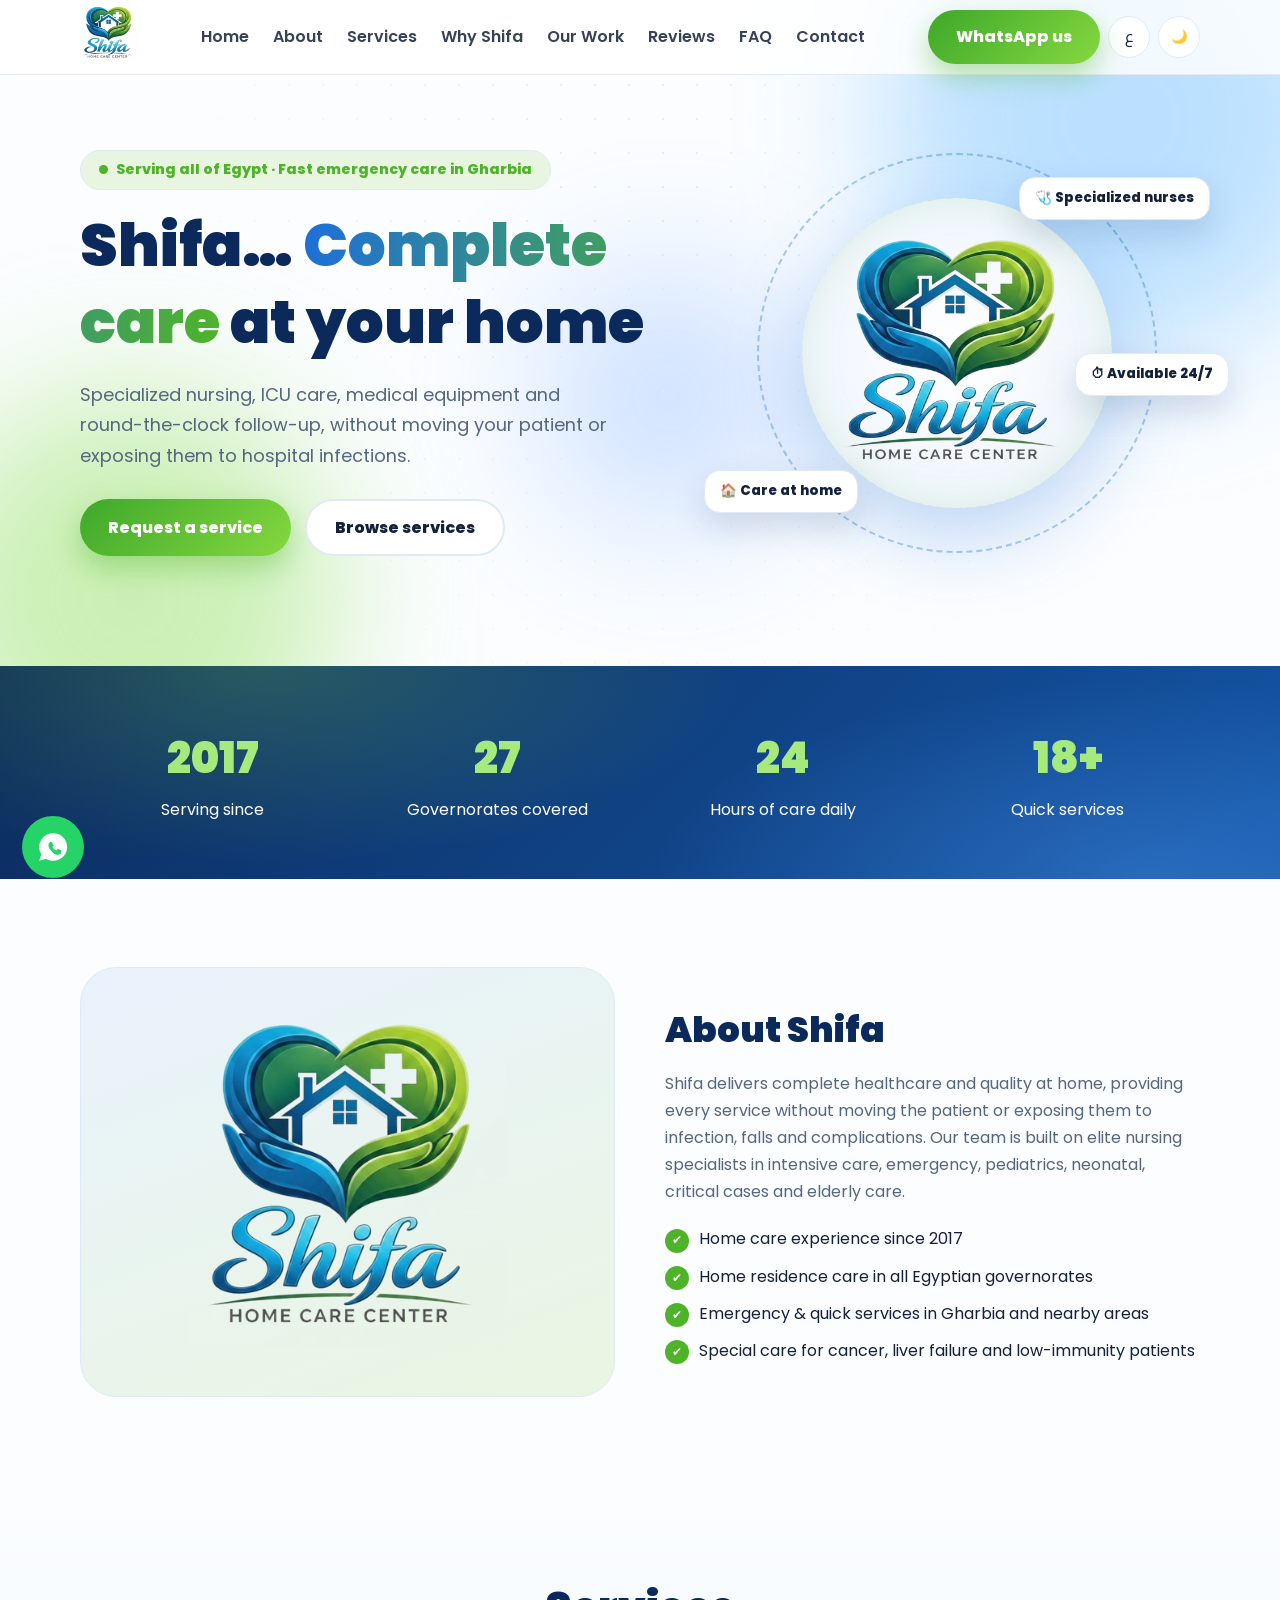
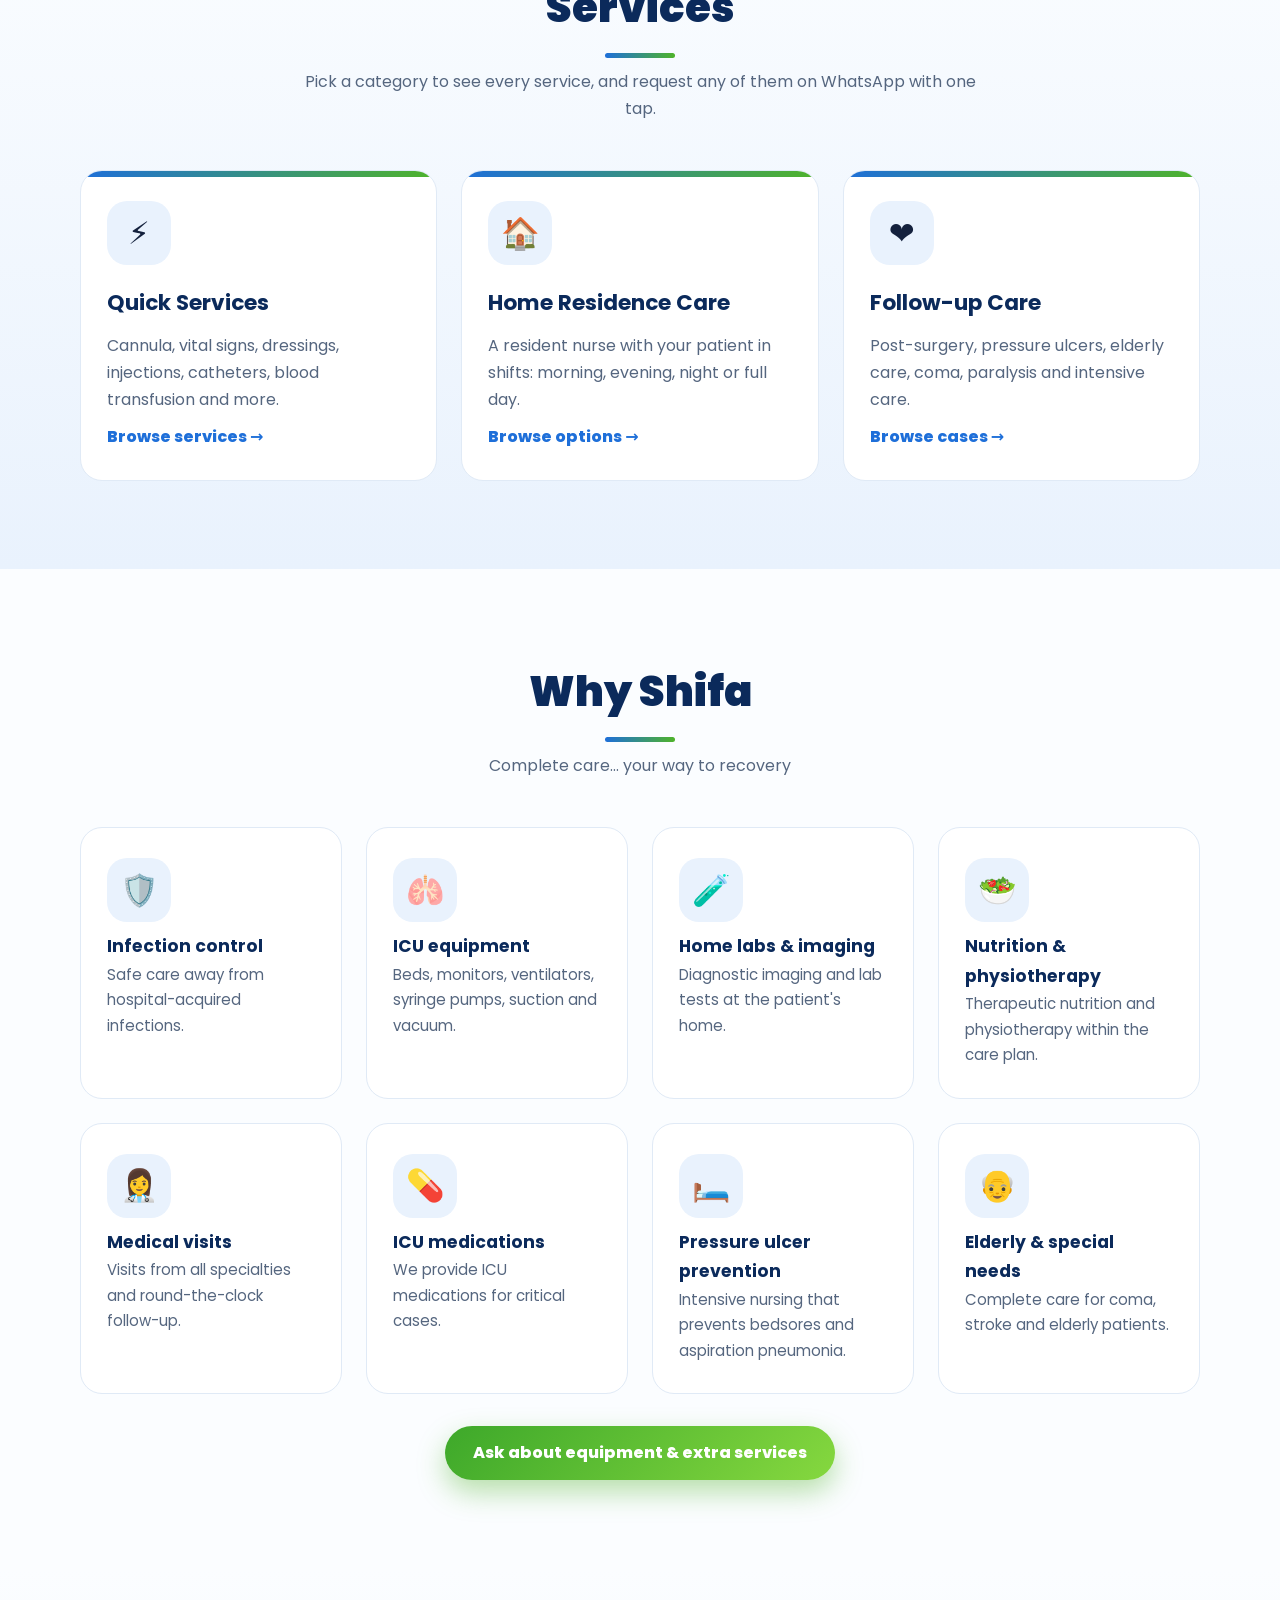
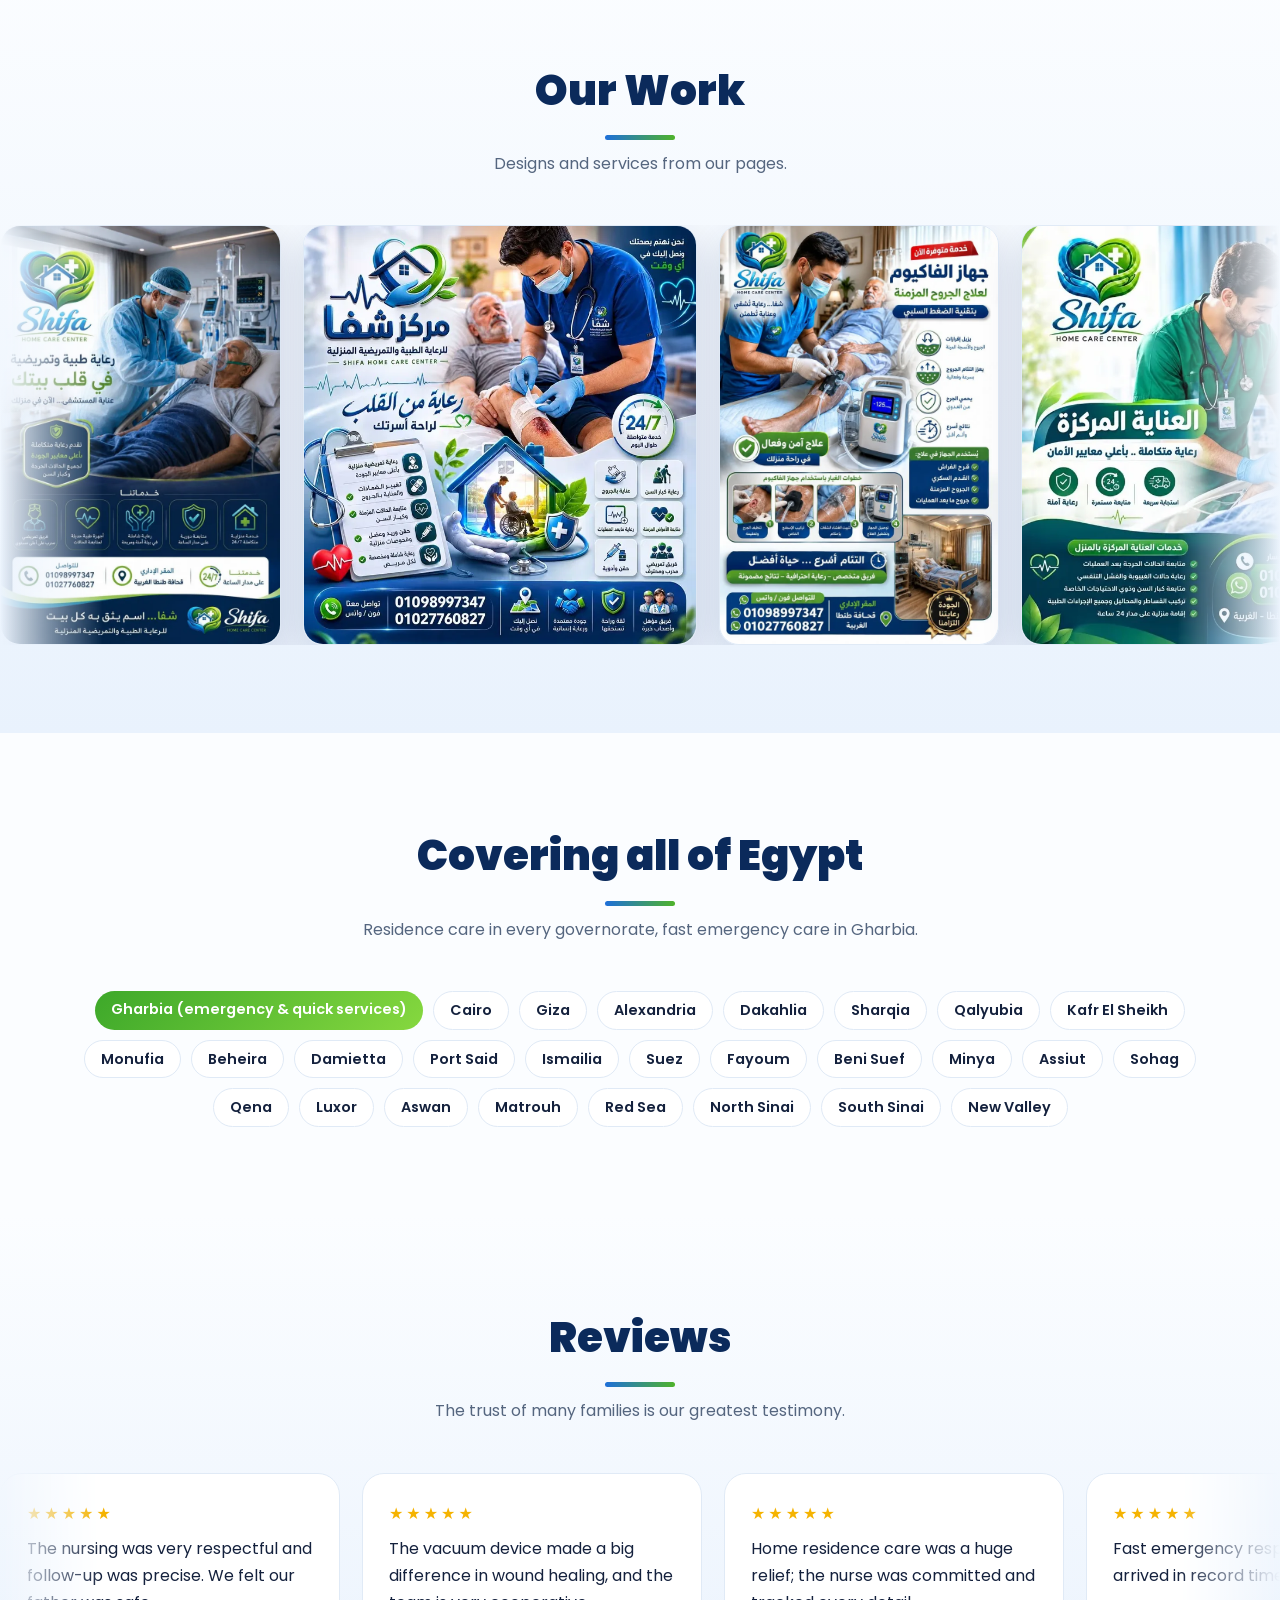
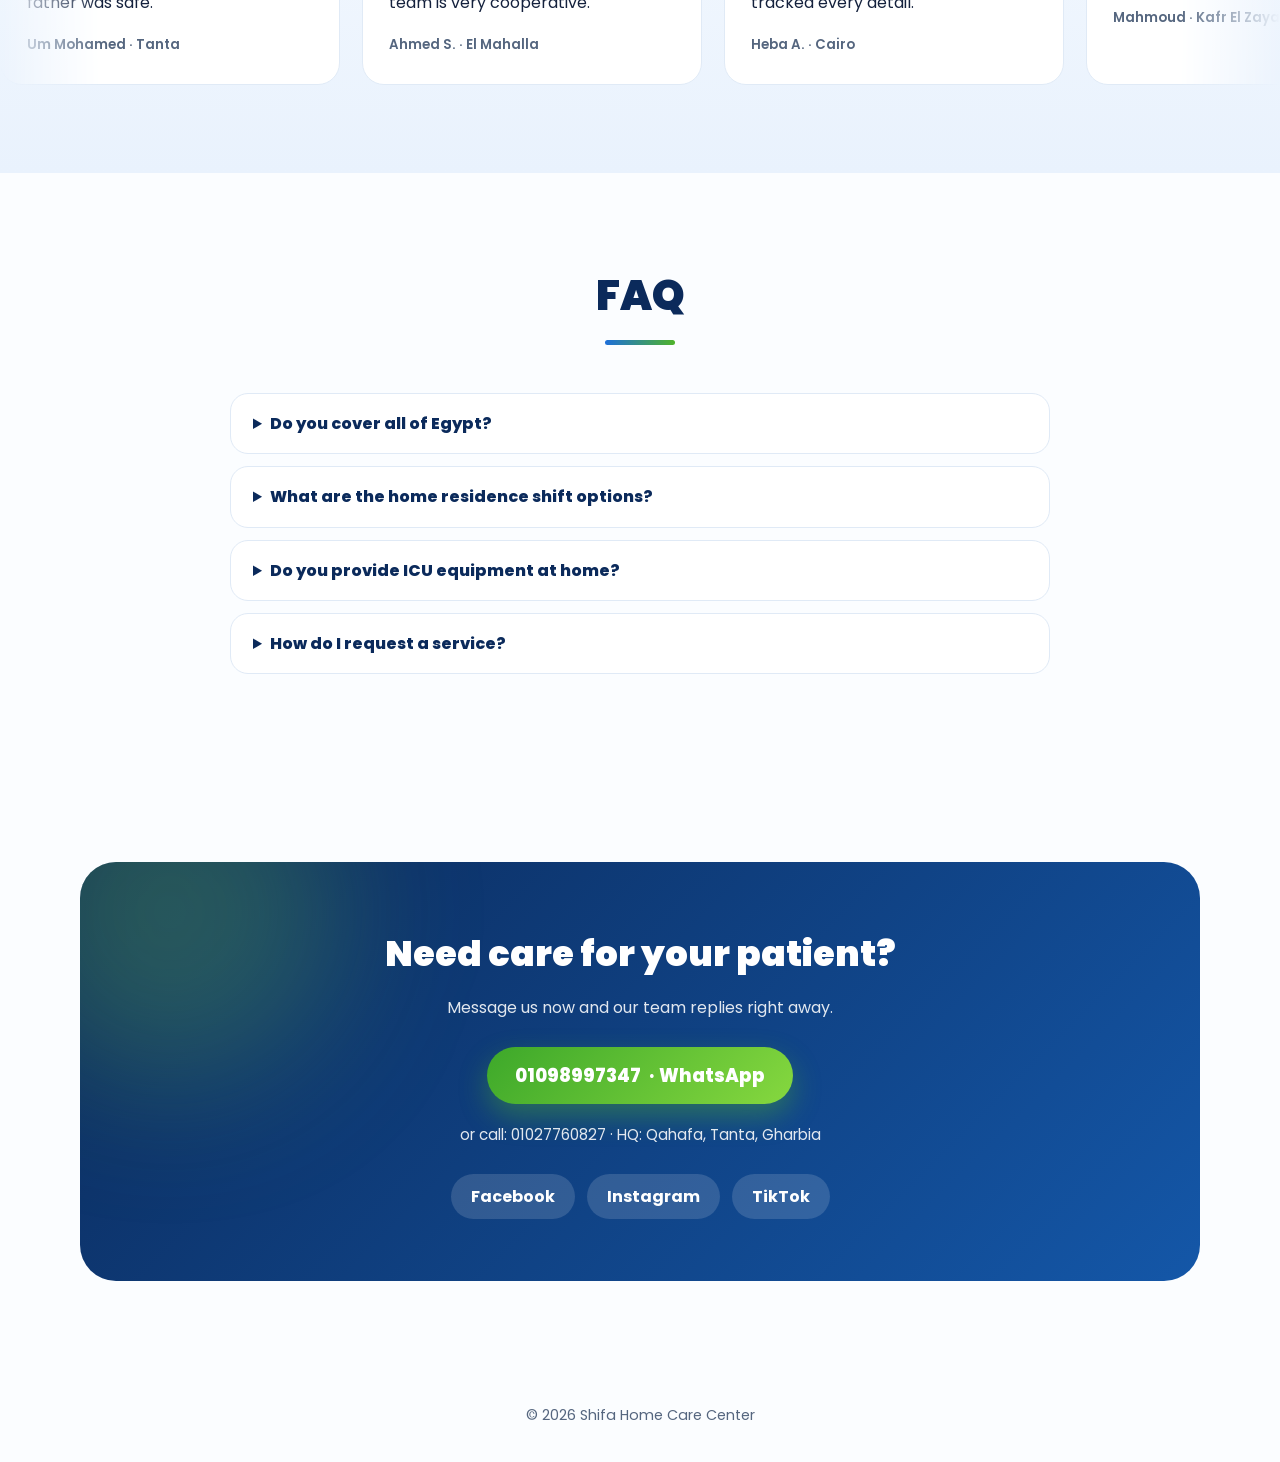
==== en/index.html @ bc992048 "Shfaa site v1" ====
<!DOCTYPE html><html lang="en" dir="ltr"><head><meta charset="utf-8"><meta name="viewport" content="width=device-width,initial-scale=1,viewport-fit=cover">
<title>Shifa Home Care | Home Nursing &amp; ICU Care at Home in Egypt – 24/7</title><meta name="description" content="Shifa Home Care Center: professional home nursing, ICU care at home, wound &amp; pressure-ulcer dressing, elderly care and 24/7 residence nursing across all Egyptian governorates. Call 01098997347."><meta name="robots" content="index,follow,max-image-preview:large">
<link rel="canonical" href="https://shfaa.online/en/"><link rel="alternate" hreflang="ar" href="https://shfaa.online/"><link rel="alternate" hreflang="en" href="https://shfaa.online/en/"><link rel="alternate" hreflang="x-default" href="https://shfaa.online/">
<meta name="theme-color" content="#0b2a5b"><meta name="geo.region" content="EG"><meta name="geo.placename" content="Tanta, Gharbia">
<meta property="og:type" content="website"><meta property="og:site_name" content="Shifa Home Care"><meta property="og:locale" content="en_US"><meta property="og:title" content="Shifa Home Care | Home Nursing &amp; ICU Care at Home in Egypt – 24/7"><meta property="og:description" content="Shifa Home Care Center: professional home nursing, ICU care at home, wound &amp; pressure-ulcer dressing, elderly care and 24/7 residence nursing across all Egyptian governorates. Call 01098997347."><meta property="og:url" content="https://shfaa.online/en/"><meta property="og:image" content="https://shfaa.online/assets/og.jpg"><meta property="og:image:width" content="1200"><meta property="og:image:height" content="630">
<meta name="twitter:card" content="summary_large_image"><meta name="twitter:title" content="Shifa Home Care | Home Nursing &amp; ICU Care at Home in Egypt – 24/7"><meta name="twitter:description" content="Shifa Home Care Center: professional home nursing, ICU care at home, wound &amp; pressure-ulcer dressing, elderly care and 24/7 residence nursing across all Egyptian governorates. Call 01098997347."><meta name="twitter:image" content="https://shfaa.online/assets/og.jpg">
<link rel="icon" href="/assets/favicon.png"><link rel="apple-touch-icon" href="/assets/icon-192.png"><link rel="manifest" href="/manifest.webmanifest">
<link rel="preconnect" href="https://fonts.googleapis.com"><link rel="preconnect" href="https://fonts.gstatic.com" crossorigin>
<link href="https://fonts.googleapis.com/css2?family=Cairo:wght@400;600;800;900&family=Poppins:wght@400;600;800&display=swap" rel="stylesheet">
<script>try{var s=localStorage.getItem('theme');document.documentElement.dataset.theme=s||(matchMedia('(prefers-color-scheme:dark)').matches?'dark':'light')}catch(e){document.documentElement.dataset.theme='light'}</script>
<link rel="stylesheet" href="/style.css">
<script type="application/ld+json">[{"@context": "https://schema.org", "@type": "MedicalBusiness", "name": "Shifa Home Care Center | مركز شفا للرعاية الطبية والتمريضية المنزلية", "alternateName": ["شفا", "Shfaa", "Shifa Home Care"], "url": "https://shfaa.online/", "logo": "https://shfaa.online/assets/icon-512.png", "image": "https://shfaa.online/assets/og.jpg", "description": "Shifa Home Care Center: professional home nursing, ICU care at home, wound & pressure-ulcer dressing, elderly care and 24/7 residence nursing across all Egyptian governorates. Call 01098997347.", "telephone": ["+201098997347", "+201027760827"], "foundingDate": "2017", "address": {"@type": "PostalAddress", "streetAddress": "Qahafa", "addressLocality": "Tanta", "addressRegion": "Gharbia", "addressCountry": "EG"}, "areaServed": {"@type": "Country", "name": "Egypt"}, "openingHoursSpecification": {"@type": "OpeningHoursSpecification", "dayOfWeek": ["Monday", "Tuesday", "Wednesday", "Thursday", "Friday", "Saturday", "Sunday"], "opens": "00:00", "closes": "23:59"}, "sameAs": ["https://www.facebook.com/share/1HTjj8ZCZ2/", "https://www.instagram.com/shifacenter2025", "https://www.tiktok.com/@shifa.home.care.c"], "availableLanguage": ["Arabic", "English"]}, {"@context": "https://schema.org", "@type": "FAQPage", "mainEntity": [{"@type": "Question", "name": "Do you cover all of Egypt?", "acceptedAnswer": {"@type": "Answer", "text": "Yes. Home residence care is available in all Egyptian governorates, while emergency and quick services are available in Gharbia and nearby areas."}}, {"@type": "Question", "name": "What are the home residence shift options?", "acceptedAnswer": {"@type": "Answer", "text": "Morning (8 AM–2 PM), evening (2 PM–8 PM), night (8 PM–8 AM) or full day (8 AM–8 AM)."}}, {"@type": "Question", "name": "Do you provide ICU equipment at home?", "acceptedAnswer": {"@type": "Answer", "text": "Yes: beds, monitors, air mattresses, syringe pumps, BP/glucose/oxygen meters, suction, wound vacuum, ventilators and ECG."}}, {"@type": "Question", "name": "How do I request a service?", "acceptedAnswer": {"@type": "Answer", "text": "Tap any service on the site and WhatsApp opens with a ready message to 01098997347."}}]}]</script></head><body><div id="bar"></div><header><div class="wrap nav"><a class="brand" href="/en/" aria-label="Shifa"><img class="ll" src="/assets/logo-light.png" alt="Shifa logo" width="58" height="58"><img class="ld" src="/assets/logo-dark.png" alt="" width="58" height="58"></a>
<nav class="links" id="links"><a href="/en/">Home</a><a href="/en/#about">About</a><a href="/en/#services">Services</a><a href="/en/#why">Why Shifa</a><a href="/en/#gallery">Our Work</a><a href="/en/#reviews">Reviews</a><a href="/en/#faq">FAQ</a><a href="/en/#contact">Contact</a></nav>
<div class="tools"><a class="btn g" href="https://wa.me/201098997347?text=I%20would%20like%20to%20ask%20about%20your%20services" target="_blank" rel="noopener">WhatsApp us</a><a class="ib" href="/" hreflang="ar" lang="ar" aria-label="العربية">ع</a><button class="ib" id="tg" aria-label="Theme">🌙</button><button class="ib burger" id="bg" aria-label="Menu">☰</button></div></div></header><main><section class="hero"><div class="blob b1"></div><div class="blob b2"></div><div class="blob b3"></div><div class="dots"></div><div class="wrap">
<div><span class="pill"><i></i>Serving all of Egypt · Fast emergency care in Gharbia</span><h1>Shifa… <span>Complete care</span> at your home</h1><p class="lead">Specialized nursing, ICU care, medical equipment and round-the-clock follow-up, without moving your patient or exposing them to hospital infections.</p>
<div class="cta"><a class="btn g" href="https://wa.me/201098997347?text=I%20would%20like%20to%20request%3A" target="_blank" rel="noopener">Request a service</a><a class="btn o" href="#services">Browse services</a></div></div>
<div class="visual"><div class="ring"></div><div class="ring r2"></div><div class="orb"><img class="ll" src="/assets/logo-light.png" alt="Shifa" width="250" height="250"><img class="ld" src="/assets/logo-dark.png" alt="" width="250" height="250"></div>
<div class="chip a">🩺 Specialized nurses</div><div class="chip b">🏠 Care at home</div><div class="chip c">⏱ Available 24/7</div></div></div>
<svg class="ecg" viewBox="0 0 1200 70" preserveAspectRatio="none" aria-hidden="true"><path d="M0 40H300l20-28 22 56 20-46 14 18H640l20-28 22 56 20-46 14 18H1200"/></svg></section>
<div class="stats"><div class="wrap"><div><b data-n="2017">0</b>Serving since</div><div><b data-n="27">0</b>Governorates covered</div><div><b data-n="24">0</b>Hours of care daily</div><div><b data-n="18" data-s="+">0</b>Quick services</div></div></div>
<section id="about" class="about"><div class="wrap"><div class="rv"><div class="box"><img class="ll" src="/assets/logo-light.png" alt="Shifa" loading="lazy"><img class="ld" src="/assets/logo-dark.png" alt="" loading="lazy"></div></div>
<div class="rv"><h2 style="font-size:2.2rem;font-weight:900;color:var(--navy)">About Shifa</h2><p style="color:var(--mut);margin-top:10px">Shifa delivers complete healthcare and quality at home, providing every service without moving the patient or exposing them to infection, falls and complications. Our team is built on elite nursing specialists in intensive care, emergency, pediatrics, neonatal, critical cases and elderly care.</p><ul class="ticks"><li>Home care experience since 2017</li><li>Home residence care in all Egyptian governorates</li><li>Emergency & quick services in Gharbia and nearby areas</li><li>Special care for cancer, liver failure and low-immunity patients</li></ul></div></div></section>
<section id="services" class="alt"><div class="wrap"><div class="head rv"><h2>Services</h2><p>Pick a category to see every service, and request any of them on WhatsApp with one tap.</p></div><div class="cats"><a class="cat rv" href="/en/quick/"><div class="ic">⚡</div><h3>Quick Services</h3><p>Cannula, vital signs, dressings, injections, catheters, blood transfusion and more.</p><span class="more">Browse services →</span></a><a class="cat rv" href="/en/stay/"><div class="ic">🏠</div><h3>Home Residence Care</h3><p>A resident nurse with your patient in shifts: morning, evening, night or full day.</p><span class="more">Browse options →</span></a><a class="cat rv" href="/en/follow/"><div class="ic">❤️</div><h3>Follow-up Care</h3><p>Post-surgery, pressure ulcers, elderly care, coma, paralysis and intensive care.</p><span class="more">Browse cases →</span></a></div></div></section>
<section id="why"><div class="wrap"><div class="head rv"><h2>Why Shifa</h2><p>Complete care… your way to recovery</p></div><div class="grid4"><div class="card rv"><div class="ic">🛡️</div><h4>Infection control</h4><p>Safe care away from hospital-acquired infections.</p></div><div class="card rv"><div class="ic">🫁</div><h4>ICU equipment</h4><p>Beds, monitors, ventilators, syringe pumps, suction and vacuum.</p></div><div class="card rv"><div class="ic">🧪</div><h4>Home labs & imaging</h4><p>Diagnostic imaging and lab tests at the patient's home.</p></div><div class="card rv"><div class="ic">🥗</div><h4>Nutrition & physiotherapy</h4><p>Therapeutic nutrition and physiotherapy within the care plan.</p></div><div class="card rv"><div class="ic">👩‍⚕️</div><h4>Medical visits</h4><p>Visits from all specialties and round-the-clock follow-up.</p></div><div class="card rv"><div class="ic">💊</div><h4>ICU medications</h4><p>We provide ICU medications for critical cases.</p></div><div class="card rv"><div class="ic">🛏️</div><h4>Pressure ulcer prevention</h4><p>Intensive nursing that prevents bedsores and aspiration pneumonia.</p></div><div class="card rv"><div class="ic">👴</div><h4>Elderly & special needs</h4><p>Complete care for coma, stroke and elderly patients.</p></div></div><div style="text-align:center;margin-top:32px"><a class="btn g" href="https://wa.me/201098997347?text=I%20would%20like%20to%20ask%20about%20equipment%20and%20extra%20services" target="_blank" rel="noopener">Ask about equipment & extra services</a></div></div></section>
<section id="gallery" class="alt"><div class="wrap"><div class="head rv"><h2>Our Work</h2><p>Designs and services from our pages.</p></div></div><div class="slider"><div class="track w"><img class="work" src="/assets/work1.webp" alt="Shifa home care services design 1" loading="lazy" height="420"><img class="work" src="/assets/work2.webp" alt="Shifa home care services design 2" loading="lazy" height="420"><img class="work" src="/assets/work3.webp" alt="Shifa home care services design 3" loading="lazy" height="420"><img class="work" src="/assets/work4.webp" alt="Shifa home care services design 4" loading="lazy" height="420"><img class="work" src="/assets/work1.webp" alt="Shifa home care services design 1" loading="lazy" height="420"><img class="work" src="/assets/work2.webp" alt="Shifa home care services design 2" loading="lazy" height="420"><img class="work" src="/assets/work3.webp" alt="Shifa home care services design 3" loading="lazy" height="420"><img class="work" src="/assets/work4.webp" alt="Shifa home care services design 4" loading="lazy" height="420"></div></div></section>
<section id="coverage"><div class="wrap"><div class="head rv"><h2>Covering all of Egypt</h2><p>Residence care in every governorate, fast emergency care in Gharbia.</p></div><div class="map rv"><span class="hot">Gharbia (emergency & quick services)</span><span>Cairo</span><span>Giza</span><span>Alexandria</span><span>Dakahlia</span><span>Sharqia</span><span>Qalyubia</span><span>Kafr El Sheikh</span><span>Monufia</span><span>Beheira</span><span>Damietta</span><span>Port Said</span><span>Ismailia</span><span>Suez</span><span>Fayoum</span><span>Beni Suef</span><span>Minya</span><span>Assiut</span><span>Sohag</span><span>Qena</span><span>Luxor</span><span>Aswan</span><span>Matrouh</span><span>Red Sea</span><span>North Sinai</span><span>South Sinai</span><span>New Valley</span></div></div></section>
<section id="reviews" class="alt"><div class="wrap"><div class="head rv"><h2>Reviews</h2><p>The trust of many families is our greatest testimony.</p></div></div><div class="slider"><div class="track"><div class="rev"><div class="st">★★★★★</div><p>The nursing was very respectful and follow-up was precise. We felt our father was safe.</p><small>Um Mohamed · Tanta</small></div><div class="rev"><div class="st">★★★★★</div><p>The vacuum device made a big difference in wound healing, and the team is very cooperative.</p><small>Ahmed S. · El Mahalla</small></div><div class="rev"><div class="st">★★★★★</div><p>Home residence care was a huge relief; the nurse was committed and tracked every detail.</p><small>Heba A. · Cairo</small></div><div class="rev"><div class="st">★★★★★</div><p>Fast emergency response; they arrived in record time. Thank you.</p><small>Mahmoud · Kafr El Zayat</small></div><div class="rev"><div class="st">★★★★★</div><p>Genuine care for our patient and constant communication all day.</p><small>Nadine H. · Alexandria</small></div><div class="rev"><div class="st">★★★★★</div><p>One of the best home care centers. Great effort from the whole team.</p><small>Abu Yousef · Mansoura</small></div><div class="rev"><div class="st">★★★★★</div><p>The nursing was very respectful and follow-up was precise. We felt our father was safe.</p><small>Um Mohamed · Tanta</small></div><div class="rev"><div class="st">★★★★★</div><p>The vacuum device made a big difference in wound healing, and the team is very cooperative.</p><small>Ahmed S. · El Mahalla</small></div><div class="rev"><div class="st">★★★★★</div><p>Home residence care was a huge relief; the nurse was committed and tracked every detail.</p><small>Heba A. · Cairo</small></div><div class="rev"><div class="st">★★★★★</div><p>Fast emergency response; they arrived in record time. Thank you.</p><small>Mahmoud · Kafr El Zayat</small></div><div class="rev"><div class="st">★★★★★</div><p>Genuine care for our patient and constant communication all day.</p><small>Nadine H. · Alexandria</small></div><div class="rev"><div class="st">★★★★★</div><p>One of the best home care centers. Great effort from the whole team.</p><small>Abu Yousef · Mansoura</small></div></div></div></section>
<section id="faq"><div class="wrap"><div class="head rv"><h2>FAQ</h2></div><div class="faq"><details class="rv"><summary>Do you cover all of Egypt?</summary><p>Yes. Home residence care is available in all Egyptian governorates, while emergency and quick services are available in Gharbia and nearby areas.</p></details><details class="rv"><summary>What are the home residence shift options?</summary><p>Morning (8 AM–2 PM), evening (2 PM–8 PM), night (8 PM–8 AM) or full day (8 AM–8 AM).</p></details><details class="rv"><summary>Do you provide ICU equipment at home?</summary><p>Yes: beds, monitors, air mattresses, syringe pumps, BP/glucose/oxygen meters, suction, wound vacuum, ventilators and ECG.</p></details><details class="rv"><summary>How do I request a service?</summary><p>Tap any service on the site and WhatsApp opens with a ready message to 01098997347.</p></details></div></div></section>
<section id="contact"><div class="wrap"><div class="contact rv"><h2>Need care for your patient?</h2><p>Message us now and our team replies right away.</p><a class="btn g" href="https://wa.me/201098997347?text=I%20would%20like%20to%20request%3A" target="_blank" rel="noopener" style="font-size:1.15rem"><span dir="ltr">01098997347</span> · WhatsApp</a>
<p style="margin:18px 0 0;font-size:.95rem">or call: <a href="tel:+201027760827" dir="ltr">01027760827</a> · HQ: Qahafa, Tanta, Gharbia</p>
<div class="soc"><a href="https://www.facebook.com/share/1HTjj8ZCZ2/" target="_blank" rel="noopener">Facebook</a><a href="https://www.instagram.com/shifacenter2025" target="_blank" rel="noopener">Instagram</a><a href="https://www.tiktok.com/@shifa.home.care.c" target="_blank" rel="noopener">TikTok</a></div></div></div></section></main><footer>© 2026 Shifa Home Care Center</footer><a class="fab" href="https://wa.me/201098997347?text=I%20would%20like%20to%20ask%20about%20your%20services" target="_blank" rel="noopener" aria-label="WhatsApp"><svg viewBox="0 0 32 32"><path d="M16 3a13 13 0 0 0-11 19.8L3 29l6.4-2A13 13 0 1 0 16 3zm7.6 18.4c-.3.9-1.8 1.7-2.5 1.8-.6.1-1.4.1-2.3-.2-2.8-1-4.6-3.3-5.8-5.1-.8-1.2-1.4-2.6-1.2-4 .1-1 .6-1.7 1.1-2.2.3-.3.7-.3 1-.3h.7c.2 0 .5 0 .7.6l1 2.3c.1.2.1.4 0 .6l-.5.7c-.2.2-.3.4-.1.7.7 1.2 1.7 2.2 2.9 2.8.3.2.5.1.7-.1l.8-1c.2-.3.5-.3.8-.2l2.2 1c.3.2.5.2.6.4.1.2.1.8-.1 1.4z"/></svg></a><script src="/app.js" defer></script></body></html>
---- style.css ----
:root{--navy:#0b2a5b;--blue:#1e6fd9;--green:#4fb32a;--mint:#e8f6e1;--sky:#e9f2fd;--ink:#14213d;--mut:#55667f;--bg:#fbfdff;--card:#fff;--line:#e0eaf6;--hdr:rgba(255,255,255,.82);--r:22px}
[data-theme=dark]{--navy:#cfe3ff;--blue:#5aa2ff;--green:#7ad14a;--mint:#12281a;--sky:#0f1d36;--ink:#e8eefb;--mut:#9fb0cc;--bg:#070e1c;--card:#0d1930;--line:#1b2c4b;--hdr:rgba(7,14,28,.8)}
*{box-sizing:border-box;margin:0;padding:0}
html{scroll-behavior:smooth;scroll-padding-top:84px}
body{font-family:Cairo,system-ui,sans-serif;background:var(--bg);color:var(--ink);line-height:1.8;overflow-x:hidden;transition:background .4s,color .4s}
[lang=en] body{font-family:Poppins,Cairo,system-ui,sans-serif;line-height:1.7}
a{color:inherit;text-decoration:none}img{max-width:100%}
:focus-visible{outline:3px solid var(--blue);outline-offset:3px}
.wrap{max-width:1160px;margin:auto;padding:0 20px}
#bar{position:fixed;top:0;inset-inline:0;height:4px;z-index:80;background:linear-gradient(90deg,var(--blue),var(--green));transform-origin:0 50%;transform:scaleX(0)}
[dir=rtl] #bar{transform-origin:100% 50%}
header{position:fixed;inset:0 0 auto 0;z-index:70;background:var(--hdr);backdrop-filter:blur(16px);border-bottom:1px solid var(--line)}
.nav{display:flex;align-items:center;gap:18px;height:74px}
.brand img{height:58px}.ld{display:none}[data-theme=dark] .ld{display:block}[data-theme=dark] .ll{display:none}
.links{display:flex;gap:24px;font-weight:600;margin-inline:auto}
.links a{color:var(--ink);opacity:.85;transition:.2s;position:relative}.links a:hover{opacity:1;color:var(--green)}
.tools{display:flex;gap:8px;align-items:center}
.ib{width:42px;height:42px;border-radius:50%;border:1px solid var(--line);background:var(--card);color:var(--ink);display:grid;place-items:center;cursor:pointer;font:700 .85rem inherit;font-family:inherit;transition:.2s}
.ib:hover{transform:rotate(12deg) scale(1.08);border-color:var(--green)}
.burger{display:none}
.btn{position:relative;overflow:hidden;display:inline-flex;align-items:center;gap:8px;padding:13px 28px;border-radius:999px;font-weight:800;border:0;cursor:pointer;font-family:inherit;font-size:1rem;transition:transform .25s,box-shadow .25s}
.btn:hover{transform:translateY(-3px)}
.btn.g{background:linear-gradient(135deg,#3da82a,#86d83f);color:#fff;box-shadow:0 12px 28px rgba(79,179,42,.4)}
.btn.g::after{content:"";position:absolute;top:0;width:40%;height:100%;background:linear-gradient(100deg,transparent,rgba(255,255,255,.55),transparent);inset-inline-start:-60%;animation:shine 3.6s infinite}
.btn.o{background:var(--card);color:var(--ink);border:2px solid var(--line)}
@keyframes shine{40%,100%{inset-inline-start:130%}}
/* hero */
.hero{position:relative;padding:150px 0 110px;overflow:hidden;isolation:isolate}
.blob{position:absolute;z-index:-1;border-radius:50%;filter:blur(70px);opacity:.5;animation:drift 14s ease-in-out infinite}
.b1{width:480px;height:480px;background:#7cc4ff;top:-120px;inset-inline-end:-80px}.b2{width:420px;height:420px;background:#9be36c;bottom:-140px;inset-inline-start:-80px;animation-delay:-5s}.b3{width:260px;height:260px;background:#6aa3ff;top:40%;inset-inline-start:42%;animation-delay:-9s;opacity:.3}
[data-theme=dark] .blob{opacity:.22}
.dots{position:absolute;inset:0;z-index:-1;background-image:radial-gradient(var(--line) 1.5px,transparent 1.5px);background-size:34px 34px;-webkit-mask:radial-gradient(circle at 50% 40%,#000,transparent 70%);mask:radial-gradient(circle at 50% 40%,#000,transparent 70%)}
.hero .wrap{display:grid;grid-template-columns:1.1fr .9fr;gap:40px;align-items:center}
.pill{display:inline-flex;gap:8px;align-items:center;background:var(--mint);color:var(--green);padding:7px 18px;border-radius:999px;font-weight:800;font-size:.88rem;margin-bottom:18px;border:1px solid var(--line)}
.pill i{width:9px;height:9px;border-radius:50%;background:var(--green);animation:pulse 1.8s infinite}
h1{font-size:clamp(2.1rem,5vw,3.7rem);font-weight:900;line-height:1.3;color:var(--navy)}
h1 span{background:linear-gradient(90deg,var(--blue),var(--green),var(--blue));background-size:200% auto;-webkit-background-clip:text;background-clip:text;color:transparent;animation:flow 5s linear infinite}
@keyframes flow{to{background-position:200% center}}
.hero p.lead{font-size:1.12rem;color:var(--mut);margin:18px 0 28px;max-width:540px}
.cta{display:flex;gap:14px;flex-wrap:wrap}
.visual{position:relative;display:grid;place-items:center;min-height:400px;perspective:900px}
.ring{position:absolute;width:min(400px,84vw);aspect-ratio:1;border-radius:50%;border:2px dashed var(--blue);opacity:.35;animation:spin 30s linear infinite}
.ring.r2{width:min(310px,66vw);border-color:var(--green);animation-direction:reverse;animation-duration:22s}
.orb{position:relative;width:min(310px,64vw);aspect-ratio:1;border-radius:50%;display:grid;place-items:center;background:radial-gradient(circle,var(--card),var(--sky));box-shadow:0 30px 80px rgba(30,111,217,.28),inset 0 0 40px rgba(79,179,42,.12);animation:float 6s ease-in-out infinite}
.orb img{width:82%}
.chip{position:absolute;background:var(--card);border:1px solid var(--line);border-radius:16px;padding:9px 15px;font-weight:800;font-size:.84rem;box-shadow:0 14px 34px rgba(11,42,91,.15);animation:float 5s ease-in-out infinite}
.chip.a{top:6%;inset-inline-end:-2%}.chip.b{bottom:10%;inset-inline-start:-2%;animation-delay:-2s}.chip.c{top:50%;inset-inline-end:-6%;animation-delay:-3.5s}
.ecg{position:absolute;bottom:0;inset-inline:0;height:70px;opacity:.55;width:100%}
.ecg path{fill:none;stroke:var(--green);stroke-width:2.5;stroke-dasharray:1400;stroke-dashoffset:1400;animation:draw 4s linear infinite}
@keyframes draw{to{stroke-dashoffset:0}}@keyframes float{50%{transform:translateY(-14px)}}@keyframes spin{to{transform:rotate(360deg)}}@keyframes drift{50%{transform:translate(40px,-30px) scale(1.12)}}
@keyframes pulse{0%{box-shadow:0 0 0 0 rgba(79,179,42,.6)}100%{box-shadow:0 0 0 14px rgba(79,179,42,0)}}
section{padding:88px 0}
.head{text-align:center;max-width:700px;margin:0 auto 48px}
.head h2{font-size:clamp(1.8rem,3.5vw,2.6rem);font-weight:900;color:var(--navy);position:relative;display:inline-block;padding-bottom:14px}
.head h2::after{content:"";position:absolute;bottom:0;left:50%;width:70px;height:5px;border-radius:9px;transform:translateX(-50%);background:linear-gradient(90deg,var(--blue),var(--green))}
.head p{color:var(--mut);margin-top:10px}
.stats{background:linear-gradient(135deg,#0b2a5b,#1457a8);color:#fff;padding:56px 0;position:relative;overflow:hidden}
.stats::before{content:"";position:absolute;inset:0;background:radial-gradient(500px 200px at 20% 0,rgba(122,209,74,.25),transparent),radial-gradient(500px 200px at 90% 100%,rgba(90,162,255,.3),transparent)}
.stats .wrap{position:relative;display:grid;grid-template-columns:repeat(4,1fr);gap:20px;text-align:center}
.stats b{display:block;font-size:2.7rem;font-weight:900;color:#a6ea7d}
.cats,.grid4{display:grid;gap:24px}.cats{grid-template-columns:repeat(3,1fr)}.grid4{grid-template-columns:repeat(4,1fr)}
.cat,.card{position:relative;background:var(--card);border:1px solid var(--line);border-radius:var(--r);padding:30px 26px;overflow:hidden;transition:transform .3s,box-shadow .3s,border-color .3s}
.cat::after,.card::after{content:"";position:absolute;inset:0;background:radial-gradient(260px circle at var(--mx,50%) var(--my,0),rgba(79,179,42,.16),transparent 60%);opacity:0;transition:.3s;pointer-events:none}
.cat:hover::after,.card:hover::after{opacity:1}
.cat:hover,.card:hover{transform:translateY(-8px);box-shadow:0 26px 60px rgba(30,111,217,.2);border-color:var(--green)}
.cat{display:flex;flex-direction:column;gap:10px}.cat::before{content:"";position:absolute;inset:0 0 auto 0;height:6px;background:linear-gradient(90deg,var(--blue),var(--green))}
.ic{width:64px;height:64px;border-radius:20px;display:grid;place-items:center;font-size:31px;background:var(--sky);margin-bottom:10px;transition:.4s}
.cat:hover .ic,.card:hover .ic{transform:rotate(-8deg) scale(1.12);background:var(--mint)}
.cat h3{font-size:1.35rem;color:var(--navy)}.cat p,.card p{color:var(--mut);flex:1}.card h4{color:var(--navy);font-size:1.08rem}.card p{font-size:.94rem}
.more{font-weight:800;color:var(--blue)}
.alt{background:linear-gradient(180deg,transparent,var(--sky))}
.about .wrap{display:grid;grid-template-columns:1fr 1fr;gap:50px;align-items:center}
.about .box{background:linear-gradient(160deg,var(--sky),var(--mint));border-radius:36px;padding:40px;text-align:center;border:1px solid var(--line)}
.about .box img{width:70%;animation:float 7s ease-in-out infinite}
.ticks{list-style:none;display:grid;gap:10px;margin-top:20px}
.ticks li::before{content:"✔";color:#fff;background:var(--green);border-radius:50%;width:24px;height:24px;display:inline-grid;place-items:center;font-size:12px;margin-inline-end:10px}
.slider{overflow:hidden;-webkit-mask:linear-gradient(90deg,transparent,#000 8%,#000 92%,transparent);mask:linear-gradient(90deg,transparent,#000 8%,#000 92%,transparent);direction:ltr}
.track{display:flex;gap:22px;width:max-content;animation:scroll 46s linear infinite}
.track.w{animation-duration:55s}
.slider:hover .track{animation-play-state:paused}
@keyframes scroll{to{transform:translateX(-50%)}}
.rev{width:340px;background:var(--card);border:1px solid var(--line);border-radius:var(--r);padding:26px;direction:inherit}
[dir=rtl] .rev{direction:rtl}.rev .st{color:#f5b301;letter-spacing:3px}.rev p{margin:8px 0 14px}.rev small{color:var(--mut);font-weight:600}
.work{height:420px;width:auto;border-radius:20px;border:1px solid var(--line);box-shadow:0 14px 40px rgba(11,42,91,.15)}
.map{display:flex;flex-wrap:wrap;gap:10px;justify-content:center}
.map span{background:var(--card);border:1px solid var(--line);padding:6px 16px;border-radius:999px;font-weight:600;font-size:.9rem}
.map span.hot{background:linear-gradient(135deg,#3da82a,#86d83f);color:#fff;border:0}
details{background:var(--card);border:1px solid var(--line);border-radius:18px;padding:16px 22px;margin-bottom:12px;transition:.3s}
details[open]{border-color:var(--green)}summary{cursor:pointer;font-weight:800;color:var(--navy)}details p{color:var(--mut);margin-top:8px}
.faq{max-width:820px;margin:auto}
.contact{background:linear-gradient(135deg,#0b2a5b,#1457a8);color:#fff;text-align:center;border-radius:36px;padding:62px 24px;position:relative;overflow:hidden}
.contact::before{content:"";position:absolute;width:340px;height:340px;border-radius:50%;background:rgba(122,209,74,.25);filter:blur(70px);top:-120px;inset-inline-start:-80px}
.contact>*{position:relative}.contact h2{font-size:2.2rem;font-weight:900}.contact p{opacity:.88;margin:10px 0 26px}
.soc{display:flex;gap:12px;justify-content:center;flex-wrap:wrap;margin-top:26px}
.soc a{background:rgba(255,255,255,.14);padding:9px 20px;border-radius:999px;font-weight:700;transition:.2s}.soc a:hover{background:rgba(255,255,255,.3);transform:translateY(-3px)}
footer{padding:34px 0;text-align:center;color:var(--mut);font-size:.9rem}
.fab{position:fixed;bottom:22px;inset-inline-start:22px;z-index:75;width:62px;height:62px;border-radius:50%;background:#25d366;display:grid;place-items:center;animation:wp 2.2s infinite}
.fab svg{width:34px;fill:#fff}@keyframes wp{0%{box-shadow:0 0 0 0 rgba(37,211,102,.6)}100%{box-shadow:0 0 0 24px rgba(37,211,102,0)}}
.page{padding:130px 0 70px;min-height:100vh}
.crumb{font-weight:800;color:var(--blue);display:inline-block;margin-bottom:14px}
.svc{display:grid;grid-template-columns:repeat(auto-fill,minmax(290px,1fr));gap:16px;margin-top:34px}
.svc a{display:flex;align-items:center;gap:14px;background:var(--card);border:1px solid var(--line);border-radius:18px;padding:16px 18px;font-weight:700;transition:.25s}
.svc a:hover{border-color:var(--green);transform:translateY(-4px);box-shadow:0 16px 36px rgba(79,179,42,.22)}
.svc i{font-style:normal;font-size:24px;background:var(--mint);width:48px;height:48px;border-radius:14px;display:grid;place-items:center;flex:none}
.svc small{display:block;color:var(--mut);font-weight:400;font-size:.82rem;line-height:1.5}
.svc em{margin-inline-start:auto;color:#1fa855;font-style:normal;font-size:.8rem;font-weight:800;white-space:nowrap}
.rv{opacity:0;transform:translateY(28px);transition:opacity .8s,transform .8s}.rv.in{opacity:1;transform:none}
@media(max-width:900px){
.links{position:absolute;top:74px;inset-inline:0;background:var(--bg);flex-direction:column;padding:18px 24px;gap:14px;border-bottom:1px solid var(--line);display:none}
.links.open{display:flex}.burger{display:grid}.nav{gap:8px}.tools{margin-inline-start:auto}
.hero .wrap,.about .wrap,.cats{grid-template-columns:1fr}.grid4,.stats .wrap{grid-template-columns:1fr 1fr}
.hero{padding-top:118px}.visual{min-height:340px}.work{height:340px}.nav .btn{display:none}}
@media(prefers-reduced-motion:reduce){*{animation:none!important;transition:none!important}.rv{opacity:1;transform:none}}
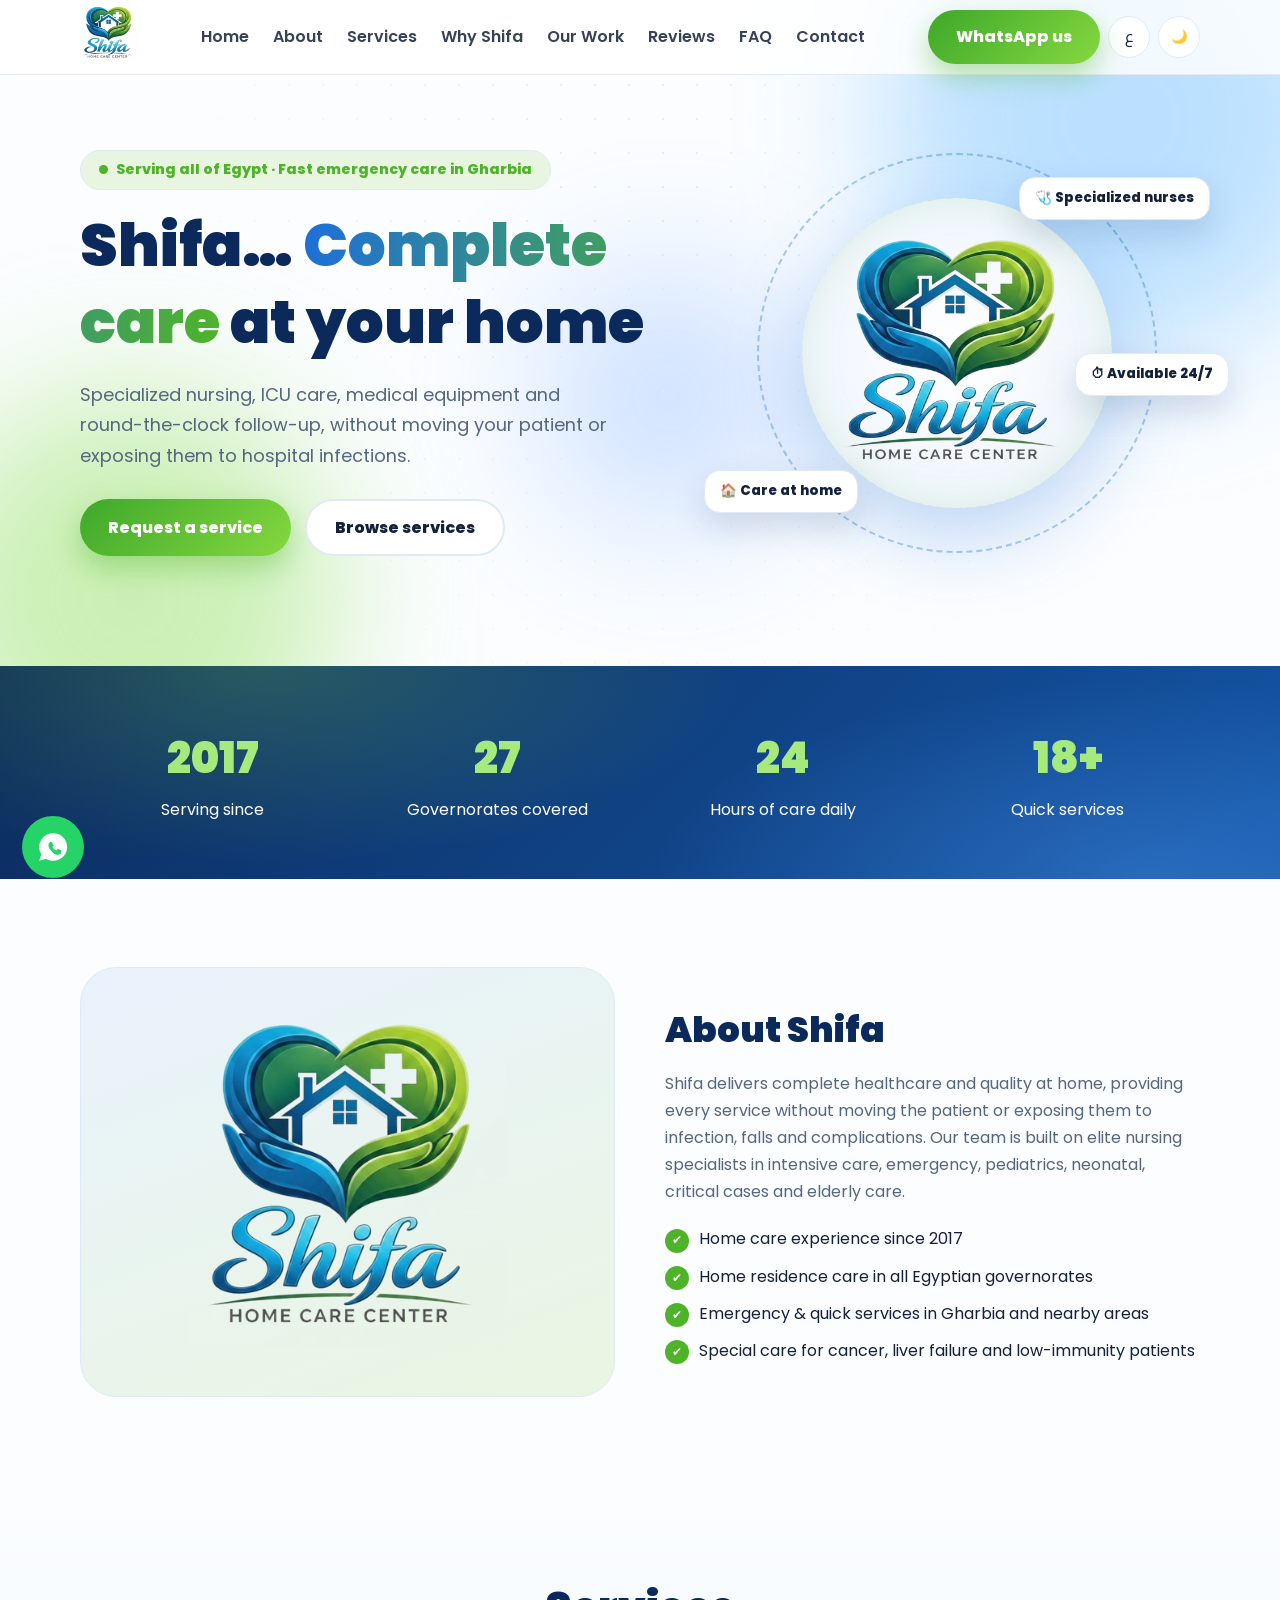
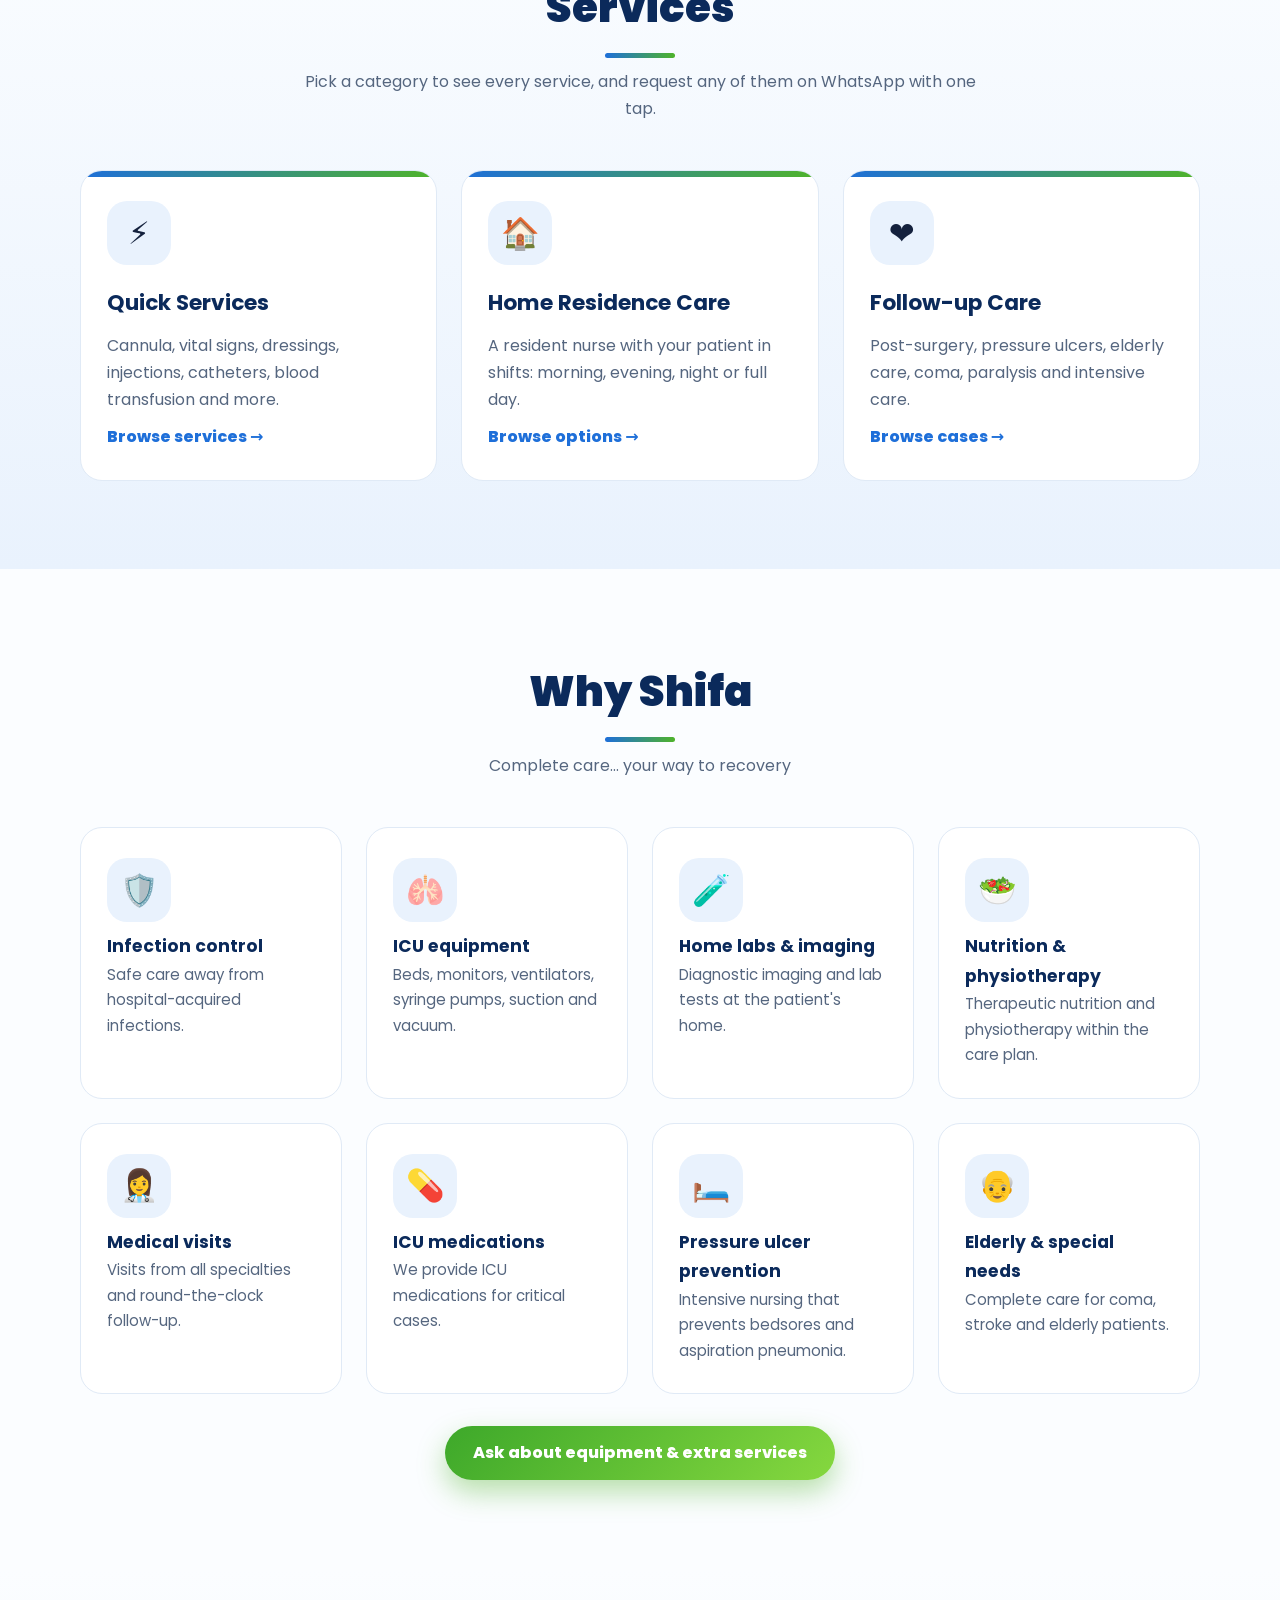
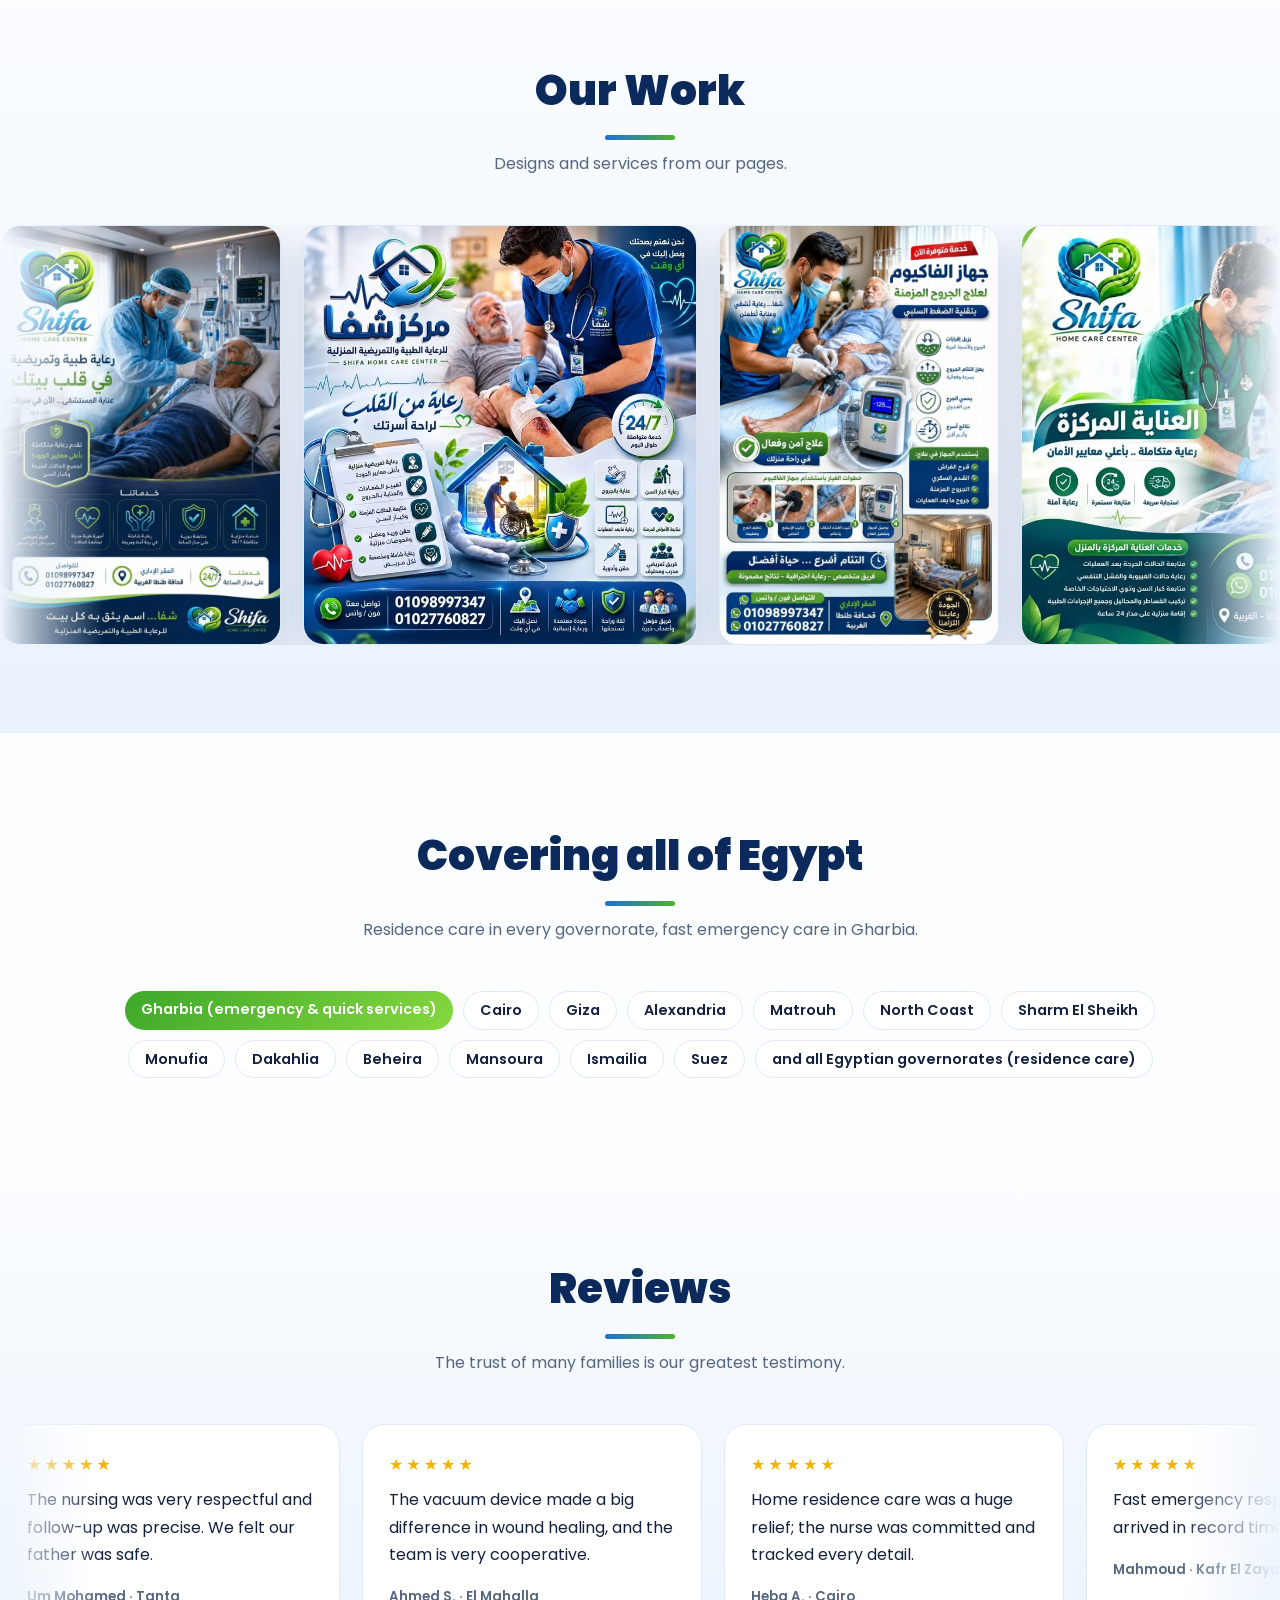
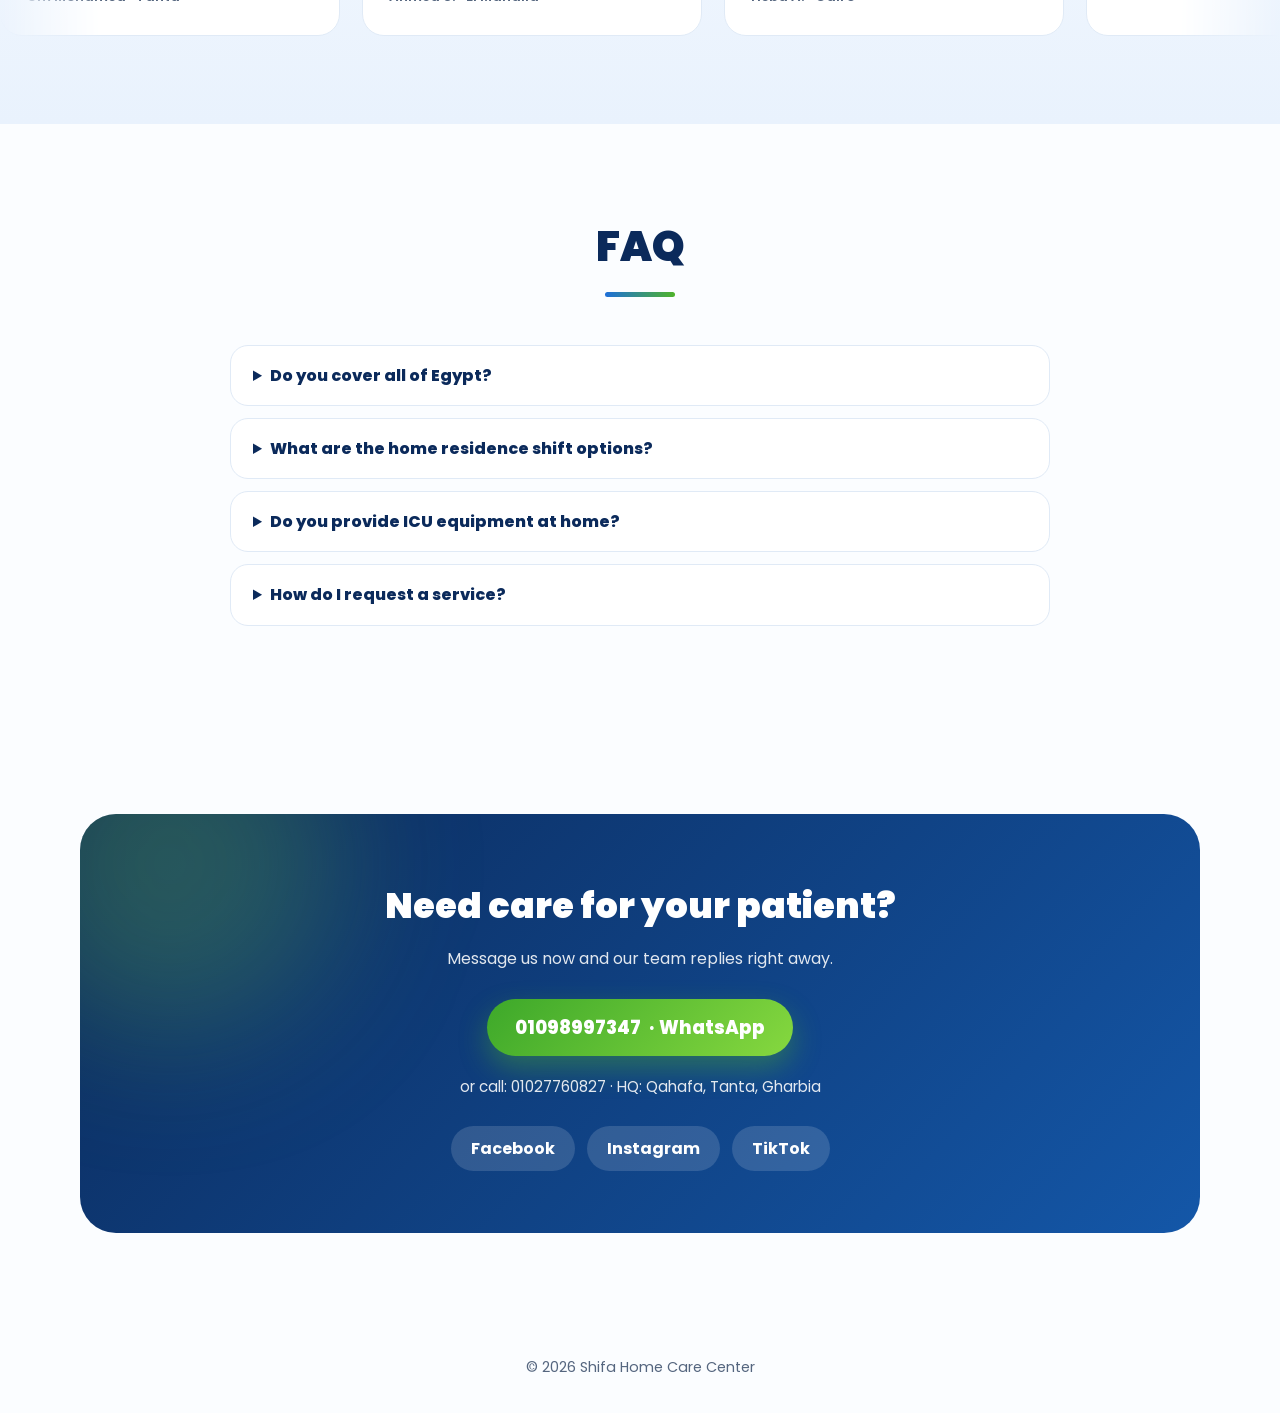
==== commit e13d6b98: "Mobile UX fixes and new areas" ====
--- a/en/index.html
+++ b/en/index.html
@@ -17,13 +17,13 @@
 <div class="visual"><div class="ring"></div><div class="ring r2"></div><div class="orb"><img class="ll" src="/assets/logo-light.png" alt="Shifa" width="250" height="250"><img class="ld" src="/assets/logo-dark.png" alt="" width="250" height="250"></div>
 <div class="chip a">🩺 Specialized nurses</div><div class="chip b">🏠 Care at home</div><div class="chip c">⏱ Available 24/7</div></div></div>
 <svg class="ecg" viewBox="0 0 1200 70" preserveAspectRatio="none" aria-hidden="true"><path d="M0 40H300l20-28 22 56 20-46 14 18H640l20-28 22 56 20-46 14 18H1200"/></svg></section>
-<div class="stats"><div class="wrap"><div><b data-n="2017">0</b>Serving since</div><div><b data-n="27">0</b>Governorates covered</div><div><b data-n="24">0</b>Hours of care daily</div><div><b data-n="18" data-s="+">0</b>Quick services</div></div></div>
+<div class="stats"><div class="wrap"><div><b data-n="2017">2017</b>Serving since</div><div><b data-n="27">27</b>Governorates covered</div><div><b data-n="24">24</b>Hours of care daily</div><div><b data-n="18" data-s="+">18+</b>Quick services</div></div></div>
 <section id="about" class="about"><div class="wrap"><div class="rv"><div class="box"><img class="ll" src="/assets/logo-light.png" alt="Shifa" loading="lazy"><img class="ld" src="/assets/logo-dark.png" alt="" loading="lazy"></div></div>
 <div class="rv"><h2 style="font-size:2.2rem;font-weight:900;color:var(--navy)">About Shifa</h2><p style="color:var(--mut);margin-top:10px">Shifa delivers complete healthcare and quality at home, providing every service without moving the patient or exposing them to infection, falls and complications. Our team is built on elite nursing specialists in intensive care, emergency, pediatrics, neonatal, critical cases and elderly care.</p><ul class="ticks"><li>Home care experience since 2017</li><li>Home residence care in all Egyptian governorates</li><li>Emergency & quick services in Gharbia and nearby areas</li><li>Special care for cancer, liver failure and low-immunity patients</li></ul></div></div></section>
 <section id="services" class="alt"><div class="wrap"><div class="head rv"><h2>Services</h2><p>Pick a category to see every service, and request any of them on WhatsApp with one tap.</p></div><div class="cats"><a class="cat rv" href="/en/quick/"><div class="ic">⚡</div><h3>Quick Services</h3><p>Cannula, vital signs, dressings, injections, catheters, blood transfusion and more.</p><span class="more">Browse services →</span></a><a class="cat rv" href="/en/stay/"><div class="ic">🏠</div><h3>Home Residence Care</h3><p>A resident nurse with your patient in shifts: morning, evening, night or full day.</p><span class="more">Browse options →</span></a><a class="cat rv" href="/en/follow/"><div class="ic">❤️</div><h3>Follow-up Care</h3><p>Post-surgery, pressure ulcers, elderly care, coma, paralysis and intensive care.</p><span class="more">Browse cases →</span></a></div></div></section>
 <section id="why"><div class="wrap"><div class="head rv"><h2>Why Shifa</h2><p>Complete care… your way to recovery</p></div><div class="grid4"><div class="card rv"><div class="ic">🛡️</div><h4>Infection control</h4><p>Safe care away from hospital-acquired infections.</p></div><div class="card rv"><div class="ic">🫁</div><h4>ICU equipment</h4><p>Beds, monitors, ventilators, syringe pumps, suction and vacuum.</p></div><div class="card rv"><div class="ic">🧪</div><h4>Home labs & imaging</h4><p>Diagnostic imaging and lab tests at the patient's home.</p></div><div class="card rv"><div class="ic">🥗</div><h4>Nutrition & physiotherapy</h4><p>Therapeutic nutrition and physiotherapy within the care plan.</p></div><div class="card rv"><div class="ic">👩‍⚕️</div><h4>Medical visits</h4><p>Visits from all specialties and round-the-clock follow-up.</p></div><div class="card rv"><div class="ic">💊</div><h4>ICU medications</h4><p>We provide ICU medications for critical cases.</p></div><div class="card rv"><div class="ic">🛏️</div><h4>Pressure ulcer prevention</h4><p>Intensive nursing that prevents bedsores and aspiration pneumonia.</p></div><div class="card rv"><div class="ic">👴</div><h4>Elderly & special needs</h4><p>Complete care for coma, stroke and elderly patients.</p></div></div><div style="text-align:center;margin-top:32px"><a class="btn g" href="https://wa.me/201098997347?text=I%20would%20like%20to%20ask%20about%20equipment%20and%20extra%20services" target="_blank" rel="noopener">Ask about equipment & extra services</a></div></div></section>
 <section id="gallery" class="alt"><div class="wrap"><div class="head rv"><h2>Our Work</h2><p>Designs and services from our pages.</p></div></div><div class="slider"><div class="track w"><img class="work" src="/assets/work1.webp" alt="Shifa home care services design 1" loading="lazy" height="420"><img class="work" src="/assets/work2.webp" alt="Shifa home care services design 2" loading="lazy" height="420"><img class="work" src="/assets/work3.webp" alt="Shifa home care services design 3" loading="lazy" height="420"><img class="work" src="/assets/work4.webp" alt="Shifa home care services design 4" loading="lazy" height="420"><img class="work" src="/assets/work1.webp" alt="Shifa home care services design 1" loading="lazy" height="420"><img class="work" src="/assets/work2.webp" alt="Shifa home care services design 2" loading="lazy" height="420"><img class="work" src="/assets/work3.webp" alt="Shifa home care services design 3" loading="lazy" height="420"><img class="work" src="/assets/work4.webp" alt="Shifa home care services design 4" loading="lazy" height="420"></div></div></section>
-<section id="coverage"><div class="wrap"><div class="head rv"><h2>Covering all of Egypt</h2><p>Residence care in every governorate, fast emergency care in Gharbia.</p></div><div class="map rv"><span class="hot">Gharbia (emergency & quick services)</span><span>Cairo</span><span>Giza</span><span>Alexandria</span><span>Dakahlia</span><span>Sharqia</span><span>Qalyubia</span><span>Kafr El Sheikh</span><span>Monufia</span><span>Beheira</span><span>Damietta</span><span>Port Said</span><span>Ismailia</span><span>Suez</span><span>Fayoum</span><span>Beni Suef</span><span>Minya</span><span>Assiut</span><span>Sohag</span><span>Qena</span><span>Luxor</span><span>Aswan</span><span>Matrouh</span><span>Red Sea</span><span>North Sinai</span><span>South Sinai</span><span>New Valley</span></div></div></section>
+<section id="coverage"><div class="wrap"><div class="head rv"><h2>Covering all of Egypt</h2><p>Residence care in every governorate, fast emergency care in Gharbia.</p></div><div class="map rv"><span class="hot">Gharbia (emergency & quick services)</span><span>Cairo</span><span>Giza</span><span>Alexandria</span><span>Matrouh</span><span>North Coast</span><span>Sharm El Sheikh</span><span>Monufia</span><span>Dakahlia</span><span>Beheira</span><span>Mansoura</span><span>Ismailia</span><span>Suez</span><span>and all Egyptian governorates (residence care)</span></div></div></section>
 <section id="reviews" class="alt"><div class="wrap"><div class="head rv"><h2>Reviews</h2><p>The trust of many families is our greatest testimony.</p></div></div><div class="slider"><div class="track"><div class="rev"><div class="st">★★★★★</div><p>The nursing was very respectful and follow-up was precise. We felt our father was safe.</p><small>Um Mohamed · Tanta</small></div><div class="rev"><div class="st">★★★★★</div><p>The vacuum device made a big difference in wound healing, and the team is very cooperative.</p><small>Ahmed S. · El Mahalla</small></div><div class="rev"><div class="st">★★★★★</div><p>Home residence care was a huge relief; the nurse was committed and tracked every detail.</p><small>Heba A. · Cairo</small></div><div class="rev"><div class="st">★★★★★</div><p>Fast emergency response; they arrived in record time. Thank you.</p><small>Mahmoud · Kafr El Zayat</small></div><div class="rev"><div class="st">★★★★★</div><p>Genuine care for our patient and constant communication all day.</p><small>Nadine H. · Alexandria</small></div><div class="rev"><div class="st">★★★★★</div><p>One of the best home care centers. Great effort from the whole team.</p><small>Abu Yousef · Mansoura</small></div><div class="rev"><div class="st">★★★★★</div><p>The nursing was very respectful and follow-up was precise. We felt our father was safe.</p><small>Um Mohamed · Tanta</small></div><div class="rev"><div class="st">★★★★★</div><p>The vacuum device made a big difference in wound healing, and the team is very cooperative.</p><small>Ahmed S. · El Mahalla</small></div><div class="rev"><div class="st">★★★★★</div><p>Home residence care was a huge relief; the nurse was committed and tracked every detail.</p><small>Heba A. · Cairo</small></div><div class="rev"><div class="st">★★★★★</div><p>Fast emergency response; they arrived in record time. Thank you.</p><small>Mahmoud · Kafr El Zayat</small></div><div class="rev"><div class="st">★★★★★</div><p>Genuine care for our patient and constant communication all day.</p><small>Nadine H. · Alexandria</small></div><div class="rev"><div class="st">★★★★★</div><p>One of the best home care centers. Great effort from the whole team.</p><small>Abu Yousef · Mansoura</small></div></div></div></section>
 <section id="faq"><div class="wrap"><div class="head rv"><h2>FAQ</h2></div><div class="faq"><details class="rv"><summary>Do you cover all of Egypt?</summary><p>Yes. Home residence care is available in all Egyptian governorates, while emergency and quick services are available in Gharbia and nearby areas.</p></details><details class="rv"><summary>What are the home residence shift options?</summary><p>Morning (8 AM–2 PM), evening (2 PM–8 PM), night (8 PM–8 AM) or full day (8 AM–8 AM).</p></details><details class="rv"><summary>Do you provide ICU equipment at home?</summary><p>Yes: beds, monitors, air mattresses, syringe pumps, BP/glucose/oxygen meters, suction, wound vacuum, ventilators and ECG.</p></details><details class="rv"><summary>How do I request a service?</summary><p>Tap any service on the site and WhatsApp opens with a ready message to 01098997347.</p></details></div></div></section>
 <section id="contact"><div class="wrap"><div class="contact rv"><h2>Need care for your patient?</h2><p>Message us now and our team replies right away.</p><a class="btn g" href="https://wa.me/201098997347?text=I%20would%20like%20to%20request%3A" target="_blank" rel="noopener" style="font-size:1.15rem"><span dir="ltr">01098997347</span> · WhatsApp</a>
--- a/style.css
+++ b/style.css
@@ -111,3 +111,32 @@
 .hero .wrap,.about .wrap,.cats{grid-template-columns:1fr}.grid4,.stats .wrap{grid-template-columns:1fr 1fr}
 .hero{padding-top:118px}.visual{min-height:340px}.work{height:340px}.nav .btn{display:none}}
 @media(prefers-reduced-motion:reduce){*{animation:none!important;transition:none!important}.rv{opacity:1;transform:none}}
+
+.rv{transform:translateY(18px);transition:opacity .6s,transform .6s}
+@media(max-width:700px){
+body{font-size:15px;line-height:1.65}.wrap{padding:0 16px}html{scroll-padding-top:70px}
+.nav{height:62px;gap:6px}.brand img{height:44px;width:44px}.ib{width:38px;height:38px}
+.links{top:62px;max-height:calc(100vh - 62px);overflow:auto}
+.hero{padding:92px 0 64px}.pill{font-size:.76rem;padding:6px 14px;margin-bottom:14px;line-height:1.5}
+h1{font-size:1.95rem;line-height:1.35}.hero p.lead{font-size:.96rem;margin:12px 0 20px}
+.cta{flex-wrap:nowrap;gap:10px}.cta .btn{flex:1;justify-content:center;padding:12px 8px;font-size:.9rem}
+.visual{min-height:260px;margin-top:4px}.ring{width:240px}.ring.r2{width:186px}.orb{width:182px}
+.chip{font-size:.7rem;padding:5px 10px;border-radius:12px}.chip.c{display:none}.chip.a{top:0;inset-inline-end:2%}.chip.b{bottom:2%;inset-inline-start:2%}
+.ecg{height:44px}
+section{padding:52px 0}.head{margin-bottom:26px}.head h2{font-size:1.55rem}.head p{font-size:.92rem}
+.stats{padding:32px 0}.stats .wrap{gap:12px}.stats b{font-size:1.9rem}.stats .wrap>div{font-size:.82rem;line-height:1.4}
+.about .wrap{gap:26px}.about .box{padding:20px;border-radius:26px}.about .box img{width:44%}.about h2{font-size:1.55rem!important}
+.ticks{font-size:.92rem;gap:8px}
+.cats,.grid4{grid-template-columns:1fr;gap:12px}
+.cat,.card{display:grid;grid-template-columns:52px 1fr;column-gap:14px;row-gap:2px;padding:16px;border-radius:18px;align-items:start}
+.cat .ic,.card .ic{grid-row:span 3;width:52px;height:52px;font-size:26px;margin:0;border-radius:16px}
+.card .ic{grid-row:span 2}
+.cat h3{font-size:1.1rem}.cat p,.card p{font-size:.88rem;line-height:1.55}.card h4{font-size:1rem}.more{font-size:.88rem}
+.rev{width:262px;padding:18px}.work{height:290px}.track{gap:14px}
+.map{gap:8px}.map span{font-size:.8rem;padding:3px 12px}
+details{padding:12px 16px}summary{font-size:.95rem}
+.contact{padding:38px 18px;border-radius:26px}.contact h2{font-size:1.55rem}.contact .btn{font-size:1rem!important;padding:12px 18px}
+.soc a{padding:7px 16px;font-size:.9rem}
+.fab{width:52px;height:52px;bottom:14px}.fab svg{width:28px}
+.page{padding:96px 0 50px}.page h1{font-size:1.6rem!important}.svc{grid-template-columns:1fr;gap:10px}.svc a{padding:13px 14px;font-size:.92rem}
+}
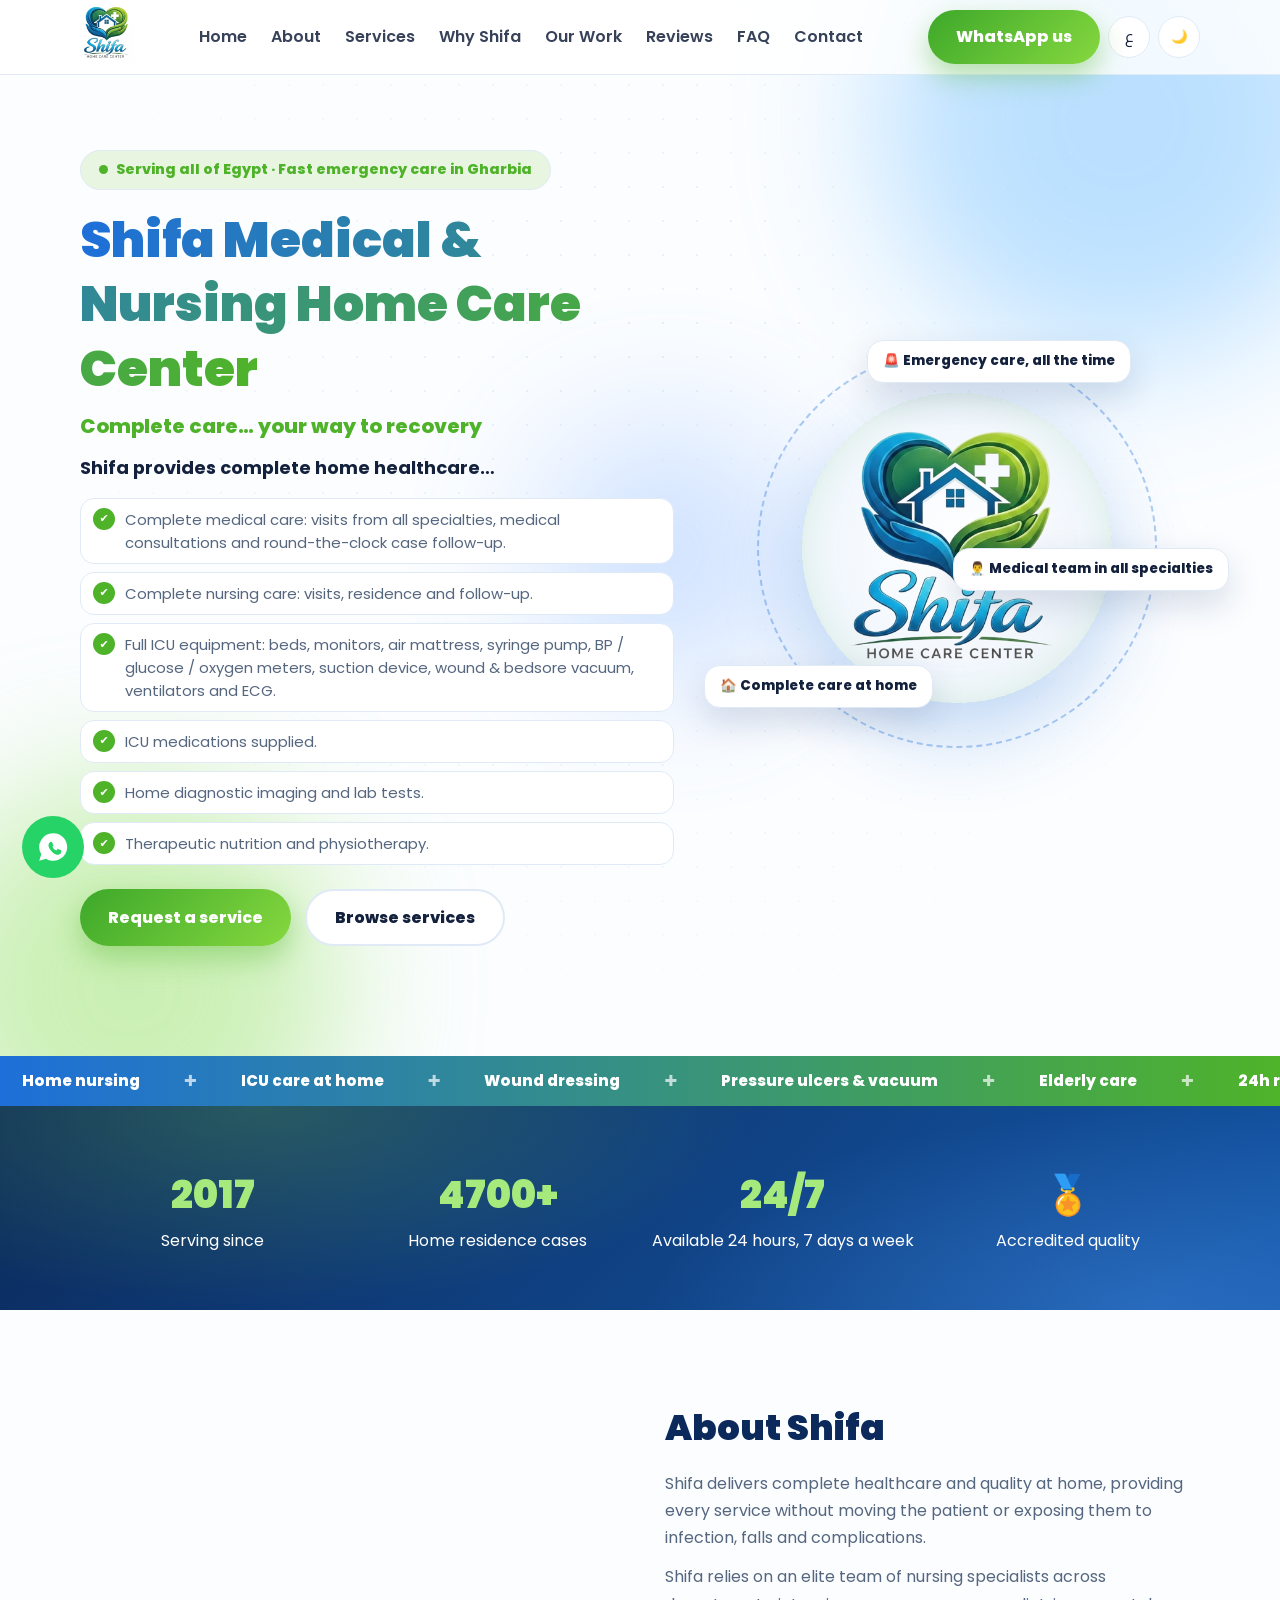
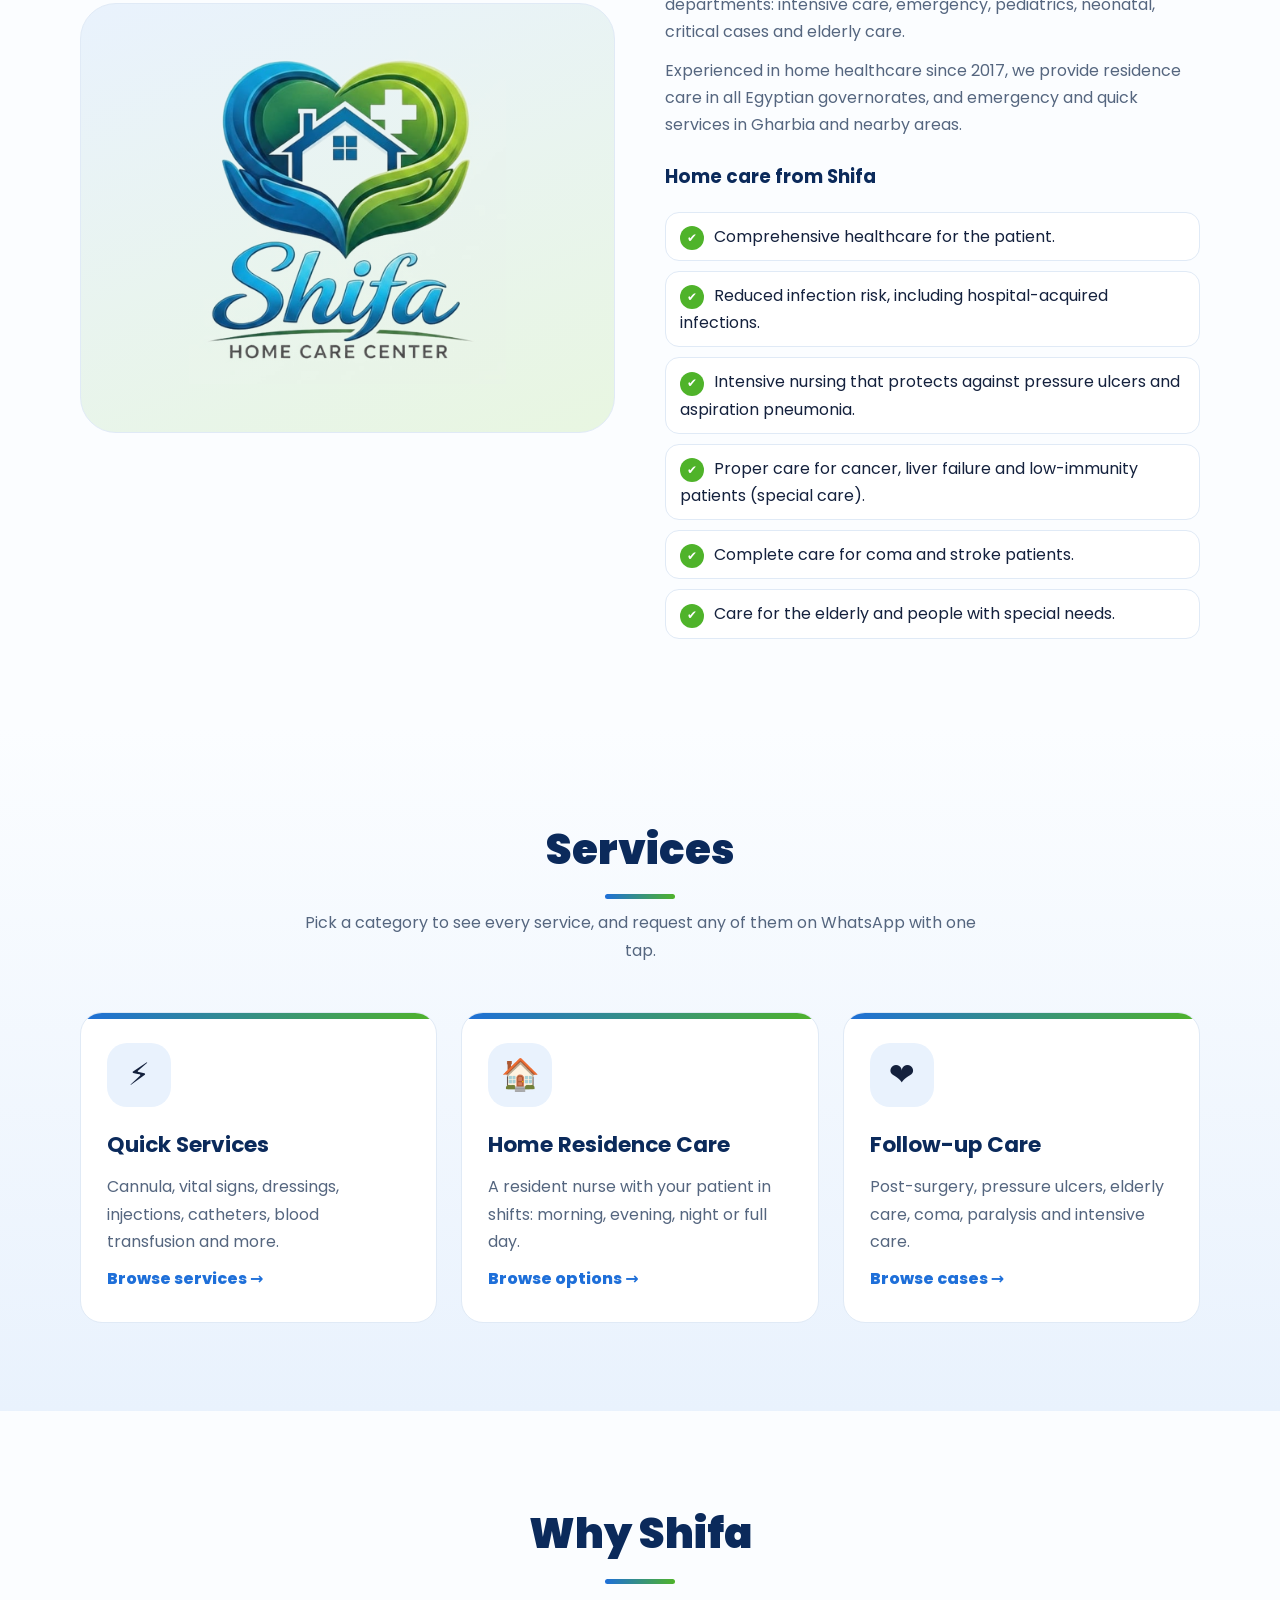
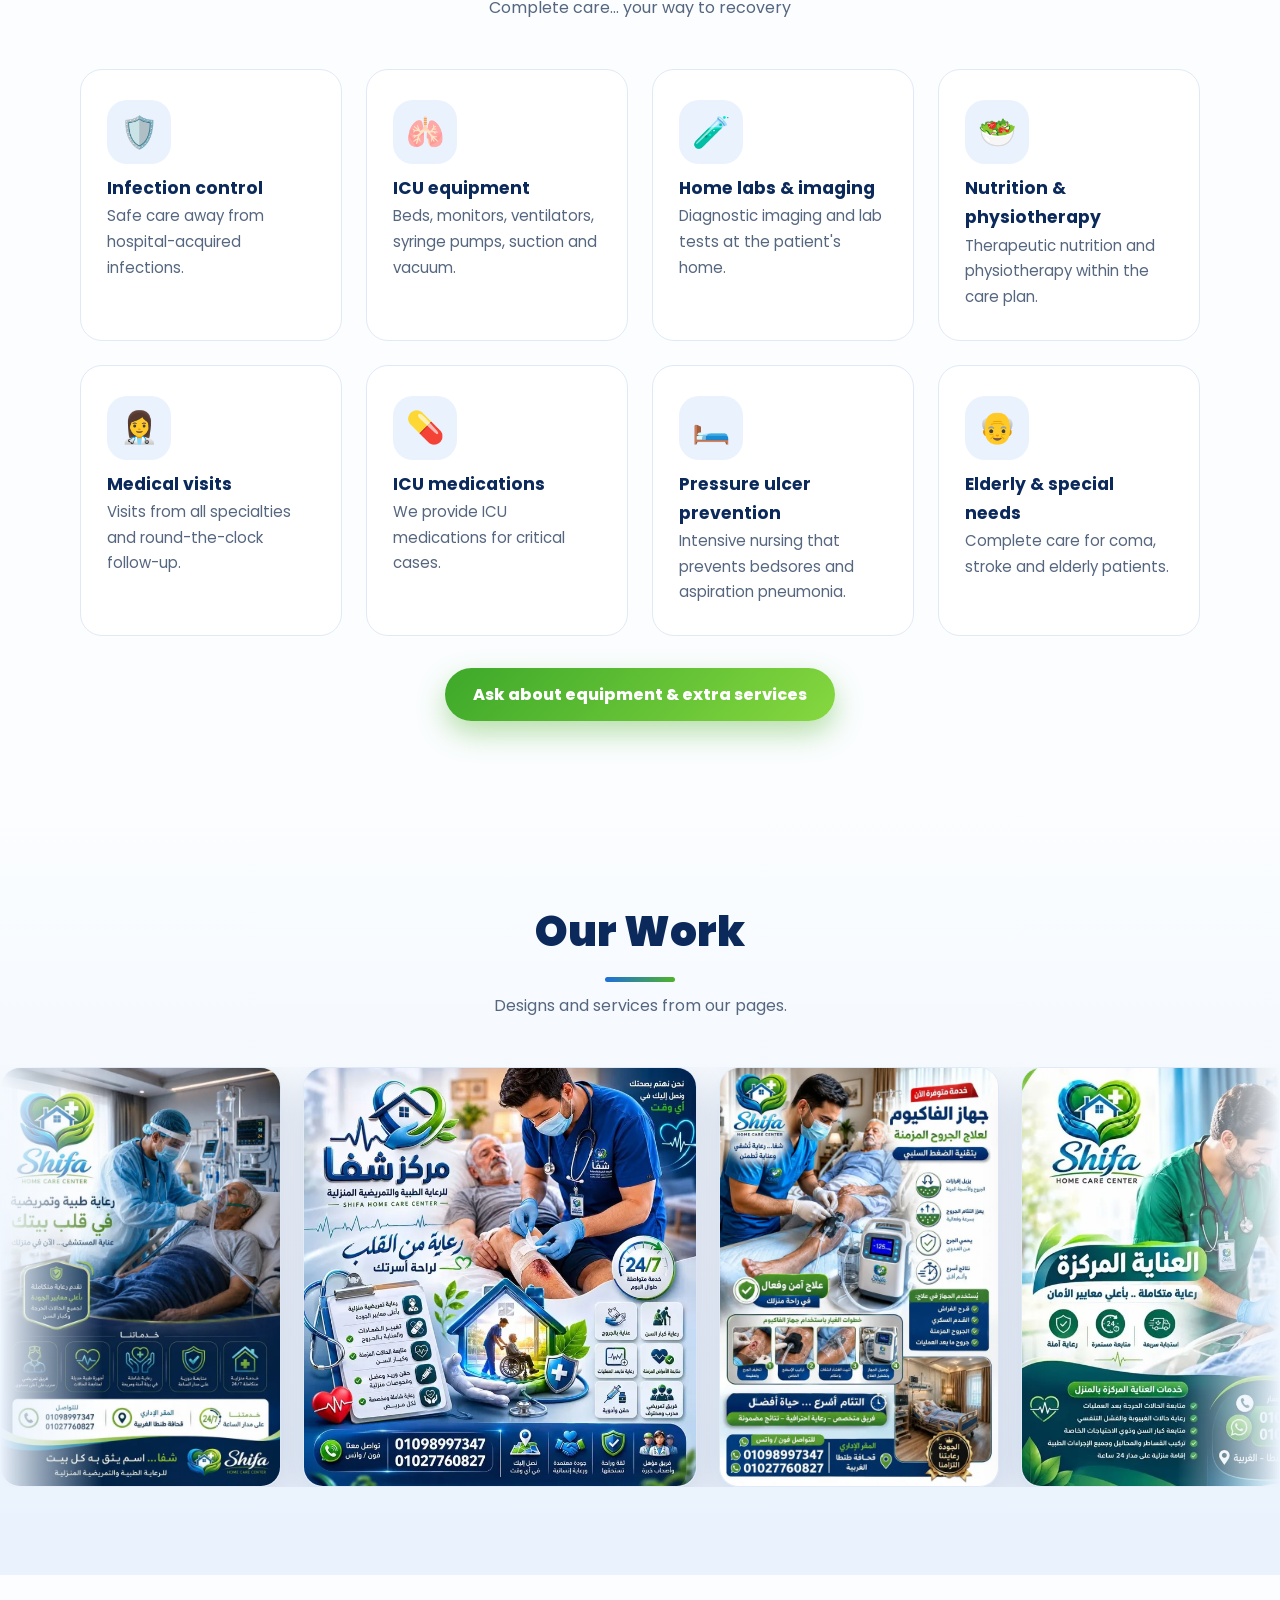
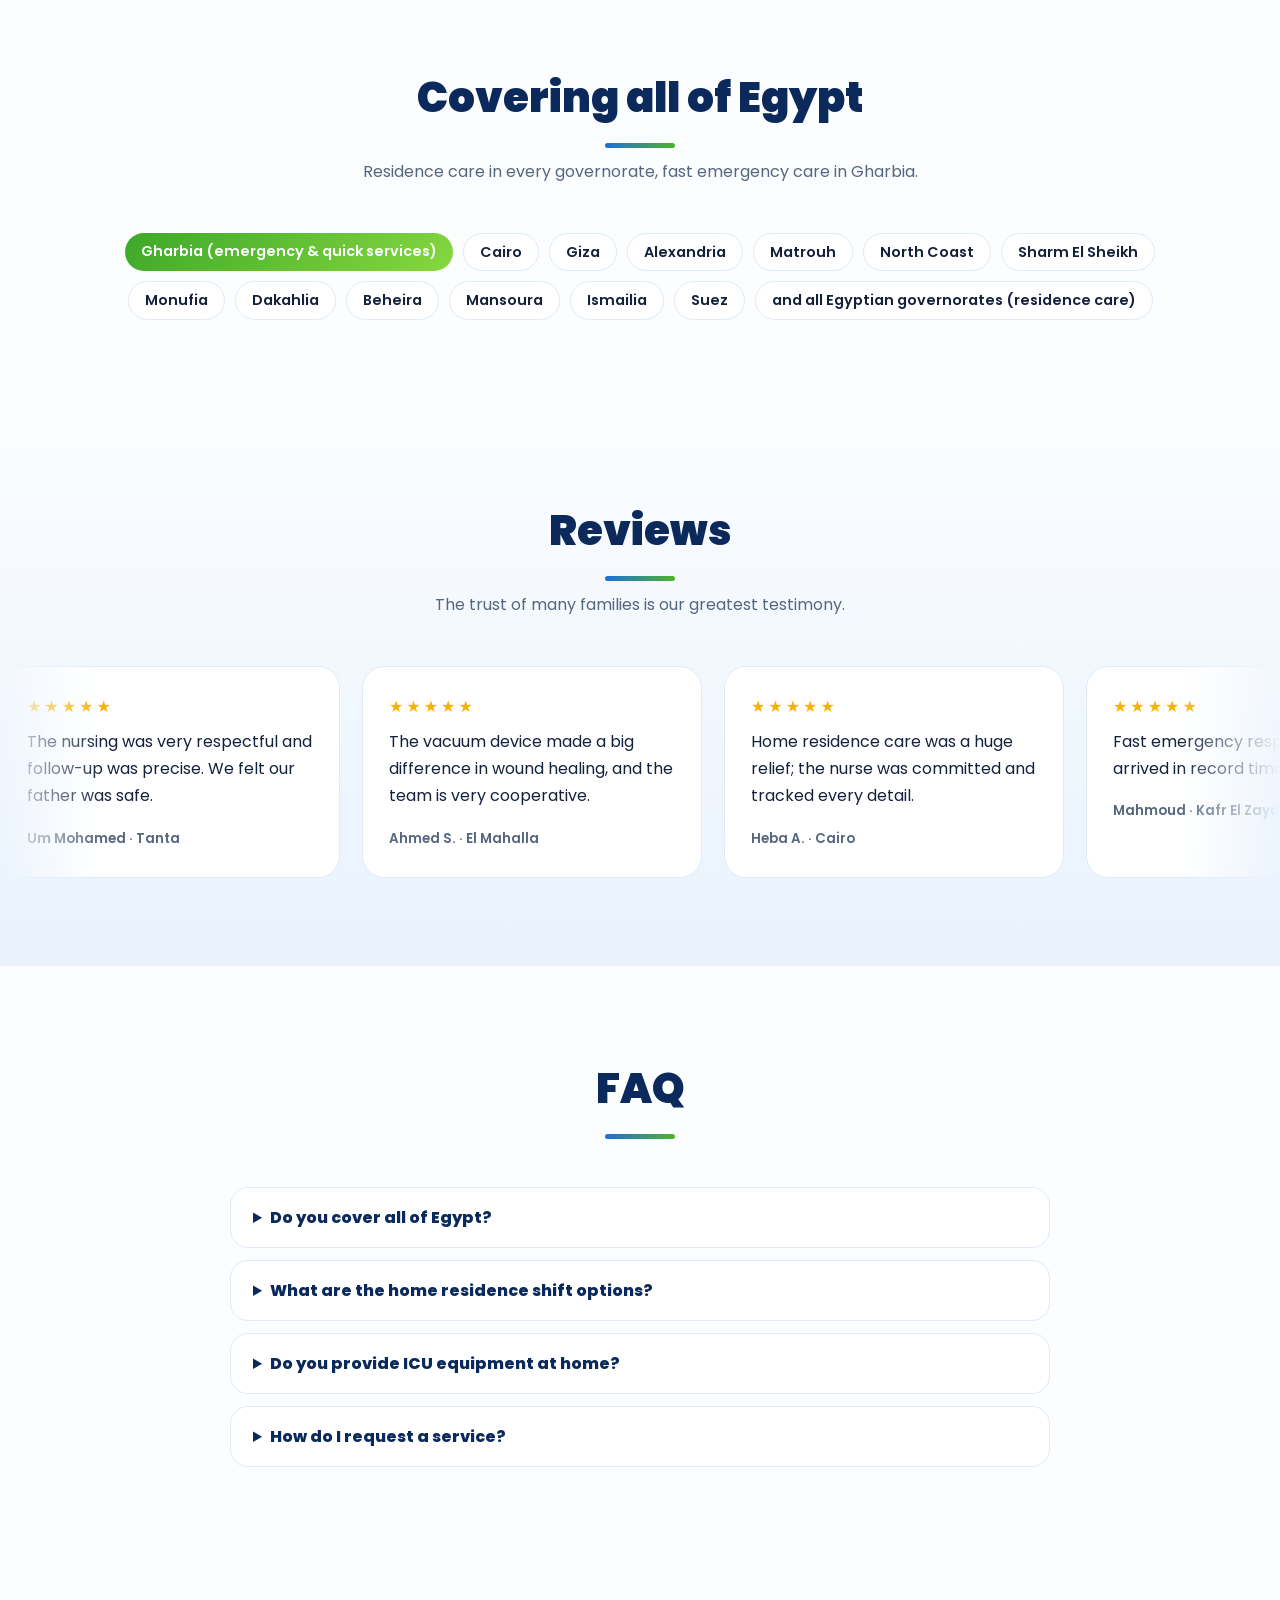
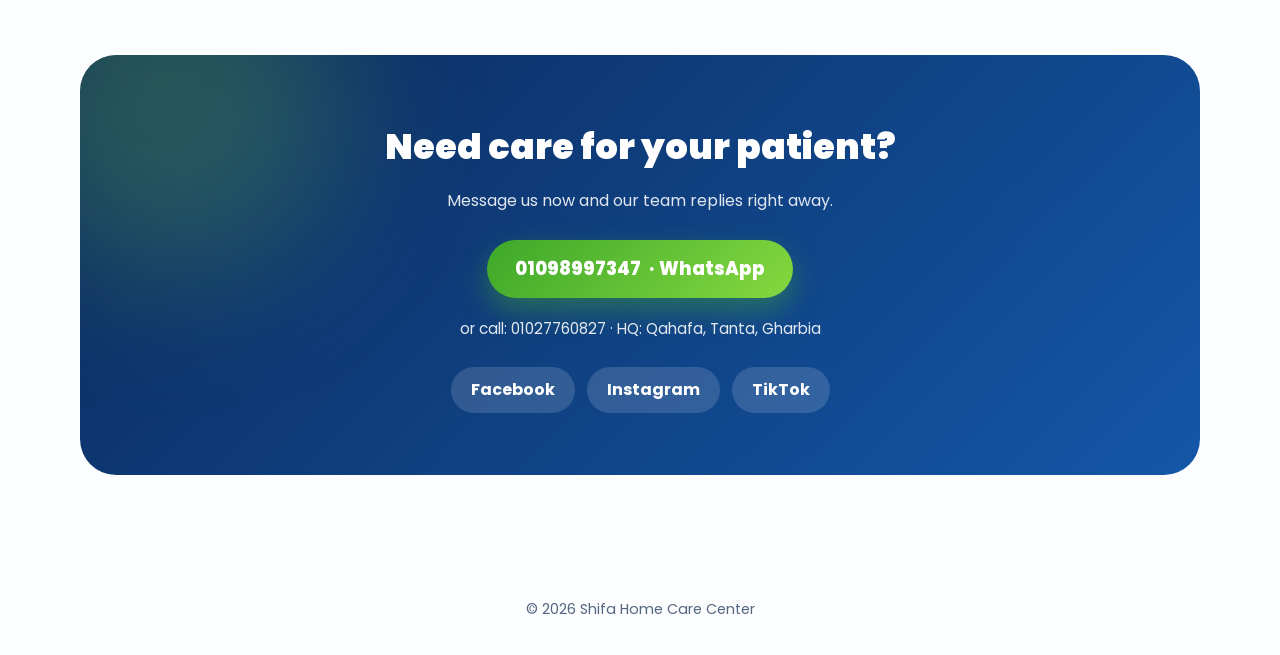
==== commit ce706159: "New hero, stats, about" ====
--- a/en/index.html
+++ b/en/index.html
@@ -11,15 +11,16 @@
 <link rel="stylesheet" href="/style.css">
 <script type="application/ld+json">[{"@context": "https://schema.org", "@type": "MedicalBusiness", "name": "Shifa Home Care Center | مركز شفا للرعاية الطبية والتمريضية المنزلية", "alternateName": ["شفا", "Shfaa", "Shifa Home Care"], "url": "https://shfaa.online/", "logo": "https://shfaa.online/assets/icon-512.png", "image": "https://shfaa.online/assets/og.jpg", "description": "Shifa Home Care Center: professional home nursing, ICU care at home, wound & pressure-ulcer dressing, elderly care and 24/7 residence nursing across all Egyptian governorates. Call 01098997347.", "telephone": ["+201098997347", "+201027760827"], "foundingDate": "2017", "address": {"@type": "PostalAddress", "streetAddress": "Qahafa", "addressLocality": "Tanta", "addressRegion": "Gharbia", "addressCountry": "EG"}, "areaServed": {"@type": "Country", "name": "Egypt"}, "openingHoursSpecification": {"@type": "OpeningHoursSpecification", "dayOfWeek": ["Monday", "Tuesday", "Wednesday", "Thursday", "Friday", "Saturday", "Sunday"], "opens": "00:00", "closes": "23:59"}, "sameAs": ["https://www.facebook.com/share/1HTjj8ZCZ2/", "https://www.instagram.com/shifacenter2025", "https://www.tiktok.com/@shifa.home.care.c"], "availableLanguage": ["Arabic", "English"]}, {"@context": "https://schema.org", "@type": "FAQPage", "mainEntity": [{"@type": "Question", "name": "Do you cover all of Egypt?", "acceptedAnswer": {"@type": "Answer", "text": "Yes. Home residence care is available in all Egyptian governorates, while emergency and quick services are available in Gharbia and nearby areas."}}, {"@type": "Question", "name": "What are the home residence shift options?", "acceptedAnswer": {"@type": "Answer", "text": "Morning (8 AM–2 PM), evening (2 PM–8 PM), night (8 PM–8 AM) or full day (8 AM–8 AM)."}}, {"@type": "Question", "name": "Do you provide ICU equipment at home?", "acceptedAnswer": {"@type": "Answer", "text": "Yes: beds, monitors, air mattresses, syringe pumps, BP/glucose/oxygen meters, suction, wound vacuum, ventilators and ECG."}}, {"@type": "Question", "name": "How do I request a service?", "acceptedAnswer": {"@type": "Answer", "text": "Tap any service on the site and WhatsApp opens with a ready message to 01098997347."}}]}]</script></head><body><div id="bar"></div><header><div class="wrap nav"><a class="brand" href="/en/" aria-label="Shifa"><img class="ll" src="/assets/logo-light.png" alt="Shifa logo" width="58" height="58"><img class="ld" src="/assets/logo-dark.png" alt="" width="58" height="58"></a>
 <nav class="links" id="links"><a href="/en/">Home</a><a href="/en/#about">About</a><a href="/en/#services">Services</a><a href="/en/#why">Why Shifa</a><a href="/en/#gallery">Our Work</a><a href="/en/#reviews">Reviews</a><a href="/en/#faq">FAQ</a><a href="/en/#contact">Contact</a></nav>
-<div class="tools"><a class="btn g" href="https://wa.me/201098997347?text=I%20would%20like%20to%20ask%20about%20your%20services" target="_blank" rel="noopener">WhatsApp us</a><a class="ib" href="/" hreflang="ar" lang="ar" aria-label="العربية">ع</a><button class="ib" id="tg" aria-label="Theme">🌙</button><button class="ib burger" id="bg" aria-label="Menu">☰</button></div></div></header><main><section class="hero"><div class="blob b1"></div><div class="blob b2"></div><div class="blob b3"></div><div class="dots"></div><div class="wrap">
-<div><span class="pill"><i></i>Serving all of Egypt · Fast emergency care in Gharbia</span><h1>Shifa… <span>Complete care</span> at your home</h1><p class="lead">Specialized nursing, ICU care, medical equipment and round-the-clock follow-up, without moving your patient or exposing them to hospital infections.</p>
+<div class="tools"><a class="btn g" href="https://wa.me/201098997347?text=I%20would%20like%20to%20ask%20about%20your%20services" target="_blank" rel="noopener">WhatsApp us</a><a class="ib" href="/" hreflang="ar" lang="ar" aria-label="العربية">ع</a><button class="ib" id="tg" aria-label="Theme">🌙</button><button class="ib burger" id="bg" aria-label="Menu">☰</button></div></div></header><main><section class="hero"><div class="blob b1"></div><div class="blob b2"></div><div class="blob b3"></div><div class="dots"></div><div class="fx" aria-hidden="true"><i style="left:6%;font-size:22px;animation-delay:-0s">+</i><i style="left:18%;font-size:34px;animation-delay:-4s">+</i><i style="left:31%;font-size:18px;animation-delay:-8s">+</i><i style="left:47%;font-size:28px;animation-delay:-2s">+</i><i style="left:63%;font-size:20px;animation-delay:-6s">+</i><i style="left:76%;font-size:36px;animation-delay:-10s">+</i><i style="left:88%;font-size:24px;animation-delay:-1s">+</i><i style="left:95%;font-size:18px;animation-delay:-5s">+</i></div><div class="wrap">
+<div><span class="pill"><i></i>Serving all of Egypt · Fast emergency care in Gharbia</span><h1><span>Shifa Medical & Nursing Home Care Center</span></h1><p class="tag">Complete care… your way to recovery</p><p class="lead">Shifa provides complete home healthcare…</p><ul class="bul"><li style="--d:0.3s">Complete medical care: visits from all specialties, medical consultations and round-the-clock case follow-up.</li><li style="--d:0.42s">Complete nursing care: visits, residence and follow-up.</li><li style="--d:0.54s">Full ICU equipment: beds, monitors, air mattress, syringe pump, BP / glucose / oxygen meters, suction device, wound & bedsore vacuum, ventilators and ECG.</li><li style="--d:0.6599999999999999s">ICU medications supplied.</li><li style="--d:0.78s">Home diagnostic imaging and lab tests.</li><li style="--d:0.8999999999999999s">Therapeutic nutrition and physiotherapy.</li></ul>
 <div class="cta"><a class="btn g" href="https://wa.me/201098997347?text=I%20would%20like%20to%20request%3A" target="_blank" rel="noopener">Request a service</a><a class="btn o" href="#services">Browse services</a></div></div>
 <div class="visual"><div class="ring"></div><div class="ring r2"></div><div class="orb"><img class="ll" src="/assets/logo-light.png" alt="Shifa" width="250" height="250"><img class="ld" src="/assets/logo-dark.png" alt="" width="250" height="250"></div>
-<div class="chip a">🩺 Specialized nurses</div><div class="chip b">🏠 Care at home</div><div class="chip c">⏱ Available 24/7</div></div></div>
+<div class="chip a">🚨 Emergency care, all the time</div><div class="chip b">🏠 Complete care at home</div><div class="chip c">👨‍⚕️ Medical team in all specialties</div></div></div>
 <svg class="ecg" viewBox="0 0 1200 70" preserveAspectRatio="none" aria-hidden="true"><path d="M0 40H300l20-28 22 56 20-46 14 18H640l20-28 22 56 20-46 14 18H1200"/></svg></section>
-<div class="stats"><div class="wrap"><div><b data-n="2017">2017</b>Serving since</div><div><b data-n="27">27</b>Governorates covered</div><div><b data-n="24">24</b>Hours of care daily</div><div><b data-n="18" data-s="+">18+</b>Quick services</div></div></div>
+<div class="tick" aria-hidden="true"><div class="trk"><span>Home nursing</span><span>ICU care at home</span><span>Wound dressing</span><span>Pressure ulcers & vacuum</span><span>Elderly care</span><span>24h residence care</span><span>Blood & IV therapy</span><span>Home labs & imaging</span><span>Physiotherapy & nutrition</span><span>Home nursing</span><span>ICU care at home</span><span>Wound dressing</span><span>Pressure ulcers & vacuum</span><span>Elderly care</span><span>24h residence care</span><span>Blood & IV therapy</span><span>Home labs & imaging</span><span>Physiotherapy & nutrition</span><span>Home nursing</span><span>ICU care at home</span><span>Wound dressing</span><span>Pressure ulcers & vacuum</span><span>Elderly care</span><span>24h residence care</span><span>Blood & IV therapy</span><span>Home labs & imaging</span><span>Physiotherapy & nutrition</span><span>Home nursing</span><span>ICU care at home</span><span>Wound dressing</span><span>Pressure ulcers & vacuum</span><span>Elderly care</span><span>24h residence care</span><span>Blood & IV therapy</span><span>Home labs & imaging</span><span>Physiotherapy & nutrition</span></div></div>
+<div class="stats"><div class="wrap"><div><b>2017</b>Serving since</div><div><b data-n="4700" data-s="+">4700+</b>Home residence cases</div><div><b>24/7</b>Available 24 hours, 7 days a week</div><div><b>🏅</b>Accredited quality</div></div></div>
 <section id="about" class="about"><div class="wrap"><div class="rv"><div class="box"><img class="ll" src="/assets/logo-light.png" alt="Shifa" loading="lazy"><img class="ld" src="/assets/logo-dark.png" alt="" loading="lazy"></div></div>
-<div class="rv"><h2 style="font-size:2.2rem;font-weight:900;color:var(--navy)">About Shifa</h2><p style="color:var(--mut);margin-top:10px">Shifa delivers complete healthcare and quality at home, providing every service without moving the patient or exposing them to infection, falls and complications. Our team is built on elite nursing specialists in intensive care, emergency, pediatrics, neonatal, critical cases and elderly care.</p><ul class="ticks"><li>Home care experience since 2017</li><li>Home residence care in all Egyptian governorates</li><li>Emergency & quick services in Gharbia and nearby areas</li><li>Special care for cancer, liver failure and low-immunity patients</li></ul></div></div></section>
+<div class="rv"><h2 style="font-size:2.2rem;font-weight:900;color:var(--navy)">About Shifa</h2><p style="color:var(--mut);margin-top:12px">Shifa delivers complete healthcare and quality at home, providing every service without moving the patient or exposing them to infection, falls and complications.</p><p style="color:var(--mut);margin-top:12px">Shifa relies on an elite team of nursing specialists across departments: intensive care, emergency, pediatrics, neonatal, critical cases and elderly care.</p><p style="color:var(--mut);margin-top:12px">Experienced in home healthcare since 2017, we provide residence care in all Egyptian governorates, and emergency and quick services in Gharbia and nearby areas.</p><h3 class="sub">Home care from Shifa</h3><ul class="ticks"><li>Comprehensive healthcare for the patient.</li><li>Reduced infection risk, including hospital-acquired infections.</li><li>Intensive nursing that protects against pressure ulcers and aspiration pneumonia.</li><li>Proper care for cancer, liver failure and low-immunity patients (special care).</li><li>Complete care for coma and stroke patients.</li><li>Care for the elderly and people with special needs.</li></ul></div></div></section>
 <section id="services" class="alt"><div class="wrap"><div class="head rv"><h2>Services</h2><p>Pick a category to see every service, and request any of them on WhatsApp with one tap.</p></div><div class="cats"><a class="cat rv" href="/en/quick/"><div class="ic">⚡</div><h3>Quick Services</h3><p>Cannula, vital signs, dressings, injections, catheters, blood transfusion and more.</p><span class="more">Browse services →</span></a><a class="cat rv" href="/en/stay/"><div class="ic">🏠</div><h3>Home Residence Care</h3><p>A resident nurse with your patient in shifts: morning, evening, night or full day.</p><span class="more">Browse options →</span></a><a class="cat rv" href="/en/follow/"><div class="ic">❤️</div><h3>Follow-up Care</h3><p>Post-surgery, pressure ulcers, elderly care, coma, paralysis and intensive care.</p><span class="more">Browse cases →</span></a></div></div></section>
 <section id="why"><div class="wrap"><div class="head rv"><h2>Why Shifa</h2><p>Complete care… your way to recovery</p></div><div class="grid4"><div class="card rv"><div class="ic">🛡️</div><h4>Infection control</h4><p>Safe care away from hospital-acquired infections.</p></div><div class="card rv"><div class="ic">🫁</div><h4>ICU equipment</h4><p>Beds, monitors, ventilators, syringe pumps, suction and vacuum.</p></div><div class="card rv"><div class="ic">🧪</div><h4>Home labs & imaging</h4><p>Diagnostic imaging and lab tests at the patient's home.</p></div><div class="card rv"><div class="ic">🥗</div><h4>Nutrition & physiotherapy</h4><p>Therapeutic nutrition and physiotherapy within the care plan.</p></div><div class="card rv"><div class="ic">👩‍⚕️</div><h4>Medical visits</h4><p>Visits from all specialties and round-the-clock follow-up.</p></div><div class="card rv"><div class="ic">💊</div><h4>ICU medications</h4><p>We provide ICU medications for critical cases.</p></div><div class="card rv"><div class="ic">🛏️</div><h4>Pressure ulcer prevention</h4><p>Intensive nursing that prevents bedsores and aspiration pneumonia.</p></div><div class="card rv"><div class="ic">👴</div><h4>Elderly & special needs</h4><p>Complete care for coma, stroke and elderly patients.</p></div></div><div style="text-align:center;margin-top:32px"><a class="btn g" href="https://wa.me/201098997347?text=I%20would%20like%20to%20ask%20about%20equipment%20and%20extra%20services" target="_blank" rel="noopener">Ask about equipment & extra services</a></div></div></section>
 <section id="gallery" class="alt"><div class="wrap"><div class="head rv"><h2>Our Work</h2><p>Designs and services from our pages.</p></div></div><div class="slider"><div class="track w"><img class="work" src="/assets/work1.webp" alt="Shifa home care services design 1" loading="lazy" height="420"><img class="work" src="/assets/work2.webp" alt="Shifa home care services design 2" loading="lazy" height="420"><img class="work" src="/assets/work3.webp" alt="Shifa home care services design 3" loading="lazy" height="420"><img class="work" src="/assets/work4.webp" alt="Shifa home care services design 4" loading="lazy" height="420"><img class="work" src="/assets/work1.webp" alt="Shifa home care services design 1" loading="lazy" height="420"><img class="work" src="/assets/work2.webp" alt="Shifa home care services design 2" loading="lazy" height="420"><img class="work" src="/assets/work3.webp" alt="Shifa home care services design 3" loading="lazy" height="420"><img class="work" src="/assets/work4.webp" alt="Shifa home care services design 4" loading="lazy" height="420"></div></div></section>
--- a/style.css
+++ b/style.css
@@ -139,4 +139,31 @@
 .soc a{padding:7px 16px;font-size:.9rem}
 .fab{width:52px;height:52px;bottom:14px}.fab svg{width:28px}
 .page{padding:96px 0 50px}.page h1{font-size:1.6rem!important}.svc{grid-template-columns:1fr;gap:10px}.svc a{padding:13px 14px;font-size:.92rem}
-}+}.orb img,.about .box img{height:auto}
+.orb img{width:78%}
+.brand img{width:auto}
+@media(max-width:700px){.brand img{width:auto;height:46px}}
+
+h1{font-size:clamp(1.8rem,4vw,3.1rem)}
+.tag{font-size:1.25rem;font-weight:800;color:var(--green);margin-top:8px}
+.hero p.lead{margin:10px 0 14px;font-weight:700;color:var(--ink)}
+.bul{list-style:none;display:grid;gap:8px;margin:0 0 24px;max-width:600px}
+.bul li{position:relative;background:var(--card);border:1px solid var(--line);border-radius:14px;padding:9px 14px 9px 14px;padding-inline-start:44px;font-size:.93rem;line-height:1.55;color:var(--mut);opacity:0;animation:pop .6s forwards;animation-delay:var(--d)}
+.bul li::before{content:"✔";position:absolute;inset-inline-start:12px;top:9px;width:22px;height:22px;border-radius:50%;background:var(--green);color:#fff;font-size:11px;display:grid;place-items:center}
+@keyframes pop{from{opacity:0;transform:translateY(14px)}to{opacity:1;transform:none}}
+.fx{position:absolute;inset:0;z-index:-1;overflow:hidden}
+.fx i{position:absolute;bottom:-40px;font-style:normal;font-weight:900;color:var(--green);opacity:.22;animation:rise 14s linear infinite}
+@keyframes rise{to{transform:translateY(-110vh) rotate(180deg);opacity:0}}
+.chip.a{inset-inline-end:auto;inset-inline-start:50%;margin-inline-start:-90px;top:-2%}
+.tick{overflow:hidden;background:linear-gradient(90deg,var(--blue),var(--green));color:#fff;padding:11px 0;direction:ltr;white-space:nowrap}
+.trk{display:inline-flex;gap:0;animation:scroll 40s linear infinite;width:max-content}
+.trk span{padding:0 22px;font-weight:800;font-size:.95rem}.trk span::after{content:"✚";margin-inline-start:44px;opacity:.7}
+.stats b{font-size:2.4rem}
+.about .sub{margin-top:22px;color:var(--navy);font-size:1.15rem}
+.ticks li{background:var(--card);border:1px solid var(--line);border-radius:14px;padding:10px 14px;transition:.3s}.ticks li:hover{border-color:var(--green);transform:translateX(-4px)}
+@media(max-width:700px){
+h1{font-size:1.65rem;line-height:1.4}.tag{font-size:1.05rem}.bul li{font-size:.86rem;padding:8px 12px;padding-inline-start:40px}
+.visual{min-height:330px}.chip{max-width:47%;text-align:center;line-height:1.4;font-size:.7rem}
+.chip.a{top:0;inset-inline-start:50%;margin-inline-start:-23.5%;max-width:47%}.chip.b{bottom:0;inset-inline-start:0}.chip.c{display:block;top:auto;bottom:0;inset-inline-end:0}
+.stats b{font-size:1.8rem}.tick{padding:9px 0}.trk span{font-size:.85rem}
+.about .sub{font-size:1.05rem}.ticks li{font-size:.9rem}}
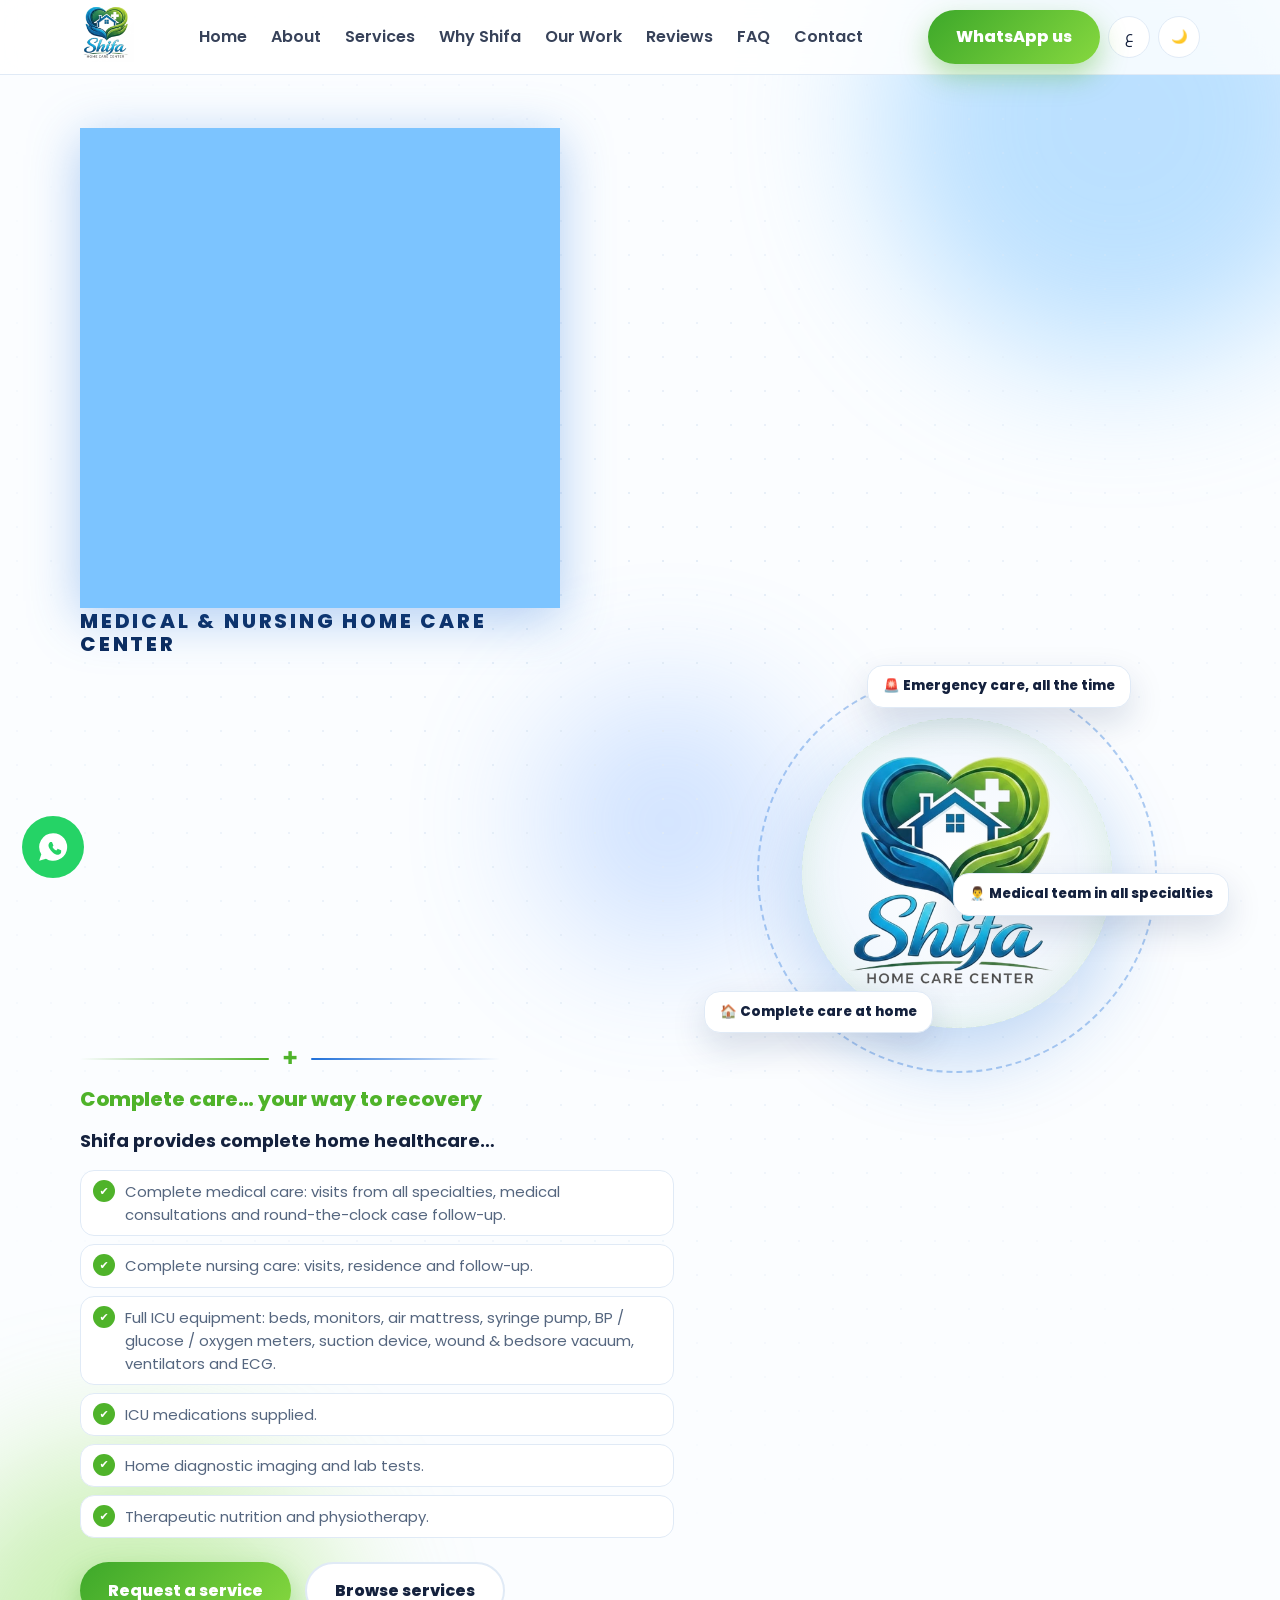
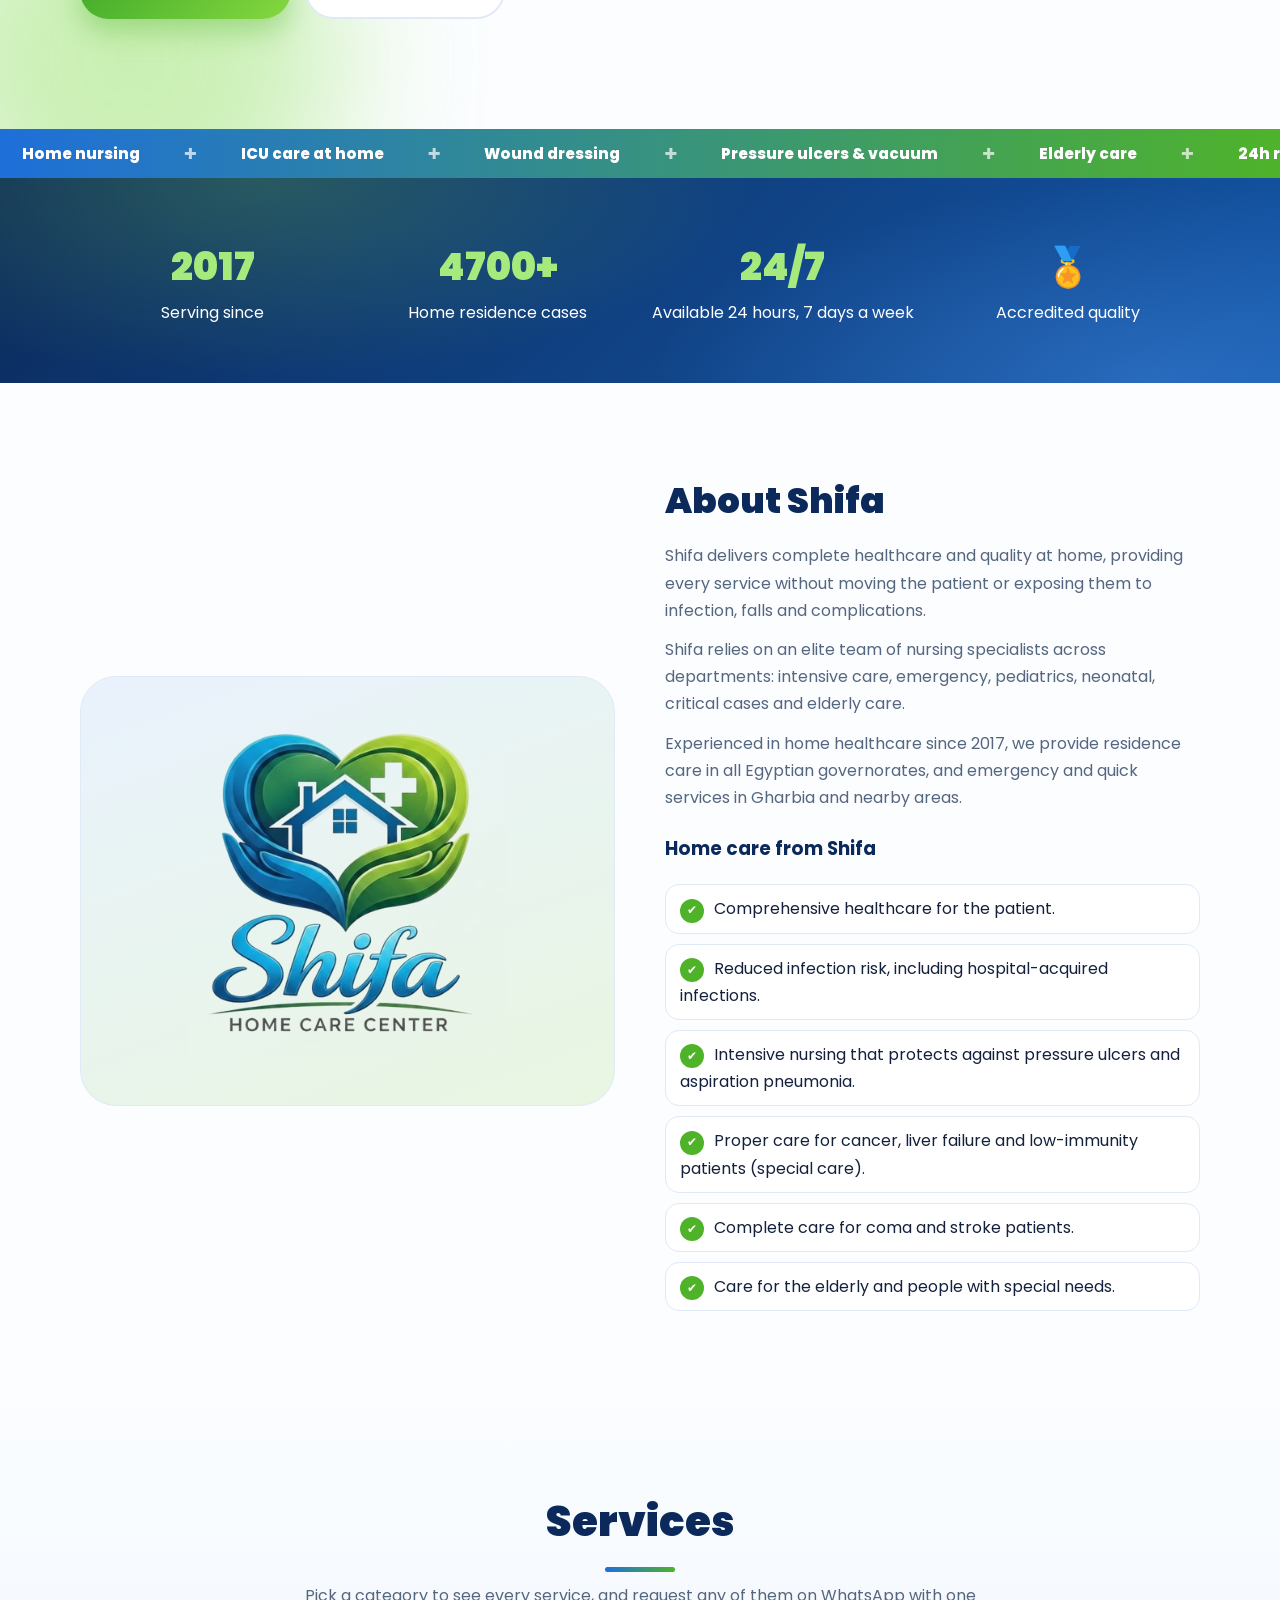
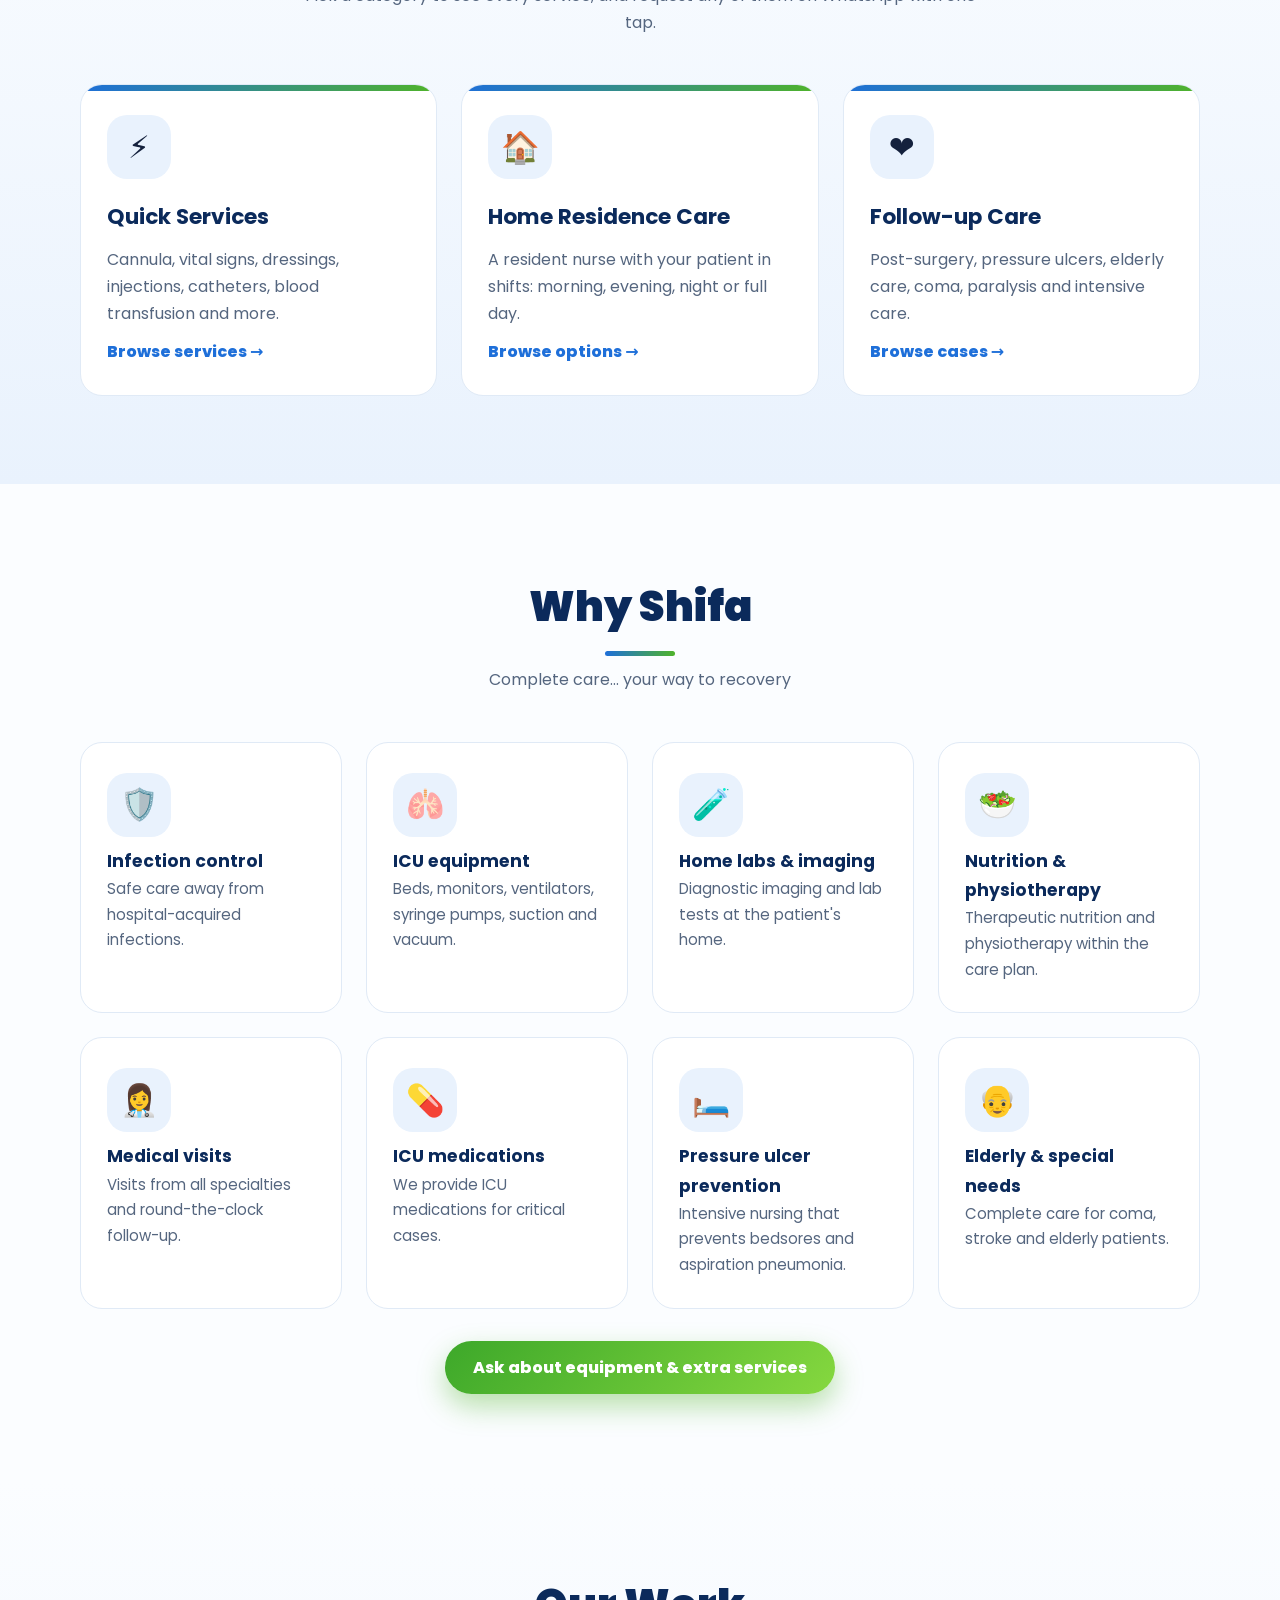
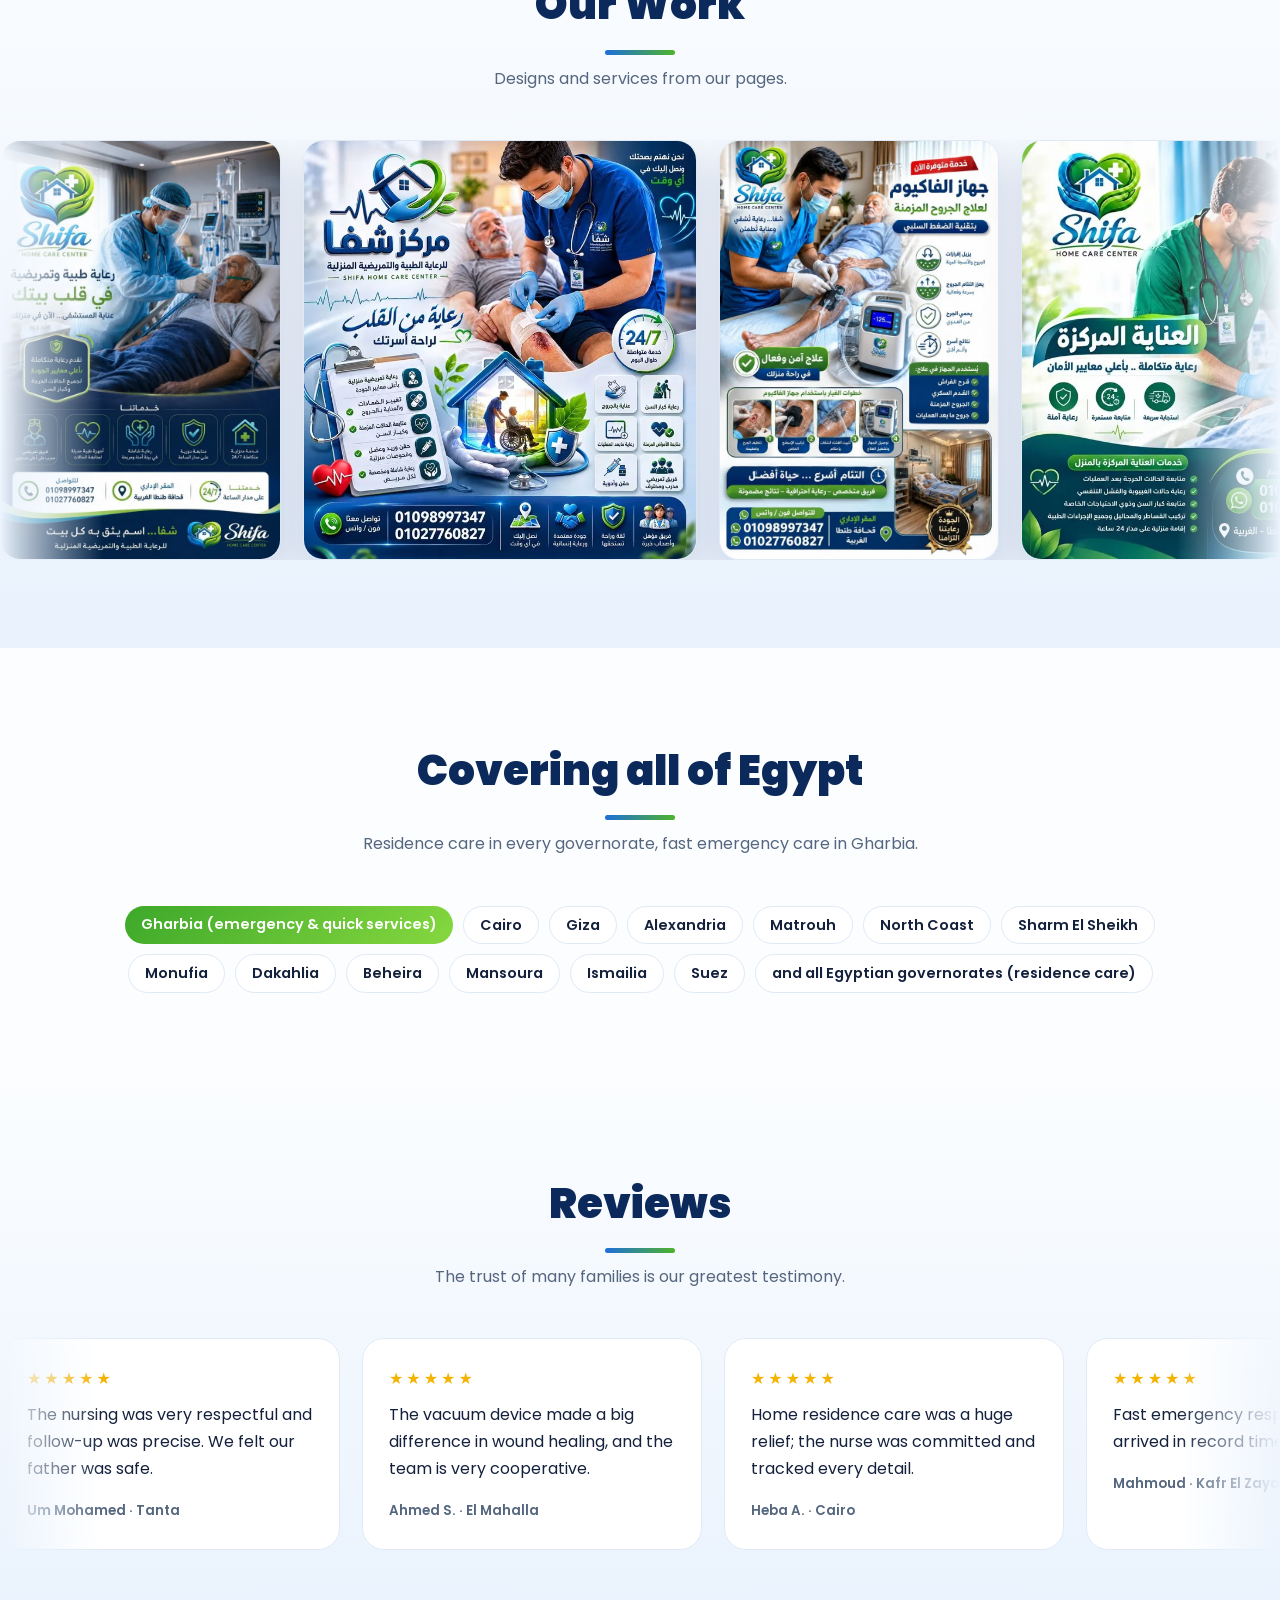
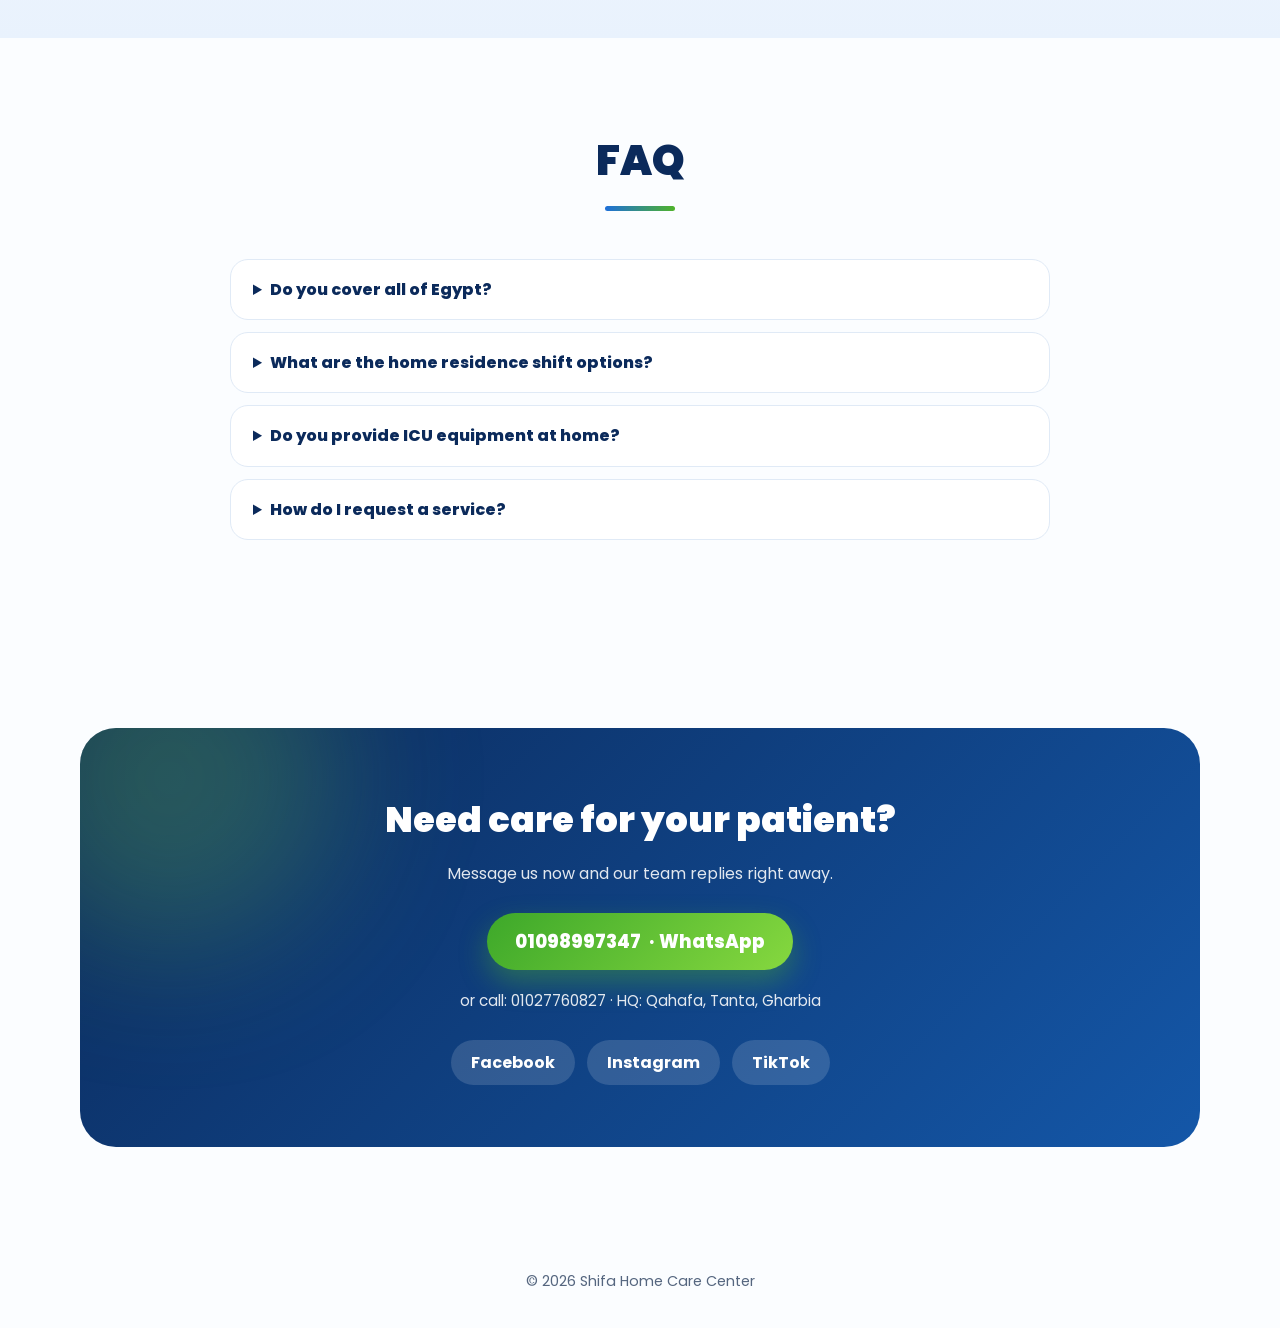
==== commit 65958fd2: "Luxury brand heading, remove pill" ====
--- a/en/index.html
+++ b/en/index.html
@@ -6,13 +6,13 @@
 <meta name="twitter:card" content="summary_large_image"><meta name="twitter:title" content="Shifa Home Care | Home Nursing &amp; ICU Care at Home in Egypt – 24/7"><meta name="twitter:description" content="Shifa Home Care Center: professional home nursing, ICU care at home, wound &amp; pressure-ulcer dressing, elderly care and 24/7 residence nursing across all Egyptian governorates. Call 01098997347."><meta name="twitter:image" content="https://shfaa.online/assets/og.jpg">
 <link rel="icon" href="/assets/favicon.png"><link rel="apple-touch-icon" href="/assets/icon-192.png"><link rel="manifest" href="/manifest.webmanifest">
 <link rel="preconnect" href="https://fonts.googleapis.com"><link rel="preconnect" href="https://fonts.gstatic.com" crossorigin>
-<link href="https://fonts.googleapis.com/css2?family=Cairo:wght@400;600;800;900&family=Poppins:wght@400;600;800&display=swap" rel="stylesheet">
+<link href="https://fonts.googleapis.com/css2?family=Cairo:wght@400;600;800;900&family=Poppins:wght@400;600;800&family=Reem+Kufi:wght@700&family=Playfair+Display:wght@800&display=swap" rel="stylesheet">
 <script>try{var s=localStorage.getItem('theme');document.documentElement.dataset.theme=s||(matchMedia('(prefers-color-scheme:dark)').matches?'dark':'light')}catch(e){document.documentElement.dataset.theme='light'}</script>
 <link rel="stylesheet" href="/style.css">
 <script type="application/ld+json">[{"@context": "https://schema.org", "@type": "MedicalBusiness", "name": "Shifa Home Care Center | مركز شفا للرعاية الطبية والتمريضية المنزلية", "alternateName": ["شفا", "Shfaa", "Shifa Home Care"], "url": "https://shfaa.online/", "logo": "https://shfaa.online/assets/icon-512.png", "image": "https://shfaa.online/assets/og.jpg", "description": "Shifa Home Care Center: professional home nursing, ICU care at home, wound & pressure-ulcer dressing, elderly care and 24/7 residence nursing across all Egyptian governorates. Call 01098997347.", "telephone": ["+201098997347", "+201027760827"], "foundingDate": "2017", "address": {"@type": "PostalAddress", "streetAddress": "Qahafa", "addressLocality": "Tanta", "addressRegion": "Gharbia", "addressCountry": "EG"}, "areaServed": {"@type": "Country", "name": "Egypt"}, "openingHoursSpecification": {"@type": "OpeningHoursSpecification", "dayOfWeek": ["Monday", "Tuesday", "Wednesday", "Thursday", "Friday", "Saturday", "Sunday"], "opens": "00:00", "closes": "23:59"}, "sameAs": ["https://www.facebook.com/share/1HTjj8ZCZ2/", "https://www.instagram.com/shifacenter2025", "https://www.tiktok.com/@shifa.home.care.c"], "availableLanguage": ["Arabic", "English"]}, {"@context": "https://schema.org", "@type": "FAQPage", "mainEntity": [{"@type": "Question", "name": "Do you cover all of Egypt?", "acceptedAnswer": {"@type": "Answer", "text": "Yes. Home residence care is available in all Egyptian governorates, while emergency and quick services are available in Gharbia and nearby areas."}}, {"@type": "Question", "name": "What are the home residence shift options?", "acceptedAnswer": {"@type": "Answer", "text": "Morning (8 AM–2 PM), evening (2 PM–8 PM), night (8 PM–8 AM) or full day (8 AM–8 AM)."}}, {"@type": "Question", "name": "Do you provide ICU equipment at home?", "acceptedAnswer": {"@type": "Answer", "text": "Yes: beds, monitors, air mattresses, syringe pumps, BP/glucose/oxygen meters, suction, wound vacuum, ventilators and ECG."}}, {"@type": "Question", "name": "How do I request a service?", "acceptedAnswer": {"@type": "Answer", "text": "Tap any service on the site and WhatsApp opens with a ready message to 01098997347."}}]}]</script></head><body><div id="bar"></div><header><div class="wrap nav"><a class="brand" href="/en/" aria-label="Shifa"><img class="ll" src="/assets/logo-light.png" alt="Shifa logo" width="58" height="58"><img class="ld" src="/assets/logo-dark.png" alt="" width="58" height="58"></a>
 <nav class="links" id="links"><a href="/en/">Home</a><a href="/en/#about">About</a><a href="/en/#services">Services</a><a href="/en/#why">Why Shifa</a><a href="/en/#gallery">Our Work</a><a href="/en/#reviews">Reviews</a><a href="/en/#faq">FAQ</a><a href="/en/#contact">Contact</a></nav>
 <div class="tools"><a class="btn g" href="https://wa.me/201098997347?text=I%20would%20like%20to%20ask%20about%20your%20services" target="_blank" rel="noopener">WhatsApp us</a><a class="ib" href="/" hreflang="ar" lang="ar" aria-label="العربية">ع</a><button class="ib" id="tg" aria-label="Theme">🌙</button><button class="ib burger" id="bg" aria-label="Menu">☰</button></div></div></header><main><section class="hero"><div class="blob b1"></div><div class="blob b2"></div><div class="blob b3"></div><div class="dots"></div><div class="fx" aria-hidden="true"><i style="left:6%;font-size:22px;animation-delay:-0s">+</i><i style="left:18%;font-size:34px;animation-delay:-4s">+</i><i style="left:31%;font-size:18px;animation-delay:-8s">+</i><i style="left:47%;font-size:28px;animation-delay:-2s">+</i><i style="left:63%;font-size:20px;animation-delay:-6s">+</i><i style="left:76%;font-size:36px;animation-delay:-10s">+</i><i style="left:88%;font-size:24px;animation-delay:-1s">+</i><i style="left:95%;font-size:18px;animation-delay:-5s">+</i></div><div class="wrap">
-<div><span class="pill"><i></i>Serving all of Egypt · Fast emergency care in Gharbia</span><h1><span>Shifa Medical & Nursing Home Care Center</span></h1><p class="tag">Complete care… your way to recovery</p><p class="lead">Shifa provides complete home healthcare…</p><ul class="bul"><li style="--d:0.3s">Complete medical care: visits from all specialties, medical consultations and round-the-clock case follow-up.</li><li style="--d:0.42s">Complete nursing care: visits, residence and follow-up.</li><li style="--d:0.54s">Full ICU equipment: beds, monitors, air mattress, syringe pump, BP / glucose / oxygen meters, suction device, wound & bedsore vacuum, ventilators and ECG.</li><li style="--d:0.6599999999999999s">ICU medications supplied.</li><li style="--d:0.78s">Home diagnostic imaging and lab tests.</li><li style="--d:0.8999999999999999s">Therapeutic nutrition and physiotherapy.</li></ul>
+<div><h1><span class="b1">Shifa</span><span class="b2">Medical & Nursing Home Care Center</span></h1><div class="orn" aria-hidden="true"><i></i><b>✚</b><i></i></div><p class="tag">Complete care… your way to recovery</p><p class="lead">Shifa provides complete home healthcare…</p><ul class="bul"><li style="--d:0.3s">Complete medical care: visits from all specialties, medical consultations and round-the-clock case follow-up.</li><li style="--d:0.42s">Complete nursing care: visits, residence and follow-up.</li><li style="--d:0.54s">Full ICU equipment: beds, monitors, air mattress, syringe pump, BP / glucose / oxygen meters, suction device, wound & bedsore vacuum, ventilators and ECG.</li><li style="--d:0.6599999999999999s">ICU medications supplied.</li><li style="--d:0.78s">Home diagnostic imaging and lab tests.</li><li style="--d:0.8999999999999999s">Therapeutic nutrition and physiotherapy.</li></ul>
 <div class="cta"><a class="btn g" href="https://wa.me/201098997347?text=I%20would%20like%20to%20request%3A" target="_blank" rel="noopener">Request a service</a><a class="btn o" href="#services">Browse services</a></div></div>
 <div class="visual"><div class="ring"></div><div class="ring r2"></div><div class="orb"><img class="ll" src="/assets/logo-light.png" alt="Shifa" width="250" height="250"><img class="ld" src="/assets/logo-dark.png" alt="" width="250" height="250"></div>
 <div class="chip a">🚨 Emergency care, all the time</div><div class="chip b">🏠 Complete care at home</div><div class="chip c">👨‍⚕️ Medical team in all specialties</div></div></div>
--- a/style.css
+++ b/style.css
@@ -166,4 +166,15 @@
 .visual{min-height:330px}.chip{max-width:47%;text-align:center;line-height:1.4;font-size:.7rem}
 .chip.a{top:0;inset-inline-start:50%;margin-inline-start:-23.5%;max-width:47%}.chip.b{bottom:0;inset-inline-start:0}.chip.c{display:block;top:auto;bottom:0;inset-inline-end:0}
 .stats b{font-size:1.8rem}.tick{padding:9px 0}.trk span{font-size:.85rem}
-.about .sub{font-size:1.05rem}.ticks li{font-size:.9rem}}+.about .sub{font-size:1.05rem}.ticks li{font-size:.9rem}}
+h1{line-height:1.15}
+h1 .b1{display:block;font-family:"Reem Kufi",Cairo,sans-serif;font-weight:700;font-size:clamp(3.6rem,9vw,6.6rem);line-height:1.15;letter-spacing:.01em;filter:drop-shadow(0 10px 26px rgba(30,111,217,.35))}
+[lang=en] h1 .b1{font-family:"Playfair Display",Georgia,serif;font-weight:800;letter-spacing:.02em}
+h1 .b2{display:block;background:none;-webkit-background-clip:border-box;background-clip:border-box;-webkit-text-fill-color:currentColor;color:var(--navy);animation:none;font-size:clamp(1.05rem,2.3vw,1.6rem);font-weight:800;letter-spacing:.04em;margin-top:2px}
+[lang=en] h1 .b2{font-size:clamp(.95rem,2vw,1.25rem);letter-spacing:.14em;text-transform:uppercase}
+.orn{display:flex;align-items:center;gap:14px;margin:14px 0 6px;max-width:420px}
+.orn i{flex:1;height:2px;border-radius:2px;background:linear-gradient(90deg,transparent,var(--green))}.orn i:last-child{background:linear-gradient(270deg,transparent,var(--blue))}
+.orn b{color:var(--green);font-size:1.1rem;animation:pulse2 2.4s ease-in-out infinite}
+@keyframes pulse2{50%{transform:scale(1.35) rotate(90deg)}}
+.hero{padding-top:128px}
+@media(max-width:700px){h1 .b1{font-size:3.5rem}h1 .b2{font-size:1.02rem}.orn{margin:10px 0 4px}.hero{padding:88px 0 56px}.tag{margin-top:2px}.hero p.lead{font-size:.92rem;margin:8px 0 12px}.bul{gap:7px;margin-bottom:18px}}
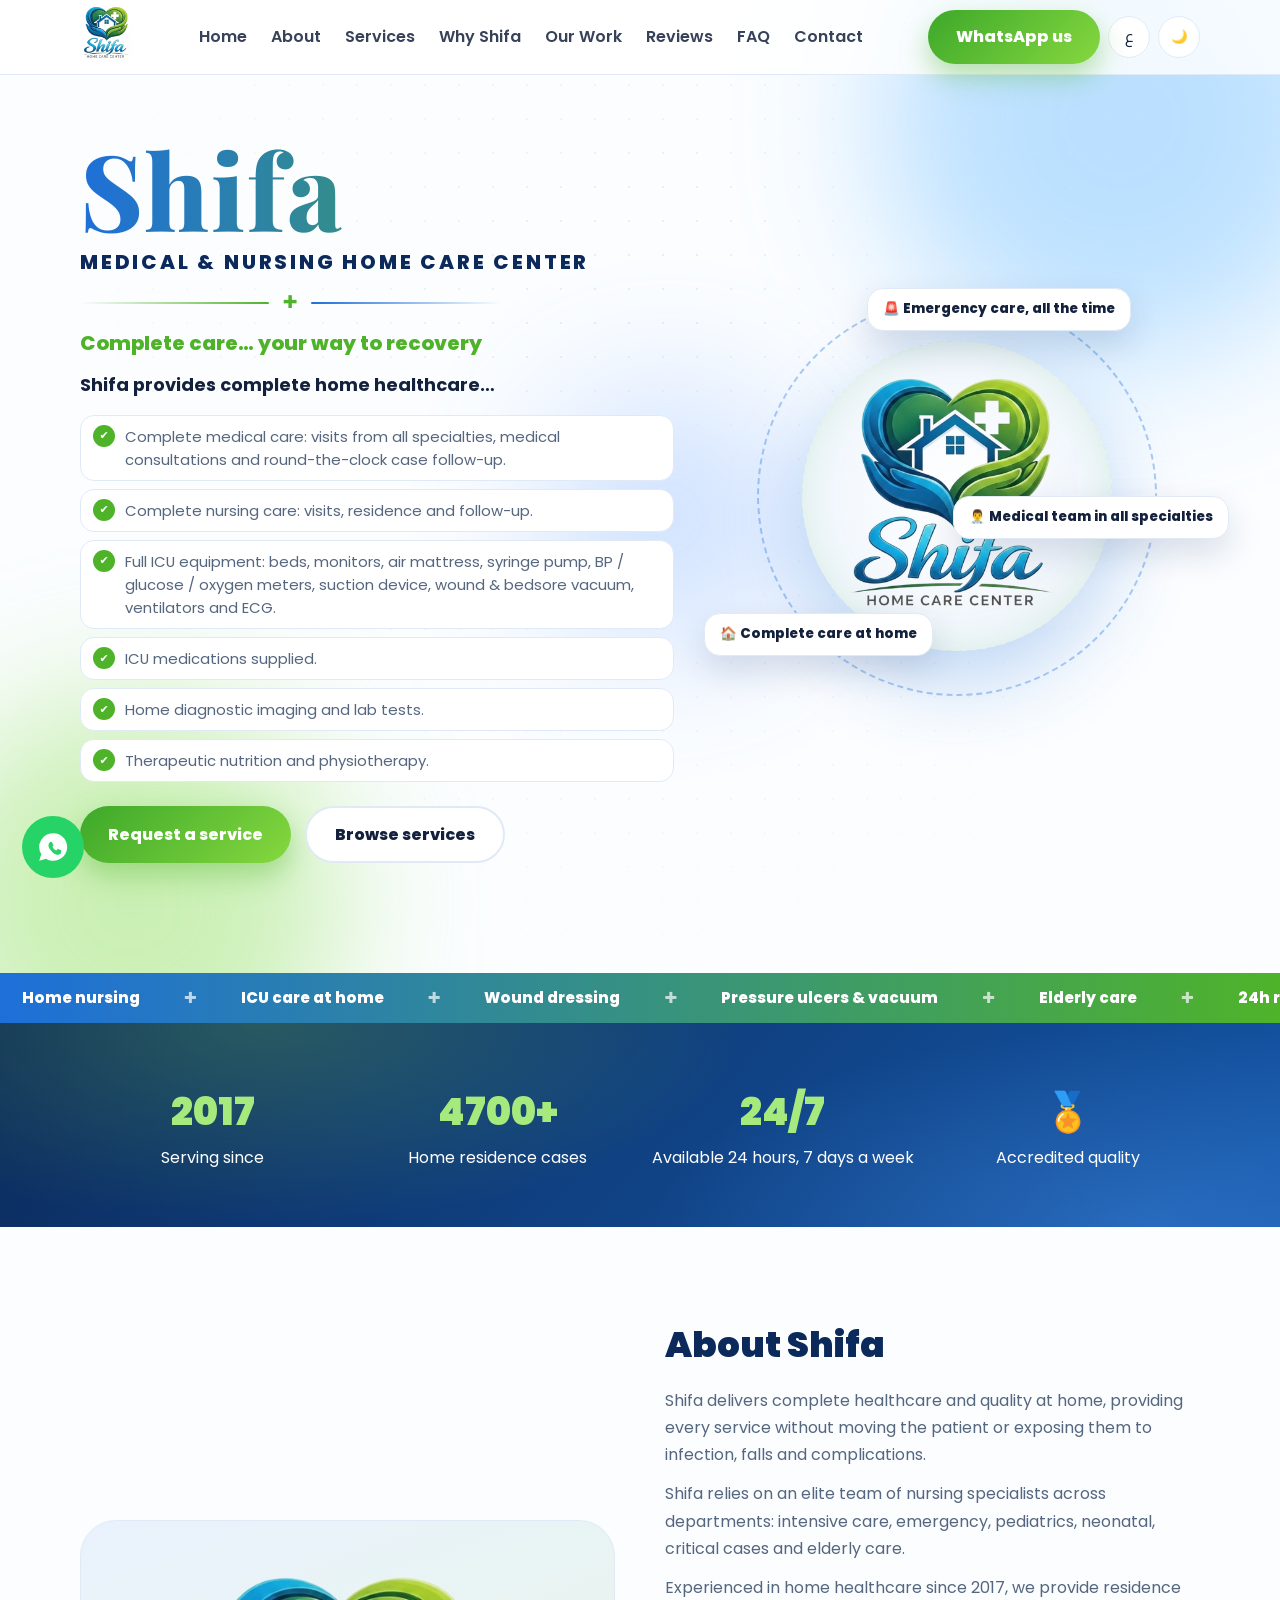
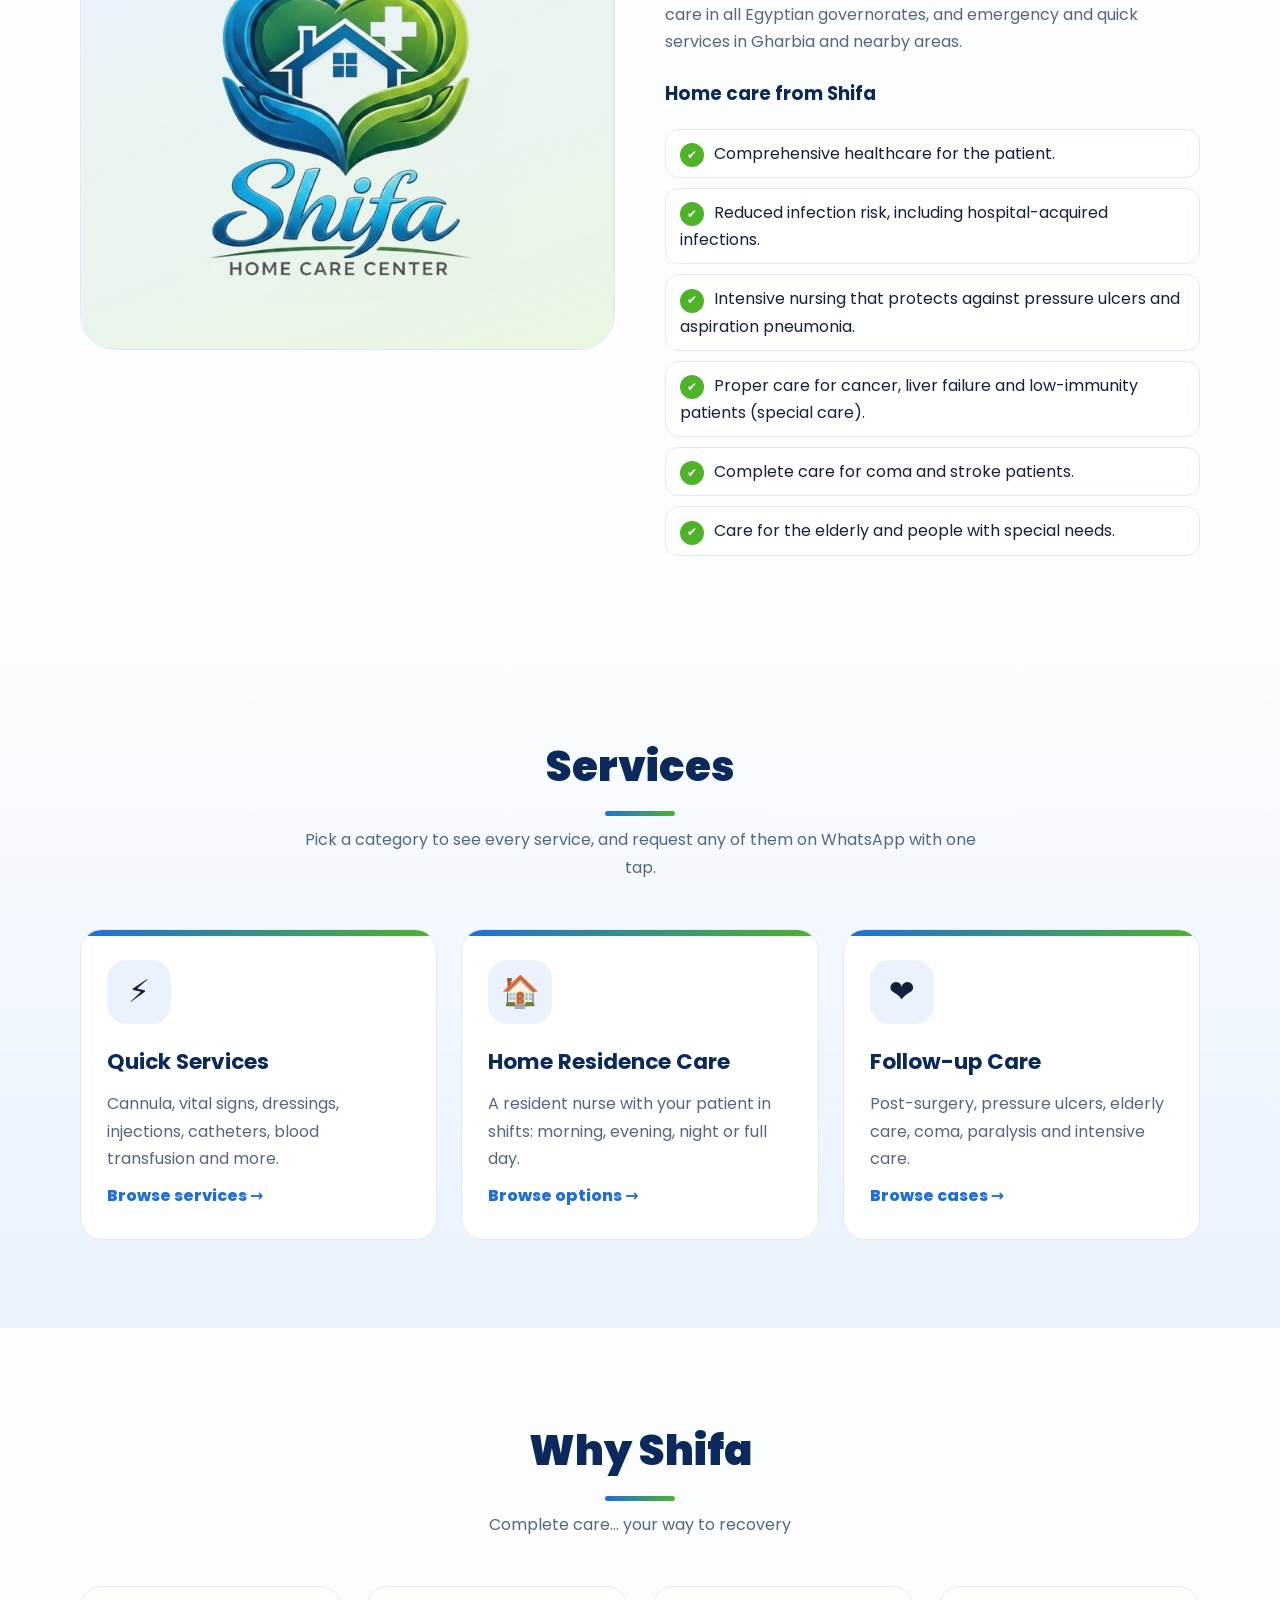
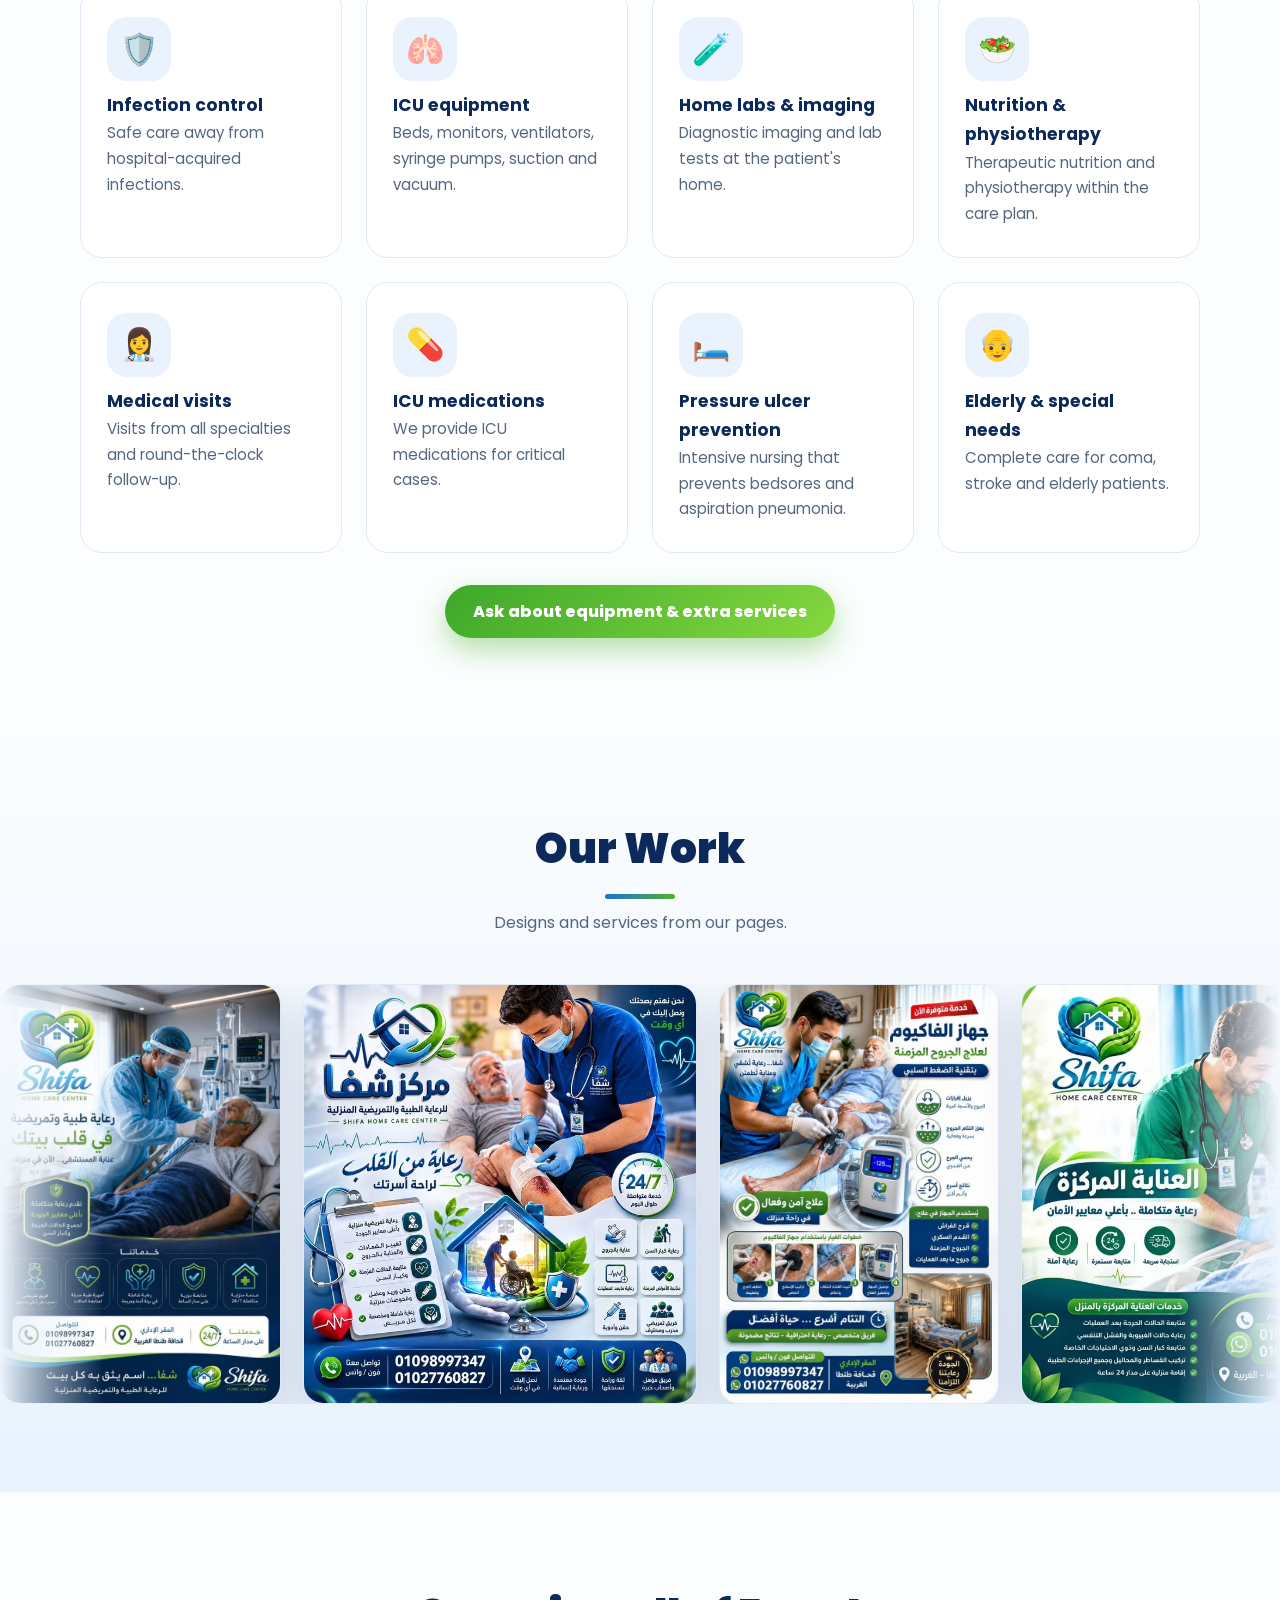
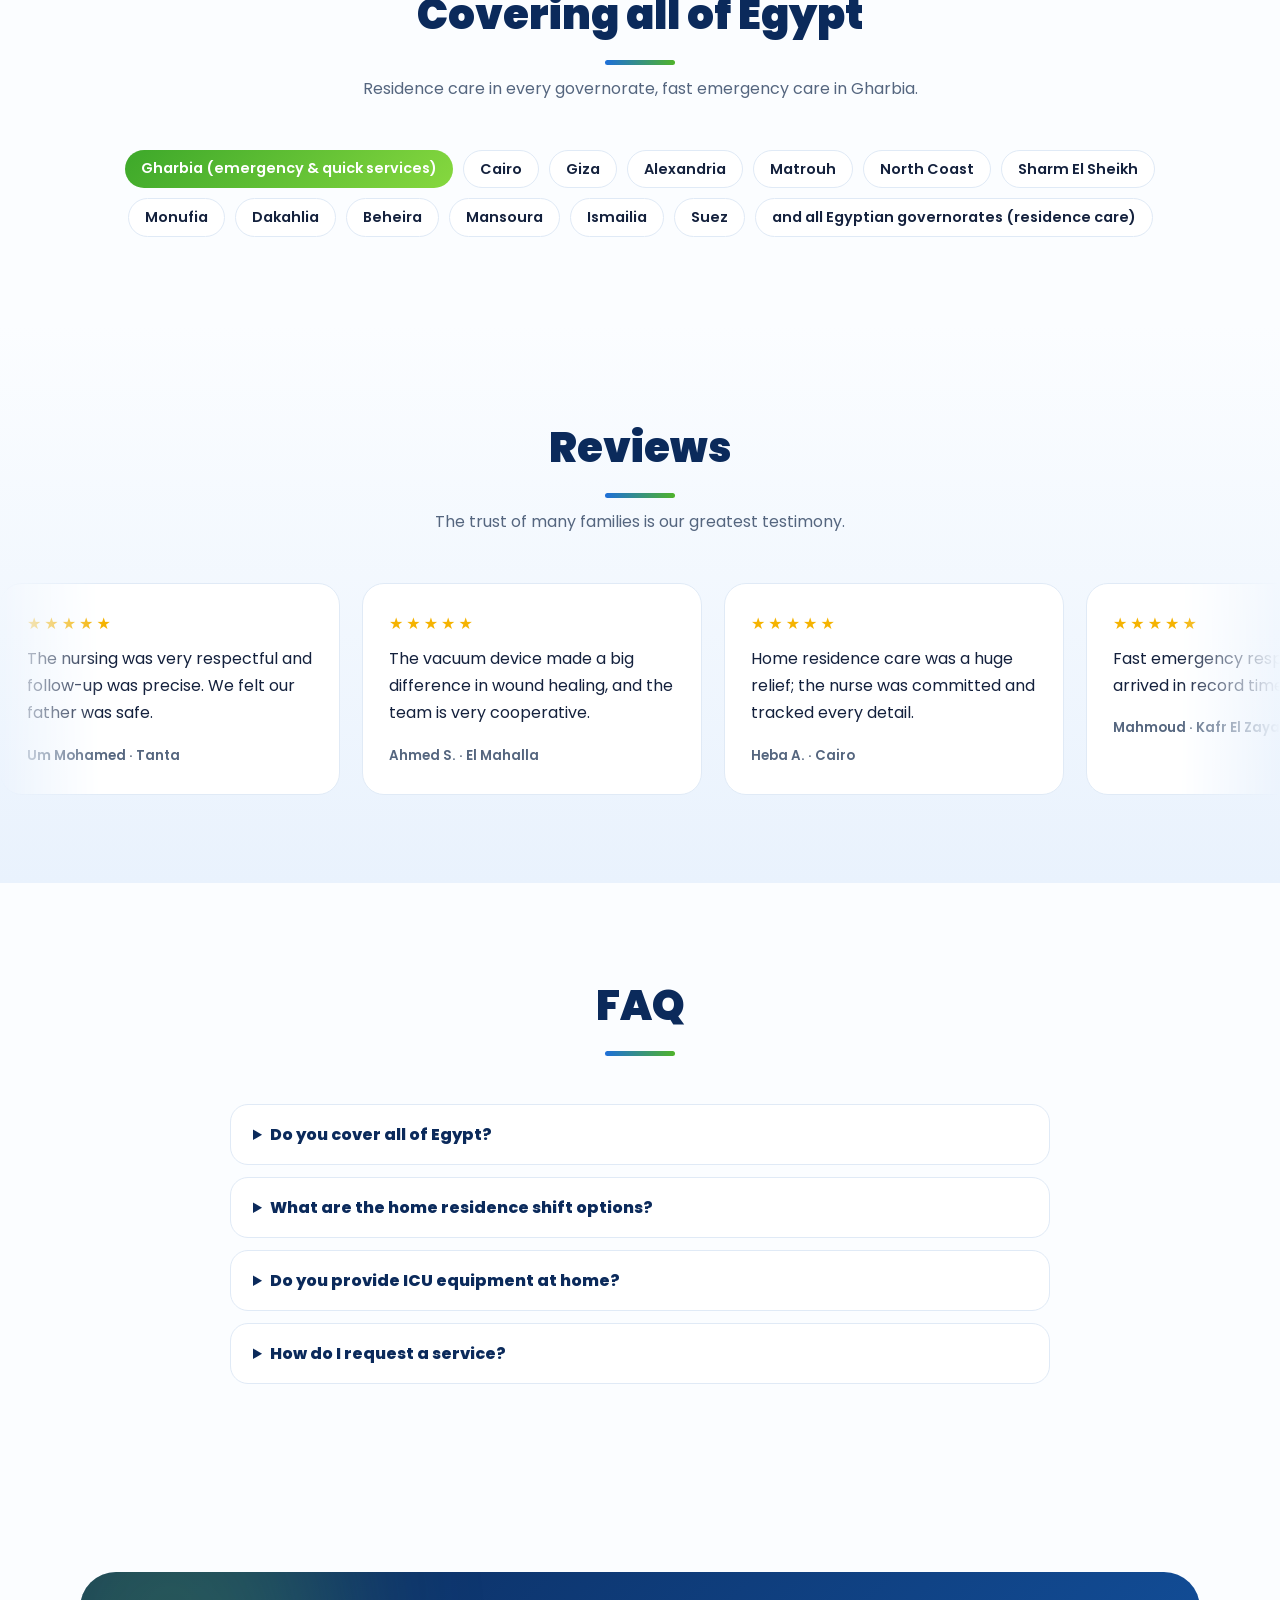
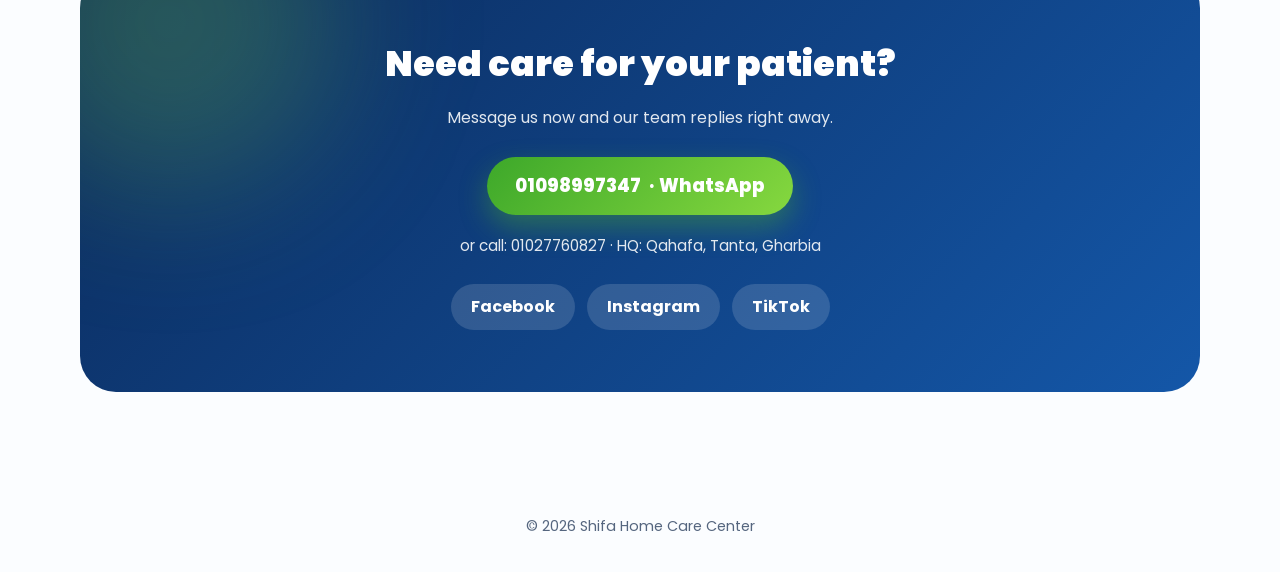
==== commit 53dab690: "Fix title class collision" ====
--- a/en/index.html
+++ b/en/index.html
@@ -12,7 +12,7 @@
 <script type="application/ld+json">[{"@context": "https://schema.org", "@type": "MedicalBusiness", "name": "Shifa Home Care Center | مركز شفا للرعاية الطبية والتمريضية المنزلية", "alternateName": ["شفا", "Shfaa", "Shifa Home Care"], "url": "https://shfaa.online/", "logo": "https://shfaa.online/assets/icon-512.png", "image": "https://shfaa.online/assets/og.jpg", "description": "Shifa Home Care Center: professional home nursing, ICU care at home, wound & pressure-ulcer dressing, elderly care and 24/7 residence nursing across all Egyptian governorates. Call 01098997347.", "telephone": ["+201098997347", "+201027760827"], "foundingDate": "2017", "address": {"@type": "PostalAddress", "streetAddress": "Qahafa", "addressLocality": "Tanta", "addressRegion": "Gharbia", "addressCountry": "EG"}, "areaServed": {"@type": "Country", "name": "Egypt"}, "openingHoursSpecification": {"@type": "OpeningHoursSpecification", "dayOfWeek": ["Monday", "Tuesday", "Wednesday", "Thursday", "Friday", "Saturday", "Sunday"], "opens": "00:00", "closes": "23:59"}, "sameAs": ["https://www.facebook.com/share/1HTjj8ZCZ2/", "https://www.instagram.com/shifacenter2025", "https://www.tiktok.com/@shifa.home.care.c"], "availableLanguage": ["Arabic", "English"]}, {"@context": "https://schema.org", "@type": "FAQPage", "mainEntity": [{"@type": "Question", "name": "Do you cover all of Egypt?", "acceptedAnswer": {"@type": "Answer", "text": "Yes. Home residence care is available in all Egyptian governorates, while emergency and quick services are available in Gharbia and nearby areas."}}, {"@type": "Question", "name": "What are the home residence shift options?", "acceptedAnswer": {"@type": "Answer", "text": "Morning (8 AM–2 PM), evening (2 PM–8 PM), night (8 PM–8 AM) or full day (8 AM–8 AM)."}}, {"@type": "Question", "name": "Do you provide ICU equipment at home?", "acceptedAnswer": {"@type": "Answer", "text": "Yes: beds, monitors, air mattresses, syringe pumps, BP/glucose/oxygen meters, suction, wound vacuum, ventilators and ECG."}}, {"@type": "Question", "name": "How do I request a service?", "acceptedAnswer": {"@type": "Answer", "text": "Tap any service on the site and WhatsApp opens with a ready message to 01098997347."}}]}]</script></head><body><div id="bar"></div><header><div class="wrap nav"><a class="brand" href="/en/" aria-label="Shifa"><img class="ll" src="/assets/logo-light.png" alt="Shifa logo" width="58" height="58"><img class="ld" src="/assets/logo-dark.png" alt="" width="58" height="58"></a>
 <nav class="links" id="links"><a href="/en/">Home</a><a href="/en/#about">About</a><a href="/en/#services">Services</a><a href="/en/#why">Why Shifa</a><a href="/en/#gallery">Our Work</a><a href="/en/#reviews">Reviews</a><a href="/en/#faq">FAQ</a><a href="/en/#contact">Contact</a></nav>
 <div class="tools"><a class="btn g" href="https://wa.me/201098997347?text=I%20would%20like%20to%20ask%20about%20your%20services" target="_blank" rel="noopener">WhatsApp us</a><a class="ib" href="/" hreflang="ar" lang="ar" aria-label="العربية">ع</a><button class="ib" id="tg" aria-label="Theme">🌙</button><button class="ib burger" id="bg" aria-label="Menu">☰</button></div></div></header><main><section class="hero"><div class="blob b1"></div><div class="blob b2"></div><div class="blob b3"></div><div class="dots"></div><div class="fx" aria-hidden="true"><i style="left:6%;font-size:22px;animation-delay:-0s">+</i><i style="left:18%;font-size:34px;animation-delay:-4s">+</i><i style="left:31%;font-size:18px;animation-delay:-8s">+</i><i style="left:47%;font-size:28px;animation-delay:-2s">+</i><i style="left:63%;font-size:20px;animation-delay:-6s">+</i><i style="left:76%;font-size:36px;animation-delay:-10s">+</i><i style="left:88%;font-size:24px;animation-delay:-1s">+</i><i style="left:95%;font-size:18px;animation-delay:-5s">+</i></div><div class="wrap">
-<div><h1><span class="b1">Shifa</span><span class="b2">Medical & Nursing Home Care Center</span></h1><div class="orn" aria-hidden="true"><i></i><b>✚</b><i></i></div><p class="tag">Complete care… your way to recovery</p><p class="lead">Shifa provides complete home healthcare…</p><ul class="bul"><li style="--d:0.3s">Complete medical care: visits from all specialties, medical consultations and round-the-clock case follow-up.</li><li style="--d:0.42s">Complete nursing care: visits, residence and follow-up.</li><li style="--d:0.54s">Full ICU equipment: beds, monitors, air mattress, syringe pump, BP / glucose / oxygen meters, suction device, wound & bedsore vacuum, ventilators and ECG.</li><li style="--d:0.6599999999999999s">ICU medications supplied.</li><li style="--d:0.78s">Home diagnostic imaging and lab tests.</li><li style="--d:0.8999999999999999s">Therapeutic nutrition and physiotherapy.</li></ul>
+<div><h1><span class="t1">Shifa</span><span class="t2">Medical & Nursing Home Care Center</span></h1><div class="orn" aria-hidden="true"><i></i><b>✚</b><i></i></div><p class="tag">Complete care… your way to recovery</p><p class="lead">Shifa provides complete home healthcare…</p><ul class="bul"><li style="--d:0.3s">Complete medical care: visits from all specialties, medical consultations and round-the-clock case follow-up.</li><li style="--d:0.42s">Complete nursing care: visits, residence and follow-up.</li><li style="--d:0.54s">Full ICU equipment: beds, monitors, air mattress, syringe pump, BP / glucose / oxygen meters, suction device, wound & bedsore vacuum, ventilators and ECG.</li><li style="--d:0.6599999999999999s">ICU medications supplied.</li><li style="--d:0.78s">Home diagnostic imaging and lab tests.</li><li style="--d:0.8999999999999999s">Therapeutic nutrition and physiotherapy.</li></ul>
 <div class="cta"><a class="btn g" href="https://wa.me/201098997347?text=I%20would%20like%20to%20request%3A" target="_blank" rel="noopener">Request a service</a><a class="btn o" href="#services">Browse services</a></div></div>
 <div class="visual"><div class="ring"></div><div class="ring r2"></div><div class="orb"><img class="ll" src="/assets/logo-light.png" alt="Shifa" width="250" height="250"><img class="ld" src="/assets/logo-dark.png" alt="" width="250" height="250"></div>
 <div class="chip a">🚨 Emergency care, all the time</div><div class="chip b">🏠 Complete care at home</div><div class="chip c">👨‍⚕️ Medical team in all specialties</div></div></div>
--- a/style.css
+++ b/style.css
@@ -168,13 +168,13 @@
 .stats b{font-size:1.8rem}.tick{padding:9px 0}.trk span{font-size:.85rem}
 .about .sub{font-size:1.05rem}.ticks li{font-size:.9rem}}
 h1{line-height:1.15}
-h1 .b1{display:block;font-family:"Reem Kufi",Cairo,sans-serif;font-weight:700;font-size:clamp(3.6rem,9vw,6.6rem);line-height:1.15;letter-spacing:.01em;filter:drop-shadow(0 10px 26px rgba(30,111,217,.35))}
-[lang=en] h1 .b1{font-family:"Playfair Display",Georgia,serif;font-weight:800;letter-spacing:.02em}
-h1 .b2{display:block;background:none;-webkit-background-clip:border-box;background-clip:border-box;-webkit-text-fill-color:currentColor;color:var(--navy);animation:none;font-size:clamp(1.05rem,2.3vw,1.6rem);font-weight:800;letter-spacing:.04em;margin-top:2px}
-[lang=en] h1 .b2{font-size:clamp(.95rem,2vw,1.25rem);letter-spacing:.14em;text-transform:uppercase}
+h1 .t1{display:block;font-family:"Reem Kufi",Cairo,sans-serif;font-weight:700;font-size:clamp(3.6rem,9vw,6.6rem);line-height:1.15;letter-spacing:.01em}
+[lang=en] h1 .t1{font-family:"Playfair Display",Georgia,serif;font-weight:800;letter-spacing:.02em}
+h1 .t2{display:block;background:none;-webkit-background-clip:border-box;background-clip:border-box;-webkit-text-fill-color:currentColor;color:var(--navy);animation:none;font-size:clamp(1.05rem,2.3vw,1.6rem);font-weight:800;letter-spacing:.04em;margin-top:2px}
+[lang=en] h1 .t2{font-size:clamp(.95rem,2vw,1.25rem);letter-spacing:.14em;text-transform:uppercase}
 .orn{display:flex;align-items:center;gap:14px;margin:14px 0 6px;max-width:420px}
 .orn i{flex:1;height:2px;border-radius:2px;background:linear-gradient(90deg,transparent,var(--green))}.orn i:last-child{background:linear-gradient(270deg,transparent,var(--blue))}
 .orn b{color:var(--green);font-size:1.1rem;animation:pulse2 2.4s ease-in-out infinite}
 @keyframes pulse2{50%{transform:scale(1.35) rotate(90deg)}}
 .hero{padding-top:128px}
-@media(max-width:700px){h1 .b1{font-size:3.5rem}h1 .b2{font-size:1.02rem}.orn{margin:10px 0 4px}.hero{padding:88px 0 56px}.tag{margin-top:2px}.hero p.lead{font-size:.92rem;margin:8px 0 12px}.bul{gap:7px;margin-bottom:18px}}+@media(max-width:700px){h1 .t1{font-size:3.5rem}h1 .t2{font-size:1.02rem}.orn{margin:10px 0 4px}.hero{padding:88px 0 56px}.tag{margin-top:2px}.hero p.lead{font-size:.92rem;margin:8px 0 12px}.bul{gap:7px;margin-bottom:18px}}
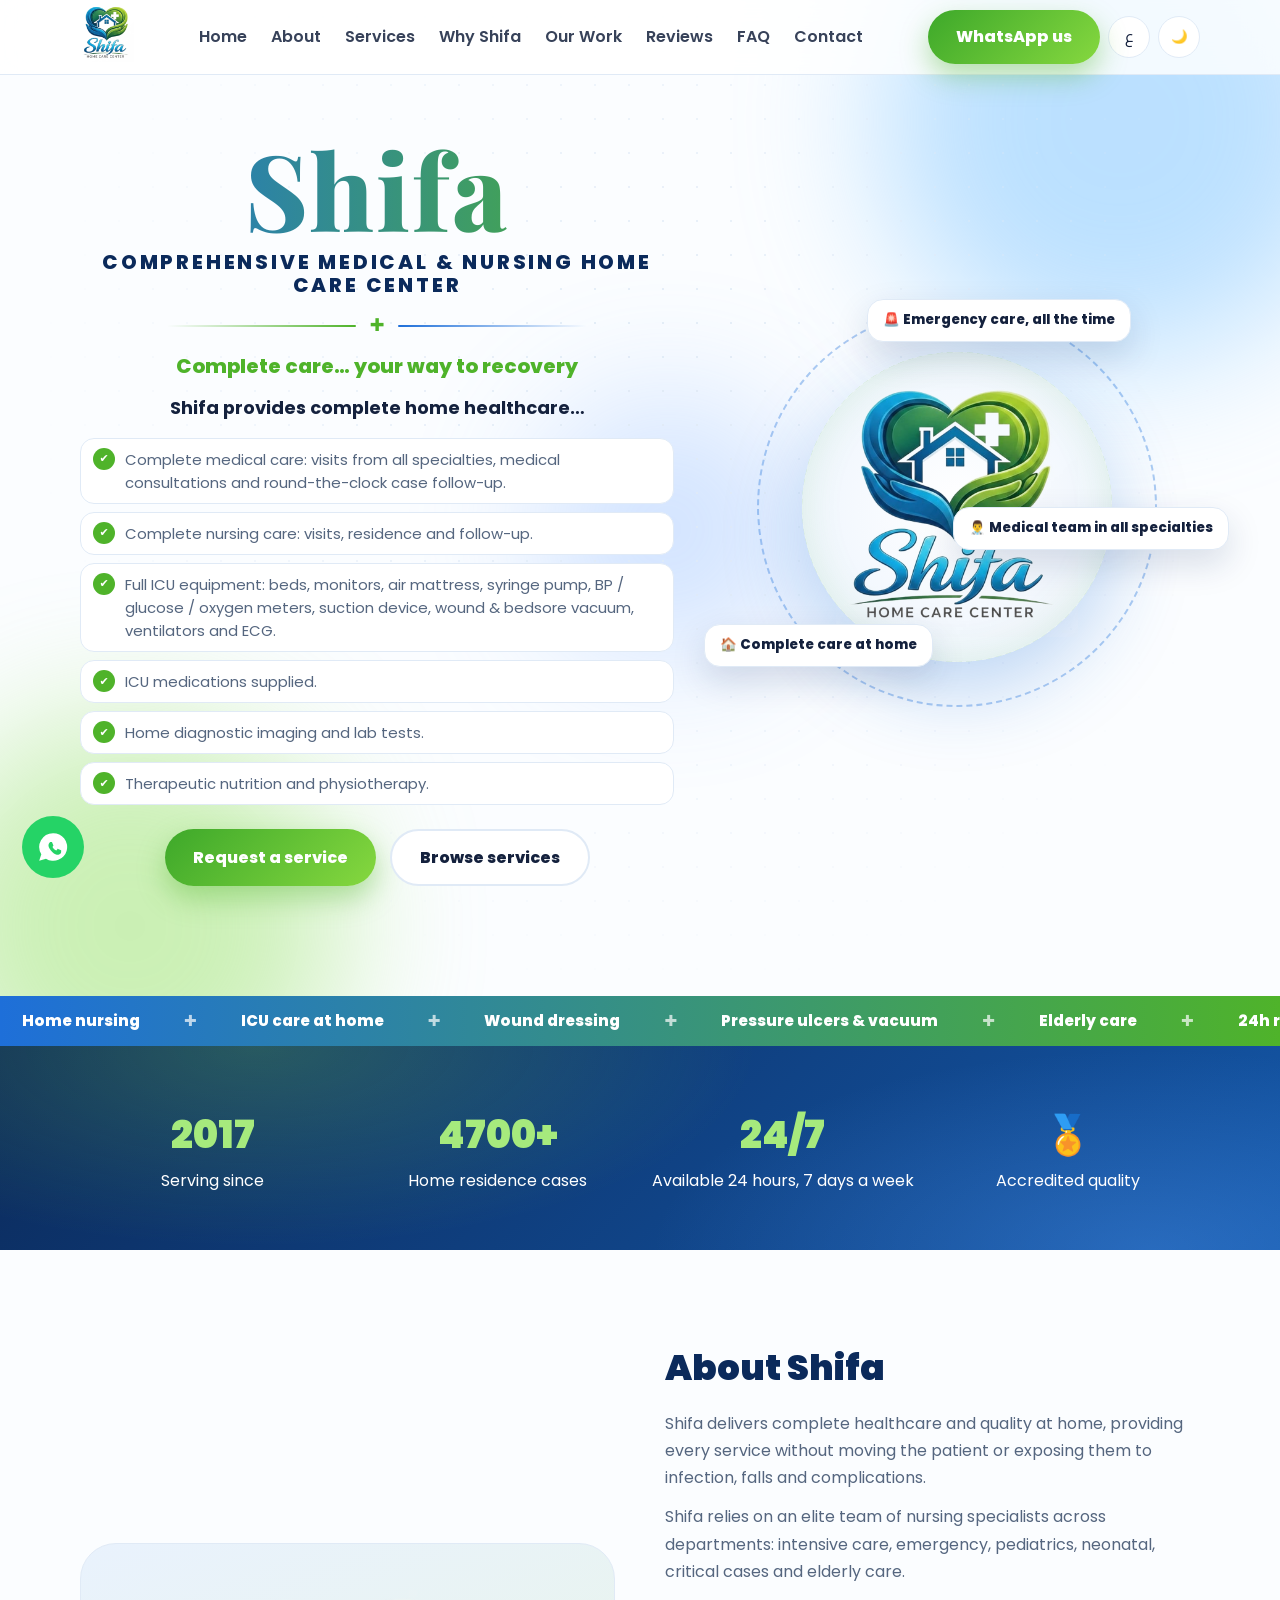
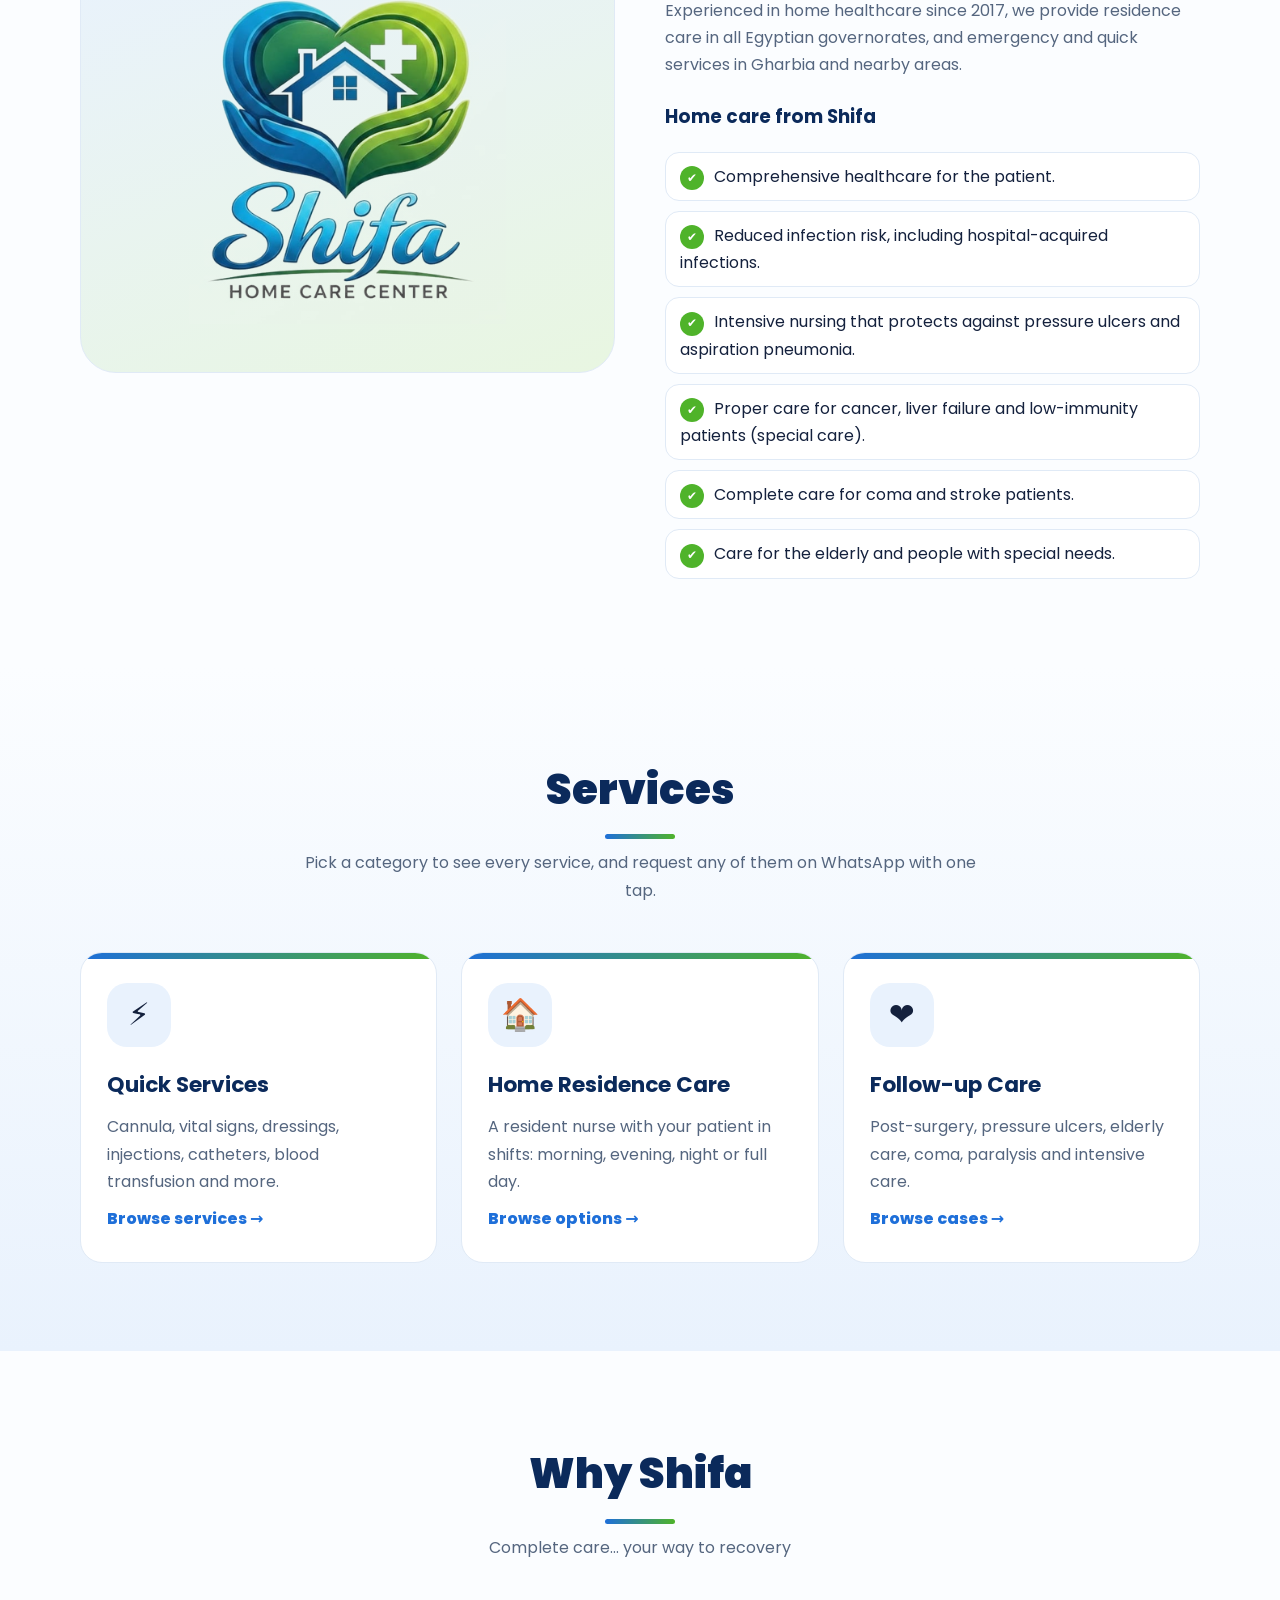
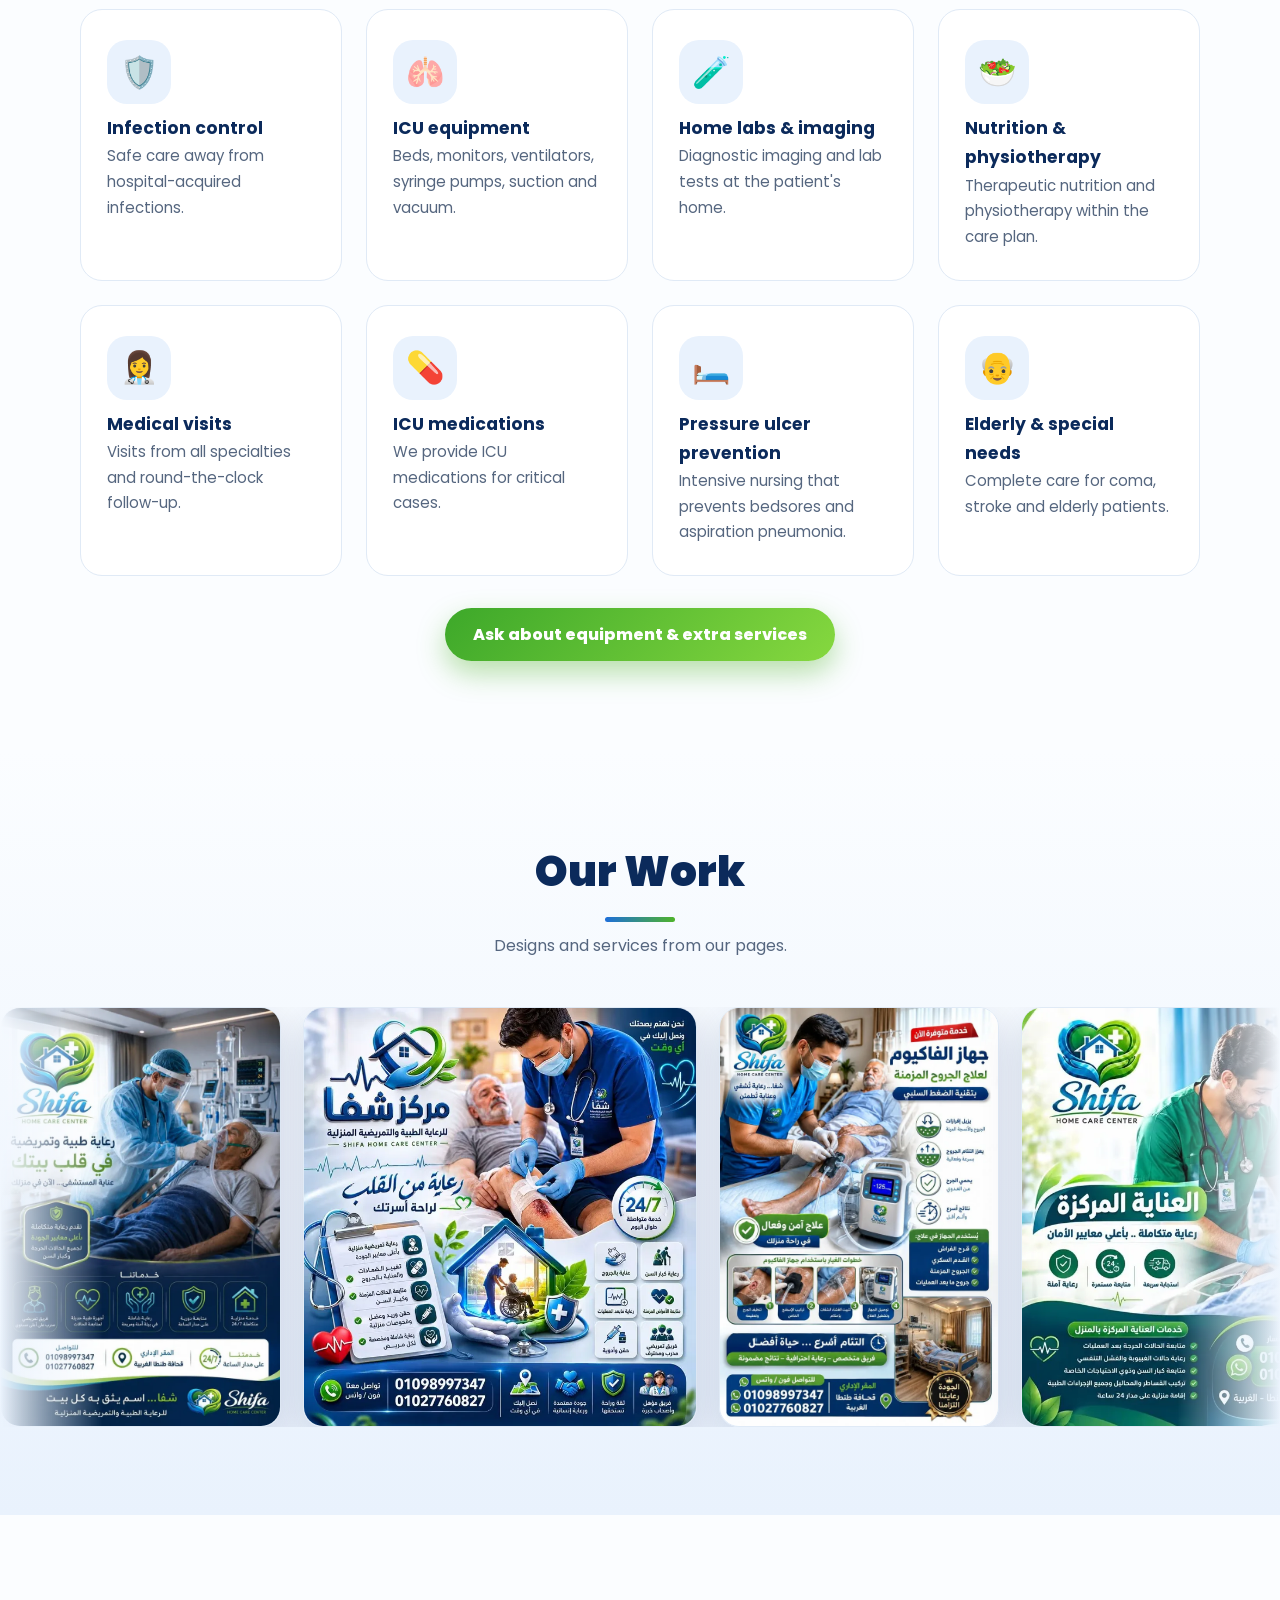
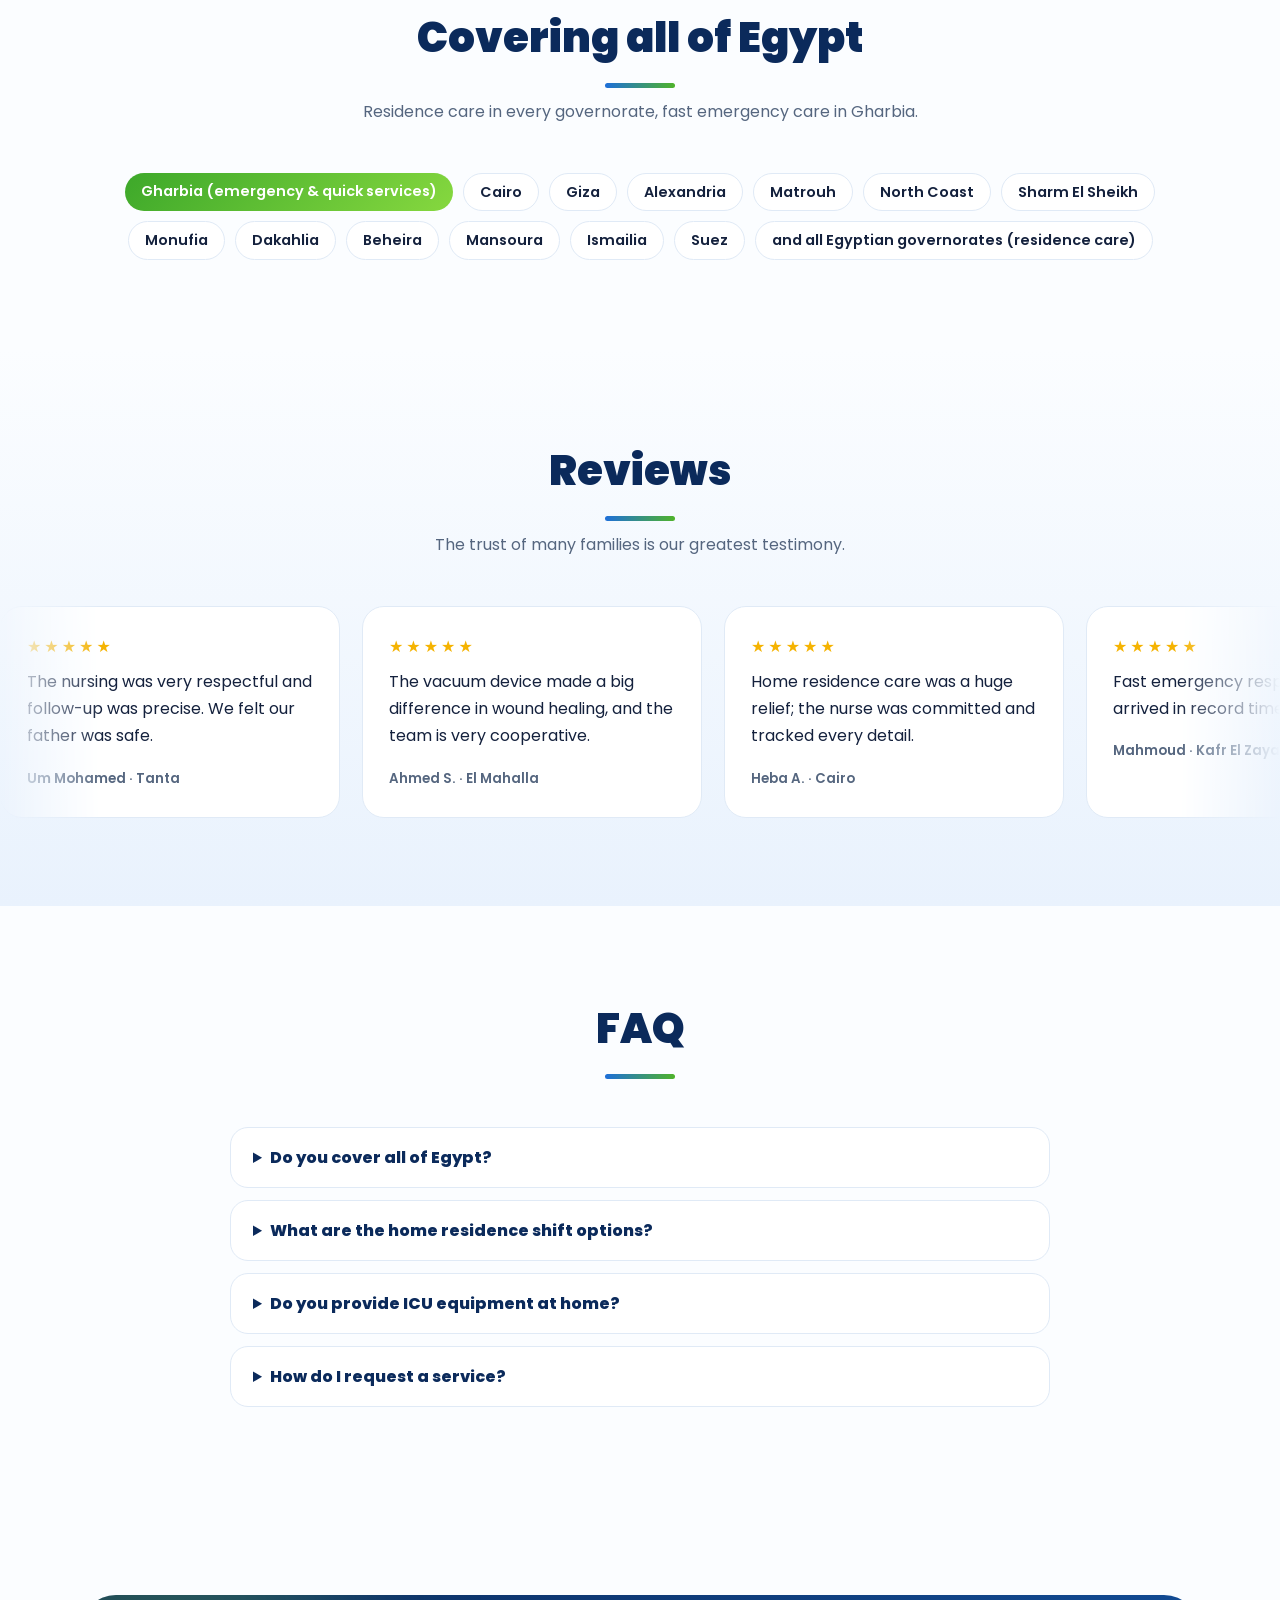
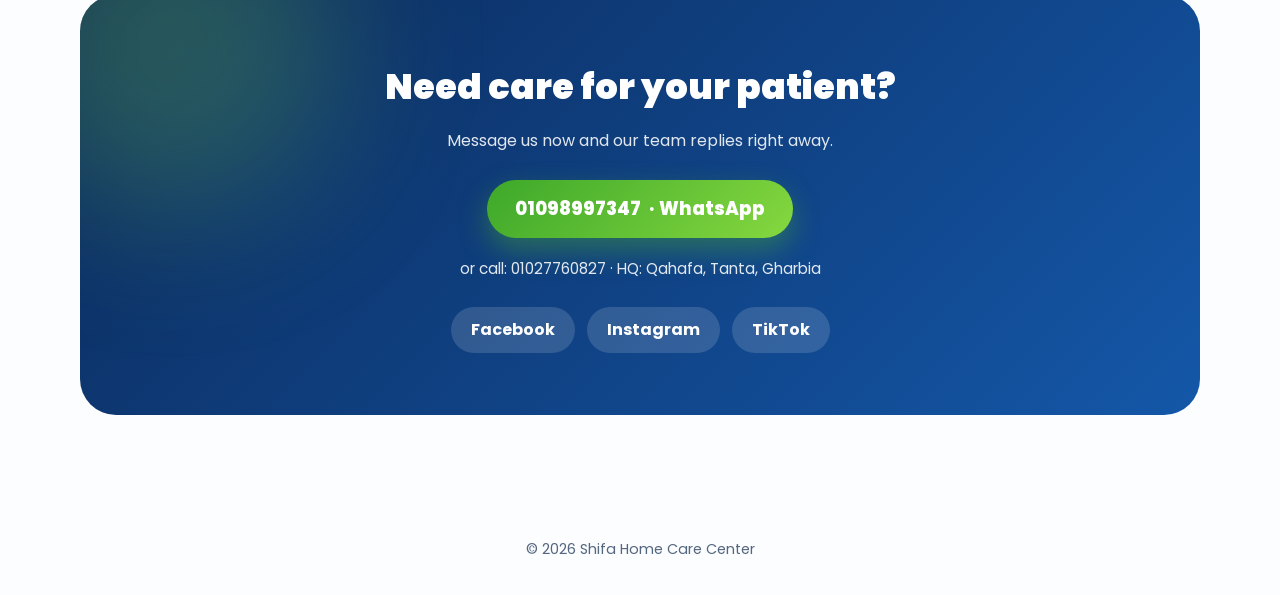
==== commit 0f05251a: "Brand font, centered hero, Comprehensive" ====
--- a/en/index.html
+++ b/en/index.html
@@ -12,7 +12,7 @@
 <script type="application/ld+json">[{"@context": "https://schema.org", "@type": "MedicalBusiness", "name": "Shifa Home Care Center | مركز شفا للرعاية الطبية والتمريضية المنزلية", "alternateName": ["شفا", "Shfaa", "Shifa Home Care"], "url": "https://shfaa.online/", "logo": "https://shfaa.online/assets/icon-512.png", "image": "https://shfaa.online/assets/og.jpg", "description": "Shifa Home Care Center: professional home nursing, ICU care at home, wound & pressure-ulcer dressing, elderly care and 24/7 residence nursing across all Egyptian governorates. Call 01098997347.", "telephone": ["+201098997347", "+201027760827"], "foundingDate": "2017", "address": {"@type": "PostalAddress", "streetAddress": "Qahafa", "addressLocality": "Tanta", "addressRegion": "Gharbia", "addressCountry": "EG"}, "areaServed": {"@type": "Country", "name": "Egypt"}, "openingHoursSpecification": {"@type": "OpeningHoursSpecification", "dayOfWeek": ["Monday", "Tuesday", "Wednesday", "Thursday", "Friday", "Saturday", "Sunday"], "opens": "00:00", "closes": "23:59"}, "sameAs": ["https://www.facebook.com/share/1HTjj8ZCZ2/", "https://www.instagram.com/shifacenter2025", "https://www.tiktok.com/@shifa.home.care.c"], "availableLanguage": ["Arabic", "English"]}, {"@context": "https://schema.org", "@type": "FAQPage", "mainEntity": [{"@type": "Question", "name": "Do you cover all of Egypt?", "acceptedAnswer": {"@type": "Answer", "text": "Yes. Home residence care is available in all Egyptian governorates, while emergency and quick services are available in Gharbia and nearby areas."}}, {"@type": "Question", "name": "What are the home residence shift options?", "acceptedAnswer": {"@type": "Answer", "text": "Morning (8 AM–2 PM), evening (2 PM–8 PM), night (8 PM–8 AM) or full day (8 AM–8 AM)."}}, {"@type": "Question", "name": "Do you provide ICU equipment at home?", "acceptedAnswer": {"@type": "Answer", "text": "Yes: beds, monitors, air mattresses, syringe pumps, BP/glucose/oxygen meters, suction, wound vacuum, ventilators and ECG."}}, {"@type": "Question", "name": "How do I request a service?", "acceptedAnswer": {"@type": "Answer", "text": "Tap any service on the site and WhatsApp opens with a ready message to 01098997347."}}]}]</script></head><body><div id="bar"></div><header><div class="wrap nav"><a class="brand" href="/en/" aria-label="Shifa"><img class="ll" src="/assets/logo-light.png" alt="Shifa logo" width="58" height="58"><img class="ld" src="/assets/logo-dark.png" alt="" width="58" height="58"></a>
 <nav class="links" id="links"><a href="/en/">Home</a><a href="/en/#about">About</a><a href="/en/#services">Services</a><a href="/en/#why">Why Shifa</a><a href="/en/#gallery">Our Work</a><a href="/en/#reviews">Reviews</a><a href="/en/#faq">FAQ</a><a href="/en/#contact">Contact</a></nav>
 <div class="tools"><a class="btn g" href="https://wa.me/201098997347?text=I%20would%20like%20to%20ask%20about%20your%20services" target="_blank" rel="noopener">WhatsApp us</a><a class="ib" href="/" hreflang="ar" lang="ar" aria-label="العربية">ع</a><button class="ib" id="tg" aria-label="Theme">🌙</button><button class="ib burger" id="bg" aria-label="Menu">☰</button></div></div></header><main><section class="hero"><div class="blob b1"></div><div class="blob b2"></div><div class="blob b3"></div><div class="dots"></div><div class="fx" aria-hidden="true"><i style="left:6%;font-size:22px;animation-delay:-0s">+</i><i style="left:18%;font-size:34px;animation-delay:-4s">+</i><i style="left:31%;font-size:18px;animation-delay:-8s">+</i><i style="left:47%;font-size:28px;animation-delay:-2s">+</i><i style="left:63%;font-size:20px;animation-delay:-6s">+</i><i style="left:76%;font-size:36px;animation-delay:-10s">+</i><i style="left:88%;font-size:24px;animation-delay:-1s">+</i><i style="left:95%;font-size:18px;animation-delay:-5s">+</i></div><div class="wrap">
-<div><h1><span class="t1">Shifa</span><span class="t2">Medical & Nursing Home Care Center</span></h1><div class="orn" aria-hidden="true"><i></i><b>✚</b><i></i></div><p class="tag">Complete care… your way to recovery</p><p class="lead">Shifa provides complete home healthcare…</p><ul class="bul"><li style="--d:0.3s">Complete medical care: visits from all specialties, medical consultations and round-the-clock case follow-up.</li><li style="--d:0.42s">Complete nursing care: visits, residence and follow-up.</li><li style="--d:0.54s">Full ICU equipment: beds, monitors, air mattress, syringe pump, BP / glucose / oxygen meters, suction device, wound & bedsore vacuum, ventilators and ECG.</li><li style="--d:0.6599999999999999s">ICU medications supplied.</li><li style="--d:0.78s">Home diagnostic imaging and lab tests.</li><li style="--d:0.8999999999999999s">Therapeutic nutrition and physiotherapy.</li></ul>
+<div><h1 aria-label="Shifa Comprehensive Medical & Nursing Home Care Center"><span class="t1">Shifa</span><span class="t2">Comprehensive Medical & Nursing Home Care Center</span></h1><div class="orn" aria-hidden="true"><i></i><b>✚</b><i></i></div><p class="tag">Complete care… your way to recovery</p><p class="lead">Shifa provides complete home healthcare…</p><ul class="bul"><li style="--d:0.3s">Complete medical care: visits from all specialties, medical consultations and round-the-clock case follow-up.</li><li style="--d:0.42s">Complete nursing care: visits, residence and follow-up.</li><li style="--d:0.54s">Full ICU equipment: beds, monitors, air mattress, syringe pump, BP / glucose / oxygen meters, suction device, wound & bedsore vacuum, ventilators and ECG.</li><li style="--d:0.6599999999999999s">ICU medications supplied.</li><li style="--d:0.78s">Home diagnostic imaging and lab tests.</li><li style="--d:0.8999999999999999s">Therapeutic nutrition and physiotherapy.</li></ul>
 <div class="cta"><a class="btn g" href="https://wa.me/201098997347?text=I%20would%20like%20to%20request%3A" target="_blank" rel="noopener">Request a service</a><a class="btn o" href="#services">Browse services</a></div></div>
 <div class="visual"><div class="ring"></div><div class="ring r2"></div><div class="orb"><img class="ll" src="/assets/logo-light.png" alt="Shifa" width="250" height="250"><img class="ld" src="/assets/logo-dark.png" alt="" width="250" height="250"></div>
 <div class="chip a">🚨 Emergency care, all the time</div><div class="chip b">🏠 Complete care at home</div><div class="chip c">👨‍⚕️ Medical team in all specialties</div></div></div>
--- a/style.css
+++ b/style.css
@@ -177,4 +177,10 @@
 .orn b{color:var(--green);font-size:1.1rem;animation:pulse2 2.4s ease-in-out infinite}
 @keyframes pulse2{50%{transform:scale(1.35) rotate(90deg)}}
 .hero{padding-top:128px}
-@media(max-width:700px){h1 .t1{font-size:3.5rem}h1 .t2{font-size:1.02rem}.orn{margin:10px 0 4px}.hero{padding:88px 0 56px}.tag{margin-top:2px}.hero p.lead{font-size:.92rem;margin:8px 0 12px}.bul{gap:7px;margin-bottom:18px}}+@media(max-width:700px){h1 .t1{font-size:3.5rem}h1 .t2{font-size:1.02rem}.orn{margin:10px 0 4px}.hero{padding:88px 0 56px}.tag{margin-top:2px}.hero p.lead{font-size:.92rem;margin:8px 0 12px}.bul{gap:7px;margin-bottom:18px}}
+@font-face{font-family:BrandFont;src:url(/assets/brand.ttf);font-display:swap}
+h1 .t1{font-family:BrandFont,"Reem Kufi",Cairo,sans-serif}
+[lang=en] h1 .t1{font-family:"Playfair Display",Georgia,serif}
+.hero .wrap>div:first-child{text-align:center}
+.orn{margin-inline:auto}.cta{justify-content:center}
+.hero p.lead{margin-inline:auto}.bul{margin-inline:auto;text-align:start}
